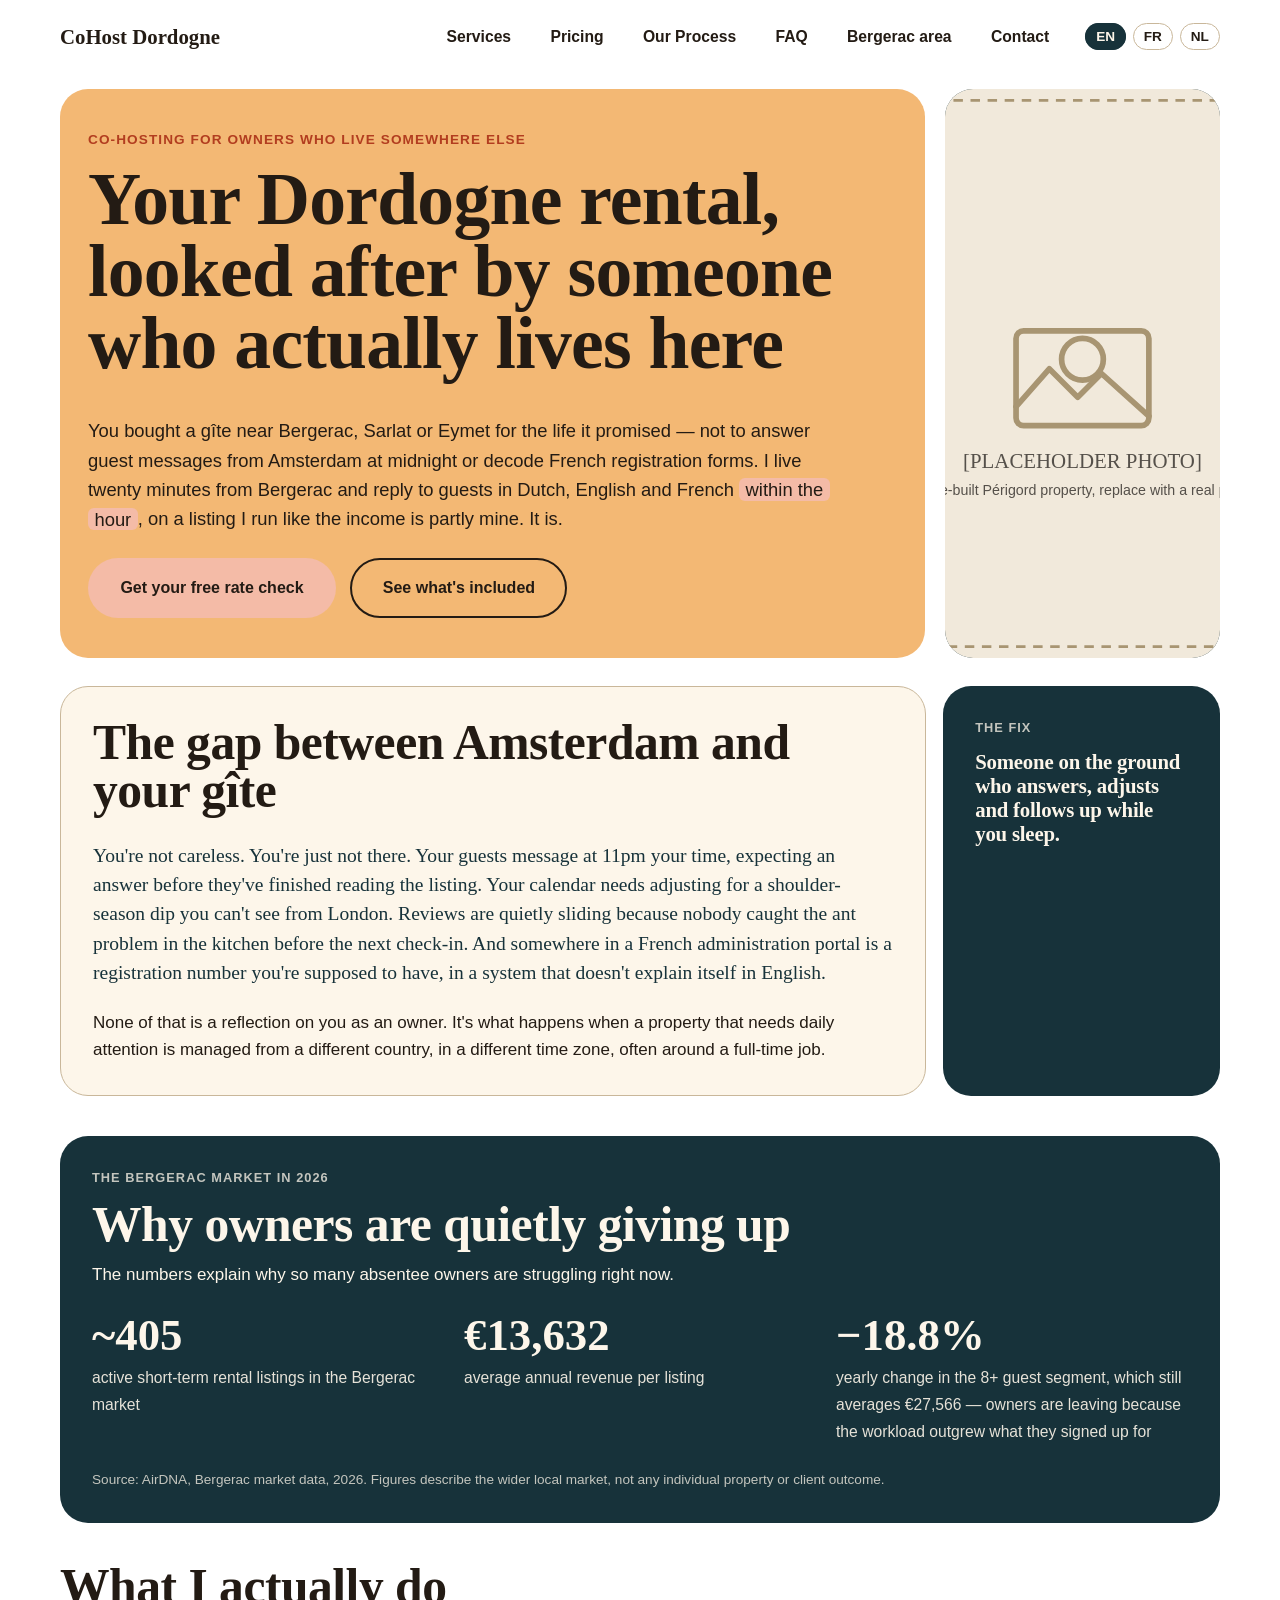
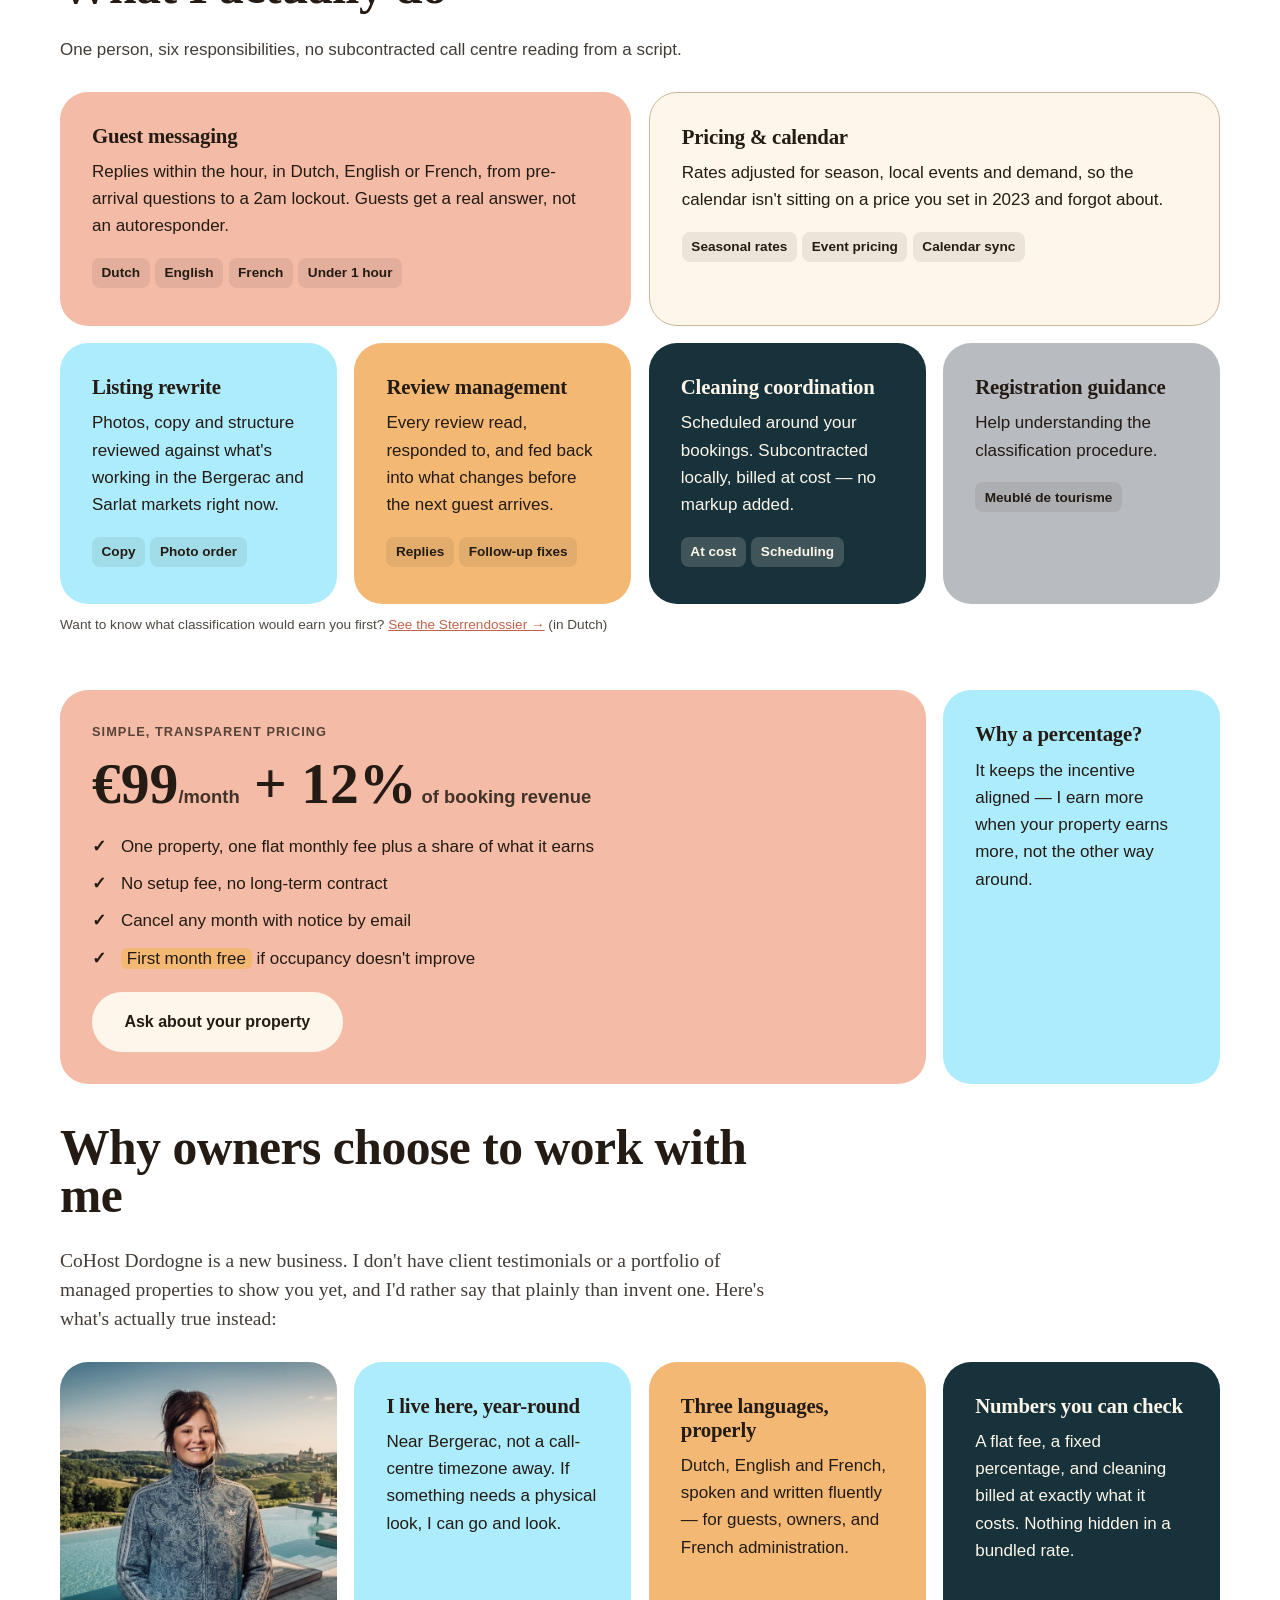
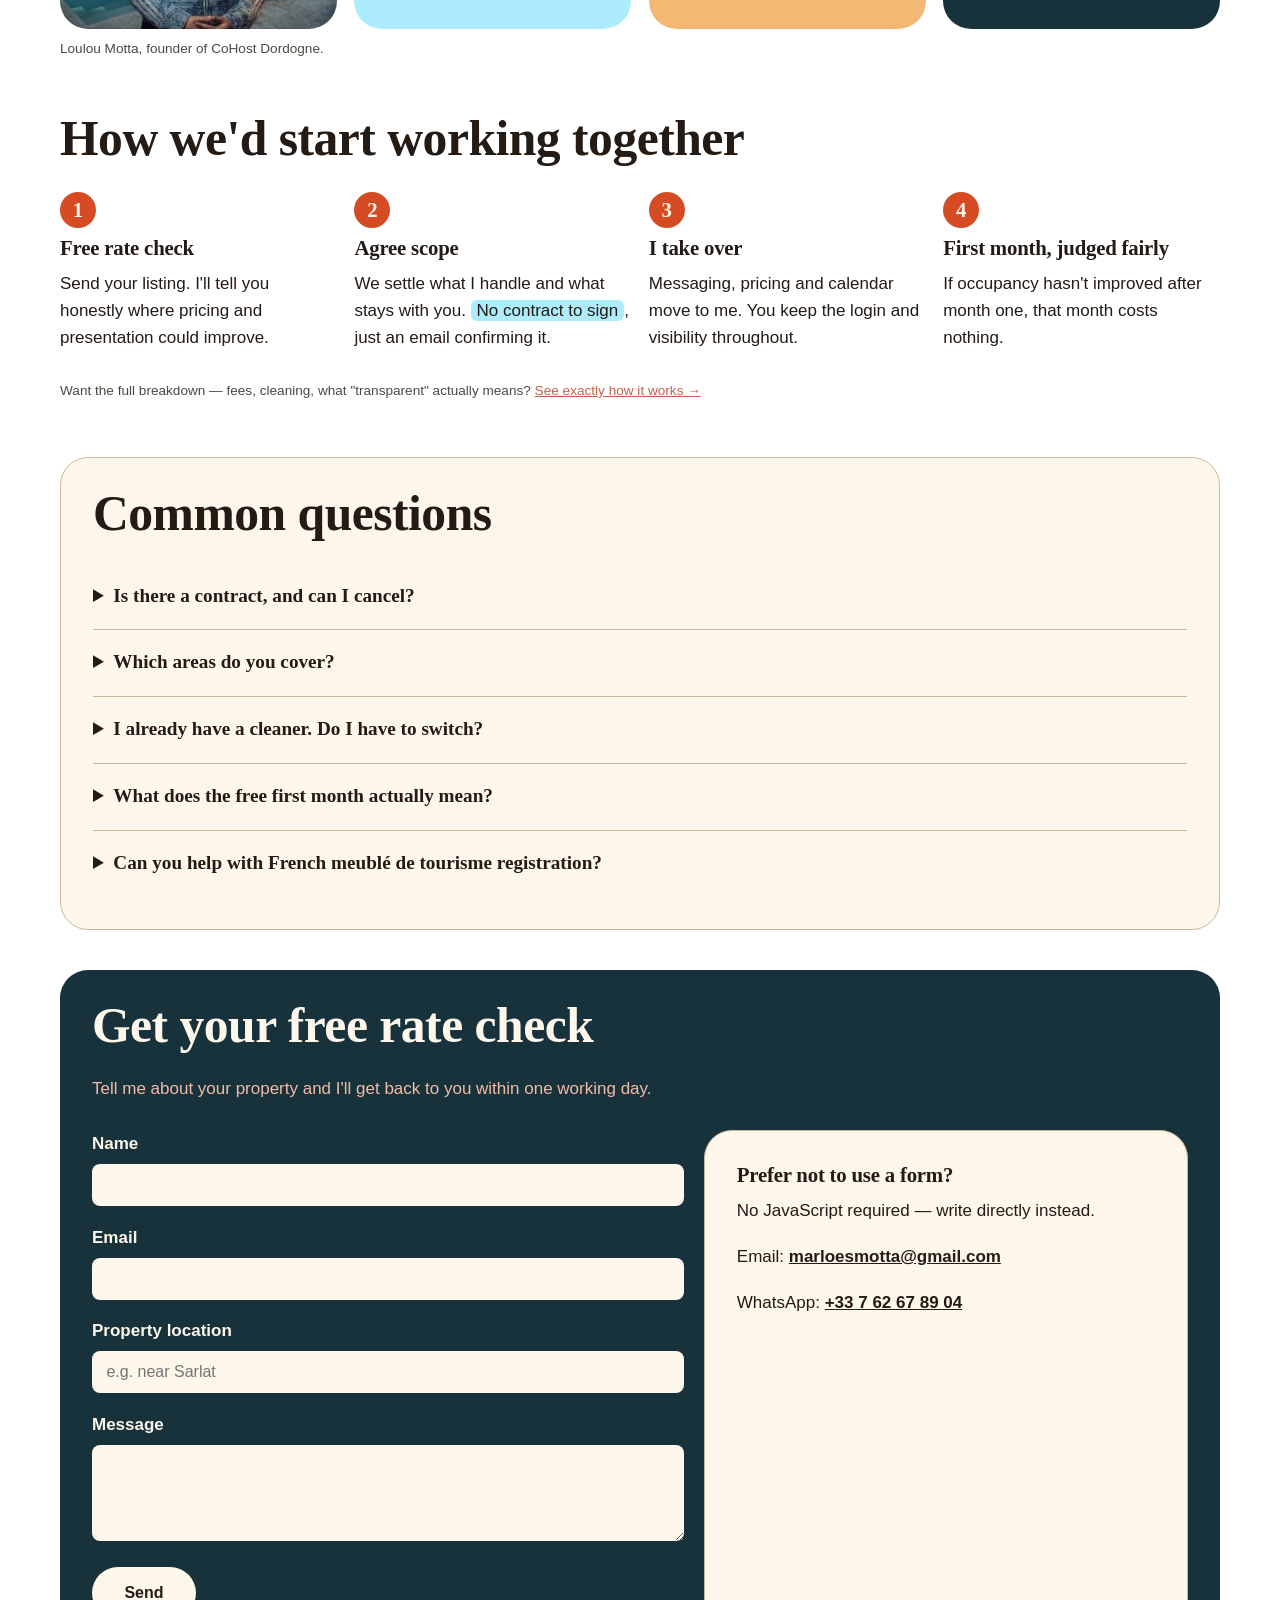
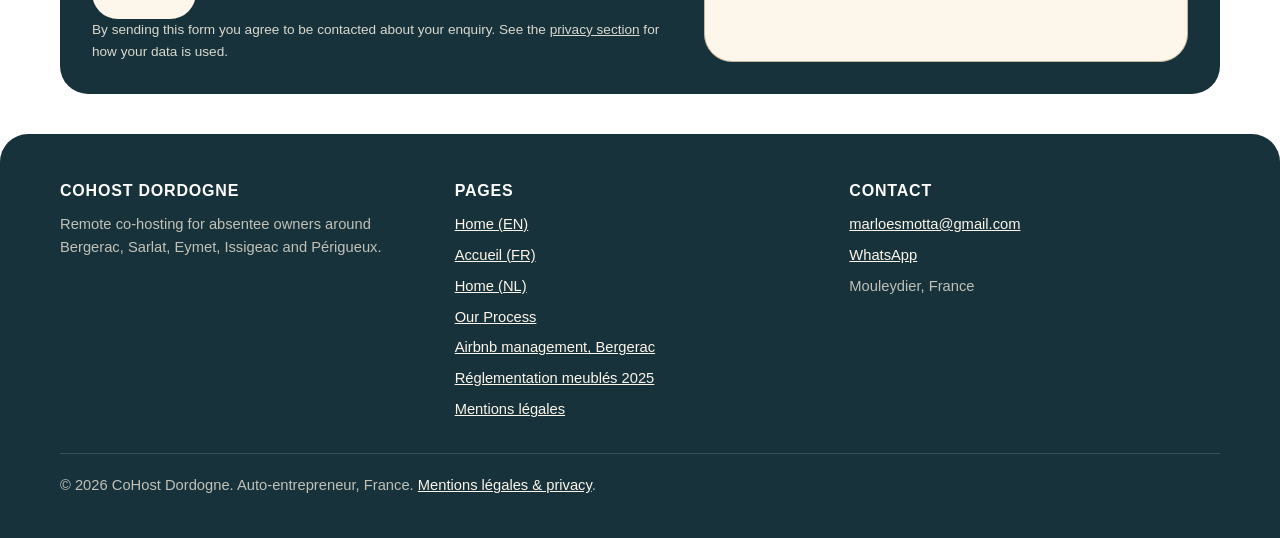
==== index.html @ 7faa87dd "Add /our-process/ page: transparent process and fee breakdown New ~800-word English page walking thr" ====
<!DOCTYPE html>
<html lang="en">
<head>
<meta charset="UTF-8">
<meta name="viewport" content="width=device-width, initial-scale=1">
<title>CoHost Dordogne – Co-Hosting for Absentee Owners</title>
<meta name="description" content="Local, trilingual co-host management for Dordogne holiday homes. Fast guest replies, transparent pricing, no contract. First month free.">
<link rel="canonical" href="https://cohostdordogne.com/">

<link rel="alternate" hreflang="en" href="https://cohostdordogne.com/">
<link rel="alternate" hreflang="fr" href="https://cohostdordogne.com/fr/">
<link rel="alternate" hreflang="nl" href="https://cohostdordogne.com/nl/">
<link rel="alternate" hreflang="x-default" href="https://cohostdordogne.com/">

<meta property="og:type" content="website">
<meta property="og:title" content="CoHost Dordogne – Co-Hosting for Absentee Owners">
<meta property="og:description" content="Local, trilingual co-host management for Dordogne holiday homes. Fast guest replies, transparent pricing, no contract.">
<meta property="og:url" content="https://cohostdordogne.com/">
<meta property="og:locale" content="en_GB">
<meta property="og:locale:alternate" content="fr_FR">
<meta property="og:locale:alternate" content="nl_NL">
<meta property="og:image" content="https://cohostdordogne.com/assets/images/placeholder-hero.svg">

<meta name="twitter:card" content="summary_large_image">
<meta name="twitter:title" content="CoHost Dordogne – Co-Hosting for Absentee Owners">
<meta name="twitter:description" content="Local, trilingual co-host management for Dordogne holiday homes. Fast guest replies, transparent pricing, no contract.">
<meta name="twitter:image" content="https://cohostdordogne.com/assets/images/placeholder-hero.svg">

<link rel="icon" href="/favicon.svg" type="image/svg+xml">
<link rel="stylesheet" href="/css/style.css">

<style>
  /* Critical, above-the-fold CSS */
  body{margin:0;font-family:-apple-system,BlinkMacSystemFont,"Segoe UI",Roboto,Helvetica,Arial,sans-serif;color:#231b14;background:#ffffff}
  .header-inner{display:flex;align-items:center;justify-content:space-between;padding:1.25rem 1.25rem 0.75rem;max-width:1200px;margin:0 auto}
  .logo{font-family:Georgia,serif;font-weight:700;font-size:1.3rem;color:#231b14;text-decoration:none}
  .hero-main{border-radius:28px;background:#f3b874;padding:2.5rem 1.75rem}
  h1{font-family:Georgia,serif;font-weight:700;color:#231b14;line-height:0.98;font-size:clamp(2.4rem,7vw,4.6rem);margin:0 0 0.5em}
</style>

<script type="application/ld+json">
{
  "@context": "https://schema.org",
  "@type": "LocalBusiness",
  "name": "CoHost Dordogne",
  "description": "Remote co-hosting management for absentee owners of holiday homes around Bergerac, Sarlat, Eymet, Issigeac and Périgueux.",
  "image": "https://cohostdordogne.com/assets/images/founder.jpg",
  "url": "https://cohostdordogne.com/",
  "telephone": "+33 7 62 67 89 04",
  "email": "marloesmotta@gmail.com",
  "priceRange": "€€",
  "address": {
    "@type": "PostalAddress",
    "streetAddress": "5 Route du Château d'Eau",
    "addressLocality": "Mouleydier",
    "postalCode": "24520",
    "addressRegion": "Dordogne",
    "addressCountry": "FR"
  },
  "areaServed": ["Bergerac", "Sarlat-la-Canéda", "Eymet", "Issigeac", "Périgueux"],
  "sameAs": []
}
</script>

<script type="application/ld+json">
{
  "@context": "https://schema.org",
  "@type": "FAQPage",
  "mainEntity": [
    {
      "@type": "Question",
      "name": "Is there a contract, and can I cancel?",
      "acceptedAnswer": {
        "@type": "Answer",
        "text": "No contract. It's a month-to-month arrangement — you can cancel with a month's notice by email, no penalty and no small print."
      }
    },
    {
      "@type": "Question",
      "name": "Which areas do you cover?",
      "acceptedAnswer": {
        "@type": "Answer",
        "text": "Properties around Bergerac, Sarlat, Eymet, Issigeac, Périgueux and the villages between them. If you're further out, ask — I may still be able to help."
      }
    },
    {
      "@type": "Question",
      "name": "I already have a cleaner. Do I have to switch?",
      "acceptedAnswer": {
        "@type": "Answer",
        "text": "No. I'm glad to coordinate your existing cleaner's schedule around bookings. If you'd rather I arrange cleaning, it's subcontracted locally and billed to you at cost, with no markup."
      }
    },
    {
      "@type": "Question",
      "name": "What does the free first month actually mean?",
      "acceptedAnswer": {
        "@type": "Answer",
        "text": "If your occupancy hasn't improved after one full month under my management, compared with the same month the year before, that month's €99 fee is waived. No argument, no admin."
      }
    },
    {
      "@type": "Question",
      "name": "Can you help with French meublé de tourisme registration?",
      "acceptedAnswer": {
        "@type": "Answer",
        "text": "I can guide you through what the registration involves and point you to the right local office, in plain English or Dutch. I'm not a lawyer or accountant, so for formal tax or legal advice I'll point you to someone qualified."
      }
    }
  ]
}
</script>
</head>
<body>
<a class="skip-link" href="#main">Skip to content</a>

<header class="site-header">
  <div class="header-inner">
    <a class="logo" href="/">CoHost Dordogne</a>
    <nav class="main-nav" aria-label="Main navigation">
      <ul class="nav-links">
        <li><a href="/#services">Services</a></li>
        <li><a href="/#pricing">Pricing</a></li>
        <li><a href="/our-process/">Our Process</a></li>
        <li><a href="/#faq">FAQ</a></li>
        <li><a href="/airbnb-management-bergerac/">Bergerac area</a></li>
        <li><a href="/#contact">Contact</a></li>
      </ul>
      <ul class="lang-switch" aria-label="Language">
        <li><a href="/" aria-current="true" lang="en" hreflang="en">EN</a></li>
        <li><a href="/fr/" lang="fr" hreflang="fr">FR</a></li>
        <li><a href="/nl/" lang="nl" hreflang="nl">NL</a></li>
      </ul>
      <details class="nav-toggle">
        <summary aria-label="Open menu">
          <span class="icon-closed dots-icon" aria-hidden="true">
            <span></span><span></span><span></span>
            <span></span><span></span><span></span>
            <span></span><span></span><span></span>
          </span>
          <span class="icon-open" aria-hidden="true">✕</span>
        </summary>
        <div class="nav-overlay">
          <ul class="overlay-links">
            <li><a href="/#services">Services</a></li>
            <li><a href="/#pricing">Pricing</a></li>
            <li><a href="/our-process/">Our Process</a></li>
            <li><a href="/#faq">FAQ</a></li>
            <li><a href="/airbnb-management-bergerac/">Bergerac area</a></li>
            <li><a href="/reglementation-meubles-tourisme-2025/">Registration guide</a></li>
            <li><a href="/#contact">Contact</a></li>
          </ul>
          <ul class="lang-switch" aria-label="Language">
            <li><a href="/" aria-current="true" lang="en" hreflang="en">EN</a></li>
            <li><a href="/fr/" lang="fr" hreflang="fr">FR</a></li>
            <li><a href="/nl/" lang="nl" hreflang="nl">NL</a></li>
          </ul>
        </div>
      </details>
    </nav>
  </div>
</header>

<main id="main">

  <section class="hero">
    <div class="container">
      <div class="hero-inner">
        <div class="hero-main">
          <p class="hero-eyebrow">Co-hosting for owners who live somewhere else</p>
          <h1>Your Dordogne rental, looked after by someone who actually lives here</h1>
          <p class="hero-lede">You bought a gîte near Bergerac, Sarlat or Eymet for the life it promised — not to answer guest messages from Amsterdam at midnight or decode French registration forms. I live twenty minutes from Bergerac and reply to guests in Dutch, English and French <span class="hl">within the hour</span>, on a listing I run like the income is partly mine. It is.</p>
          <div class="hero-ctas">
            <a class="btn btn-primary" href="#contact">Get your free rate check</a>
            <a class="btn btn-secondary" href="#services">See what's included</a>
          </div>
        </div>
        <figure class="figure-placeholder hero-figure">
          <img src="/assets/images/placeholder-hero.svg" alt="[PLACEHOLDER PHOTO] Stone-built Périgord property with pool, to be replaced with a real photo of a managed home" loading="lazy" width="800" height="600">
        </figure>
      </div>
    </div>
  </section>

  <section class="section">
    <div class="container">
      <div class="bento">
        <div class="block block-cream span-3">
          <h2>The gap between Amsterdam and your gîte</h2>
          <p class="accent-copy accent-copy--teal">You're not careless. You're just not there. Your guests message at 11pm your time, expecting an answer before they've finished reading the listing. Your calendar needs adjusting for a shoulder-season dip you can't see from London. Reviews are quietly sliding because nobody caught the ant problem in the kitchen before the next check-in. And somewhere in a French administration portal is a registration number you're supposed to have, in a system that doesn't explain itself in English.</p>
          <p>None of that is a reflection on you as an owner. It's what happens when a property that needs daily attention is managed from a different country, in a different time zone, often around a full-time job.</p>
        </div>
        <div class="block block-dark span-1">
          <p class="block-eyebrow">The fix</p>
          <h3>Someone on the ground who answers, adjusts and follows up while you sleep.</h3>
        </div>
      </div>
    </div>
  </section>

  <section class="section">
    <div class="container">
      <div class="bento">
        <div class="block block-dark span-4">
          <p class="block-eyebrow">The Bergerac market in 2026</p>
          <h2 style="margin-bottom:0.75rem;">Why owners are quietly giving up</h2>
          <p style="max-width:42em;">The numbers explain why so many absentee owners are struggling right now.</p>
          <div class="stat-block" style="margin-top:1.5rem;">
            <div>
              <span class="stat-number">~405</span>
              <span class="stat-label">active short-term rental listings in the Bergerac market</span>
            </div>
            <div>
              <span class="stat-number">€13,632</span>
              <span class="stat-label">average annual revenue per listing</span>
            </div>
            <div>
              <span class="stat-number">−18.8%</span>
              <span class="stat-label">yearly change in the 8+ guest segment, which still averages €27,566 — owners are leaving because the workload outgrew what they signed up for</span>
            </div>
          </div>
          <p class="stat-source">Source: AirDNA, Bergerac market data, 2026. Figures describe the wider local market, not any individual property or client outcome.</p>
        </div>
      </div>
    </div>
  </section>

  <section id="services" class="section">
    <div class="container">
      <div class="section-intro">
        <h2>What I actually do</h2>
        <p>One person, six responsibilities, no subcontracted call centre reading from a script.</p>
      </div>
      <div class="bento">
        <div class="block block-coral span-2">
          <h3>Guest messaging</h3>
          <p>Replies within the hour, in Dutch, English or French, from pre-arrival questions to a 2am lockout. Guests get a real answer, not an autoresponder.</p>
          <div class="tag-list">
            <span class="tag-pill">Dutch</span><span class="tag-pill">English</span><span class="tag-pill">French</span><span class="tag-pill">Under 1 hour</span>
          </div>
        </div>
        <div class="block block-cream span-2">
          <h3>Pricing &amp; calendar</h3>
          <p>Rates adjusted for season, local events and demand, so the calendar isn't sitting on a price you set in 2023 and forgot about.</p>
          <div class="tag-list">
            <span class="tag-pill">Seasonal rates</span><span class="tag-pill">Event pricing</span><span class="tag-pill">Calendar sync</span>
          </div>
        </div>
        <div class="block block-sky span-1">
          <h3>Listing rewrite</h3>
          <p>Photos, copy and structure reviewed against what's working in the Bergerac and Sarlat markets right now.</p>
          <div class="tag-list">
            <span class="tag-pill">Copy</span><span class="tag-pill">Photo order</span>
          </div>
        </div>
        <div class="block block-apricot span-1">
          <h3>Review management</h3>
          <p>Every review read, responded to, and fed back into what changes before the next guest arrives.</p>
          <div class="tag-list">
            <span class="tag-pill">Replies</span><span class="tag-pill">Follow-up fixes</span>
          </div>
        </div>
        <div class="block block-dark span-1">
          <h3>Cleaning coordination</h3>
          <p>Scheduled around your bookings. Subcontracted locally, billed at cost — no markup added.</p>
          <div class="tag-list">
            <span class="tag-pill">At cost</span><span class="tag-pill">Scheduling</span>
          </div>
        </div>
        <div class="block block-mist span-1">
          <h3>Registration guidance</h3>
          <p>Help understanding the classification procedure.</p>
          <div class="tag-list">
            <span class="tag-pill">Meublé de tourisme</span>
          </div>
        </div>
      </div>
      <p class="figure-caption">Want to know what classification would earn you first? <a href="/sterrendossier/" lang="nl" hreflang="nl">See the Sterrendossier →</a> (in Dutch)</p>
    </div>
  </section>

  <section id="pricing" class="section">
    <div class="container">
      <div class="bento">
        <div class="block block-coral span-3">
          <p class="block-eyebrow">Simple, transparent pricing</p>
          <p class="price-figure">€99<span>/month</span> + 12%<span> of booking revenue</span></p>
          <ul class="pricing-list">
            <li>One property, one flat monthly fee plus a share of what it earns</li>
            <li>No setup fee, no long-term contract</li>
            <li>Cancel any month with notice by email</li>
            <li><span class="hl hl-apricot">First month free</span> if occupancy doesn't improve</li>
          </ul>
          <a class="btn btn-on-dark" href="#contact">Ask about your property</a>
        </div>
        <div class="block block-sky span-1">
          <h3>Why a percentage?</h3>
          <p>It keeps the incentive aligned — I earn more when your property earns more, not the other way around.</p>
        </div>
      </div>
    </div>
  </section>

  <section class="section">
    <div class="container">
      <div class="section-intro">
        <h2>Why owners choose to work with me</h2>
        <p class="accent-copy accent-copy--coral">CoHost Dordogne is a new business. I don't have client testimonials or a portfolio of managed properties to show you yet, and I'd rather say that plainly than invent one. Here's what's actually true instead:</p>
      </div>
      <div class="bento">
        <figure class="figure-placeholder block block-flush block-mist span-1">
          <img src="/assets/images/founder.jpg" alt="Loulou Motta, founder of CoHost Dordogne, standing by a pool overlooking the Dordogne valley" loading="lazy" width="658" height="635">
        </figure>
        <div class="block block-sky span-1">
          <h3>I live here, year-round</h3>
          <p>Near Bergerac, not a call-centre timezone away. If something needs a physical look, I can go and look.</p>
        </div>
        <div class="block block-apricot span-1">
          <h3>Three languages, properly</h3>
          <p>Dutch, English and French, spoken and written fluently — for guests, owners, and French administration.</p>
        </div>
        <div class="block block-dark span-1">
          <h3>Numbers you can check</h3>
          <p>A flat fee, a fixed percentage, and cleaning billed at exactly what it costs. Nothing hidden in a bundled rate.</p>
        </div>
      </div>
      <p class="figure-caption">Loulou Motta, founder of CoHost Dordogne.</p>
    </div>
  </section>

  <section class="section">
    <div class="container">
      <div class="section-intro">
        <h2>How we'd start working together</h2>
      </div>
      <ol class="steps">
        <li><h3>Free rate check</h3><p>Send your listing. I'll tell you honestly where pricing and presentation could improve.</p></li>
        <li><h3>Agree scope</h3><p>We settle what I handle and what stays with you. <span class="hl hl-sky">No contract to sign</span>, just an email confirming it.</p></li>
        <li><h3>I take over</h3><p>Messaging, pricing and calendar move to me. You keep the login and visibility throughout.</p></li>
        <li><h3>First month, judged fairly</h3><p>If occupancy hasn't improved after month one, that month costs nothing.</p></li>
      </ol>
      <p class="figure-caption">Want the full breakdown — fees, cleaning, what "transparent" actually means? <a href="/our-process/">See exactly how it works →</a></p>
    </div>
  </section>

  <section id="faq" class="section">
    <div class="container">
      <div class="block block-cream">
        <div class="section-intro" style="margin-bottom:1rem;">
          <h2>Common questions</h2>
        </div>
        <div>
          <details class="faq-item">
            <summary>Is there a contract, and can I cancel?</summary>
            <p>No contract. It's month-to-month — cancel with a month's notice by email, no penalty and no small print.</p>
          </details>
          <details class="faq-item">
            <summary>Which areas do you cover?</summary>
            <p>Properties around Bergerac, Sarlat, Eymet, Issigeac, Périgueux and the villages between them. Further out? Ask anyway.</p>
          </details>
          <details class="faq-item">
            <summary>I already have a cleaner. Do I have to switch?</summary>
            <p>No. I'll happily coordinate your existing cleaner's schedule around bookings. If you'd rather I arrange it, cleaning is subcontracted locally and billed to you at cost, with no markup.</p>
          </details>
          <details class="faq-item">
            <summary>What does the free first month actually mean?</summary>
            <p>If occupancy hasn't improved after one full month under my management, compared with the same month the year before, that month's €99 fee is <span class="hl">waived</span>. No argument, no admin.</p>
          </details>
          <details class="faq-item">
            <summary>Can you help with French meublé de tourisme registration?</summary>
            <p>I can guide you through what the registration involves and point you to the right local office, in plain English or Dutch. I'm not a lawyer or accountant — for formal tax or legal advice I'll point you to someone qualified. See the <a href="/reglementation-meubles-tourisme-2025/">registration guide</a> for the details.</p>
          </details>
        </div>
      </div>
    </div>
  </section>

  <section id="contact" class="section">
    <div class="container">
      <div class="bento">
        <div class="block block-dark span-4">
          <div class="section-intro">
            <h2>Get your free rate check</h2>
            <p>Tell me about your property and I'll get back to you within one working day.</p>
          </div>
          <div class="contact-grid">
            <!--
              FORM ENDPOINT: change the single "action" value below to point this
              form at any form backend (Formspree, Basin, Getform, your own
              script, etc). Documented in README.md under "Swapping the contact
              form endpoint".
            -->
            <form class="contact-form" action="[PLACEHOLDER: FORM ENDPOINT URL]" method="POST">
              <div class="form-field">
                <label for="name">Name</label>
                <input type="text" id="name" name="name" required autocomplete="name">
              </div>
              <div class="form-field">
                <label for="email">Email</label>
                <input type="email" id="email" name="email" required autocomplete="email">
              </div>
              <div class="form-field">
                <label for="location">Property location</label>
                <input type="text" id="location" name="location" placeholder="e.g. near Sarlat">
              </div>
              <div class="form-field">
                <label for="message">Message</label>
                <textarea id="message" name="message" rows="4" required></textarea>
              </div>
              <button class="btn btn-on-dark" type="submit">Send</button>
              <p class="form-note">By sending this form you agree to be contacted about your enquiry. See the <a href="/mentions-legales/">privacy section</a> for how your data is used.</p>
            </form>
            <div class="block block-cream fallback-contact">
              <h3>Prefer not to use a form?</h3>
              <p>No JavaScript required — write directly instead.</p>
              <p>Email: <a href="mailto:marloesmotta@gmail.com">marloesmotta@gmail.com</a></p>
              <p>WhatsApp: <a href="https://wa.me/33762678904">+33 7 62 67 89 04</a></p>
            </div>
          </div>
        </div>
      </div>
    </div>
  </section>

</main>

<footer class="site-footer">
  <div class="container">
    <div class="footer-grid">
      <div>
        <h3>CoHost Dordogne</h3>
        <p>Remote co-hosting for absentee owners around Bergerac, Sarlat, Eymet, Issigeac and Périgueux.</p>
      </div>
      <div>
        <h3>Pages</h3>
        <ul>
          <li><a href="/">Home (EN)</a></li>
          <li><a href="/fr/">Accueil (FR)</a></li>
          <li><a href="/nl/">Home (NL)</a></li>
          <li><a href="/our-process/">Our Process</a></li>
          <li><a href="/airbnb-management-bergerac/">Airbnb management, Bergerac</a></li>
          <li><a href="/reglementation-meubles-tourisme-2025/">Réglementation meublés 2025</a></li>
          <li><a href="/mentions-legales/">Mentions légales</a></li>
        </ul>
      </div>
      <div>
        <h3>Contact</h3>
        <ul>
          <li><a href="mailto:marloesmotta@gmail.com">marloesmotta@gmail.com</a></li>
          <li><a href="https://wa.me/33762678904">WhatsApp</a></li>
          <li>Mouleydier, France</li>
        </ul>
      </div>
    </div>
    <div class="footer-bottom">
      <p>© 2026 CoHost Dordogne. Auto-entrepreneur, France. <a href="/mentions-legales/">Mentions légales &amp; privacy</a>.</p>
    </div>
  </div>
</footer>

</body>
</html>
---- css/style.css ----
/* CoHost Dordogne — shared stylesheet. No build step: plain CSS, mobile-first.
   Palette: soft cream, dusty coral/salmon, warm apricot, pastel sky-blue,
   cool grey neutral, one dark teal anchor. Light group always pairs with
   ink text; the single dark group always pairs with cream text. */

:root {
  --color-cream: #fdf6ea;
  --color-mist: #b8bbc0;
  --color-stone-line: #c9b79a;
  --color-coral: #f4bba7;
  --color-coral-text: #b23d1f;
  --color-coral-solid: #d54b23;
  --color-apricot: #f3b874;
  --color-sky: #acecfc;
  --color-teal-dark: #17323a;
  --color-teal-mid: #1f4048;
  --color-ink: #231b14;
  --color-white: #ffffff;
  --color-focus: #1d5fd6;
  --font-serif: Georgia, "Iowan Old Style", "Palatino Linotype", "Book Antiqua", serif;
  --font-sans: -apple-system, BlinkMacSystemFont, "Segoe UI", Roboto, Helvetica, Arial, sans-serif;
  --max-width: 1200px;
  --radius-lg: 28px;
  --radius: 14px;
  --radius-sm: 8px;
}

* {
  box-sizing: border-box;
}

html {
  -webkit-text-size-adjust: 100%;
}

body {
  margin: 0;
  font-family: var(--font-sans);
  color: var(--color-ink);
  background: var(--color-white);
  line-height: 1.6;
  font-size: 1.0625rem;
}

img {
  max-width: 100%;
  height: auto;
  display: block;
}

h1, h2, h3 {
  font-family: var(--font-serif);
  font-weight: 700;
  color: var(--color-ink);
  line-height: 0.98;
  letter-spacing: -0.01em;
  margin: 0 0 0.5em;
}

h1 {
  font-size: clamp(2.4rem, 7vw, 4.6rem);
}

h2 {
  font-size: clamp(1.9rem, 4.6vw, 3.1rem);
  margin-top: 0;
}

h3 {
  font-size: 1.3rem;
  line-height: 1.15;
}

p {
  margin: 0 0 1.1em;
}

a {
  color: var(--color-coral-text);
}

a:hover {
  color: var(--color-coral);
}

a:focus-visible,
button:focus-visible,
input:focus-visible,
textarea:focus-visible,
summary:focus-visible {
  outline: 3px solid var(--color-focus);
  outline-offset: 2px;
}

.skip-link {
  position: absolute;
  left: -999px;
  top: 0;
  background: var(--color-white);
  color: var(--color-ink);
  padding: 0.75em 1.2em;
  z-index: 100;
  border-radius: 0 0 var(--radius-sm) 0;
}

.skip-link:focus {
  left: 0;
}

.container {
  max-width: var(--max-width);
  margin: 0 auto;
  padding: 0 1.25rem;
}

/* Header */

.site-header {
  background: var(--color-white);
}

.header-inner {
  display: flex;
  align-items: center;
  justify-content: space-between;
  padding: 1.25rem 1.25rem 0.75rem;
  max-width: var(--max-width);
  margin: 0 auto;
  gap: 0.75rem;
  flex-wrap: wrap;
}

.logo {
  font-family: var(--font-serif);
  font-weight: 700;
  font-size: 1.3rem;
  color: var(--color-ink);
  text-decoration: none;
  white-space: nowrap;
}

@media (min-width: 30rem) {
  .logo {
    font-size: 1.5rem;
  }
}

.main-nav {
  display: flex;
  align-items: center;
  gap: 1.25rem;
}

.nav-links {
  display: none;
  list-style: none;
  margin: 0;
  padding: 0;
  gap: 0.5rem;
}

.nav-links a {
  text-decoration: none;
  color: var(--color-ink);
  font-weight: 600;
  font-size: 0.98rem;
  padding: 0.5em 1em;
  border-radius: 999px;
}

.nav-links a:hover,
.nav-links a[aria-current="page"] {
  background: var(--color-mist);
  color: var(--color-ink);
}

.lang-switch {
  display: flex;
  gap: 0.4rem;
  list-style: none;
  margin: 0;
  padding: 0;
  font-size: 0.85rem;
}

.lang-switch a {
  text-decoration: none;
  padding: 0.35em 0.75em;
  border-radius: 999px;
  border: 1px solid var(--color-stone-line);
  color: var(--color-ink);
  font-weight: 700;
}

.lang-switch a[aria-current="true"] {
  background: var(--color-teal-dark);
  color: var(--color-cream);
  border-color: var(--color-teal-dark);
}

/* Nav toggle: round icon button + full overlay panel, no JS */

.nav-toggle {
  display: block;
  position: relative;
}

.nav-toggle summary {
  cursor: pointer;
  list-style: none;
  width: 3rem;
  height: 3rem;
  border-radius: 50%;
  background: var(--color-teal-dark);
  display: flex;
  align-items: center;
  justify-content: center;
  position: relative;
  z-index: 60;
}

.nav-toggle summary::-webkit-details-marker {
  display: none;
}

.dots-icon {
  width: 16px;
  height: 16px;
  display: grid;
  grid-template-columns: repeat(3, 1fr);
  gap: 2px;
}

.dots-icon span {
  background: var(--color-cream);
  border-radius: 50%;
  width: 100%;
  height: 100%;
}

.icon-open {
  display: none;
  color: var(--color-cream);
  font-size: 1.3rem;
  line-height: 1;
}

.nav-toggle[open] .icon-closed {
  display: none;
}

.nav-toggle[open] .icon-open {
  display: block;
}

.nav-overlay {
  position: fixed;
  inset: 4vh 4vw;
  z-index: 50;
  background: var(--color-teal-dark);
  border-radius: var(--radius-lg);
  padding: 5rem 2rem 2rem;
  display: flex;
  flex-direction: column;
  gap: 1rem;
  overflow-y: auto;
  box-shadow: 0 20px 60px rgba(0, 0, 0, 0.35);
}

.nav-overlay .overlay-links {
  list-style: none;
  margin: 0 0 2rem;
  padding: 0;
  display: flex;
  flex-direction: column;
  gap: 0.5rem;
}

.nav-overlay .overlay-links a {
  font-family: var(--font-sans);
  font-weight: 700;
  font-size: clamp(1.7rem, 8vw, 2.4rem);
  color: var(--color-cream);
  text-decoration: none;
  display: inline-block;
}

.nav-overlay .overlay-links a:hover {
  color: var(--color-apricot);
}

.nav-overlay .lang-switch a {
  border-color: rgba(250, 243, 231, 0.4);
  color: var(--color-cream);
}

.nav-overlay .lang-switch a[aria-current="true"] {
  background: var(--color-apricot);
  border-color: var(--color-apricot);
  color: var(--color-ink);
}

@media (min-width: 60rem) {
  .nav-toggle {
    display: none;
  }
  .nav-links {
    display: flex;
  }
}

/* Buttons */

.btn {
  display: inline-block;
  font-family: var(--font-sans);
  font-weight: 700;
  font-size: 1rem;
  padding: 0.95em 1.9em;
  border-radius: 999px;
  text-decoration: none;
  border: 2px solid transparent;
  cursor: pointer;
}

.btn-primary {
  background: var(--color-coral);
  color: var(--color-ink);
}

.btn-primary:hover {
  background: var(--color-coral-text);
  color: var(--color-cream);
}

.btn-dark {
  background: var(--color-teal-dark);
  color: var(--color-cream);
}

.btn-dark:hover {
  background: var(--color-teal-mid);
  color: var(--color-cream);
}

.btn-secondary {
  background: transparent;
  border-color: var(--color-ink);
  color: var(--color-ink);
}

.btn-secondary:hover {
  background: rgba(35, 27, 20, 0.06);
}

.btn-on-dark {
  background: var(--color-cream);
  color: var(--color-ink);
}

.btn-on-dark:hover {
  background: var(--color-apricot);
}

/* Sections */

.section {
  padding: 1.25rem 0;
}

.section-intro {
  max-width: 42em;
  margin-bottom: 1.75rem;
}

.section-intro p {
  color: var(--color-ink);
  opacity: 0.85;
}

.block-dark .section-intro p {
  color: var(--color-coral);
  opacity: 1;
}

/* Bento blocks */

.bento {
  display: grid;
  gap: 1.1rem;
  grid-template-columns: 1fr;
}

@media (min-width: 40rem) {
  .bento {
    grid-template-columns: repeat(4, 1fr);
  }
  .span-2 {
    grid-column: span 2;
  }
  .span-3 {
    grid-column: span 3;
  }
  .span-4 {
    grid-column: span 4;
  }
}

.block {
  border-radius: var(--radius-lg);
  padding: 2rem;
}

.block-flush {
  padding: 0;
  overflow: hidden;
}

/* Light group: always paired with ink text (all pass 4.5:1+ AA). */
.block-cream {
  background: var(--color-cream);
  color: var(--color-ink);
  border: 1px solid var(--color-stone-line);
}

.block-mist {
  background: var(--color-mist);
  color: var(--color-ink);
}

.block-apricot {
  background: var(--color-apricot);
  color: var(--color-ink);
}

.block-sky {
  background: var(--color-sky);
  color: var(--color-ink);
}

.block-coral {
  background: var(--color-coral);
  color: var(--color-ink);
}

/* Dark group: single dark teal anchor, always paired with cream text. */
.block-dark {
  background: var(--color-teal-dark);
  color: var(--color-cream);
}

.block-dark a:not(.btn) {
  color: inherit;
  text-decoration-underline-offset: 3px;
}

.block h2,
.block h3 {
  color: inherit;
}

.block p:last-child {
  margin-bottom: 0;
}

.block-eyebrow {
  text-transform: uppercase;
  letter-spacing: 0.08em;
  font-size: 0.8rem;
  font-weight: 700;
  opacity: 0.75;
  margin-bottom: 0.75rem;
}

/* Accent copy: serif body text in an accent color, used sparingly to break
   up the sans/ink default — a handful of passages, not every paragraph. */

.accent-copy {
  font-family: var(--font-serif);
  font-size: 1.15em;
  line-height: 1.5;
}

.accent-copy--teal {
  color: var(--color-teal-dark);
}

.accent-copy--coral {
  color: var(--color-coral-text);
}

/* Pill tags — the "highlighter" chip look, also used inline as .hl */

.tag-pill {
  display: inline-block;
  border-radius: 8px;
  padding: 0.3em 0.7em;
  font-size: 0.85rem;
  font-weight: 700;
  background: rgba(35, 27, 20, 0.08);
  color: inherit;
  margin: 0 0.4em 0.4em 0;
}

.block-dark .tag-pill {
  background: rgba(250, 243, 231, 0.18);
}

.tag-list {
  margin-top: 1rem;
}

/* Inline highlight marks — a soft "highlighter pen" over a key phrase.
   Used sparingly (a handful of times), not on every paragraph. */

.hl {
  background: var(--color-coral);
  color: var(--color-ink);
  padding: 0.05em 0.35em;
  border-radius: 6px;
  box-decoration-break: clone;
  -webkit-box-decoration-break: clone;
}

.hl-apricot {
  background: var(--color-apricot);
}

.hl-sky {
  background: var(--color-sky);
}

/* Hero */

.hero {
  padding: 1.5rem 0 0.5rem;
}

.hero-inner {
  display: grid;
  gap: 1.25rem;
  grid-template-columns: 1fr;
}

@media (min-width: 40rem) {
  .hero-inner {
    grid-template-columns: repeat(4, 1fr);
  }
}

.hero-main {
  border-radius: var(--radius-lg);
  background: var(--color-apricot);
  padding: 2.5rem 1.75rem;
}

@media (min-width: 40rem) {
  .hero-main {
    grid-column: span 3;
    padding: 3.5rem;
  }
  .hero-figure {
    grid-column: span 1;
  }
}

.hero-eyebrow {
  text-transform: uppercase;
  letter-spacing: 0.08em;
  font-size: 0.85rem;
  color: var(--color-coral-text);
  font-weight: 700;
  margin-bottom: 0.75rem;
}

.hero-lede {
  font-size: 1.15rem;
  max-width: 40em;
}

.hero-ctas {
  display: flex;
  flex-wrap: wrap;
  gap: 0.9rem;
  margin-top: 1.5rem;
}

.hero-figure {
  border-radius: var(--radius-lg);
  overflow: hidden;
  background: var(--color-teal-dark);
  display: flex;
  align-items: stretch;
}

.hero-figure img {
  width: 100%;
  height: 100%;
  object-fit: cover;
}

/* Stat block */

.stat-block {
  display: grid;
  gap: 1.25rem;
}

@media (min-width: 40rem) {
  .stat-block {
    grid-template-columns: repeat(3, 1fr);
  }
}

.stat-number {
  font-family: var(--font-serif);
  font-weight: 700;
  font-size: clamp(2.2rem, 5vw, 2.8rem);
  display: block;
  line-height: 1;
  margin-bottom: 0.4rem;
}

.stat-label {
  opacity: 0.9;
  font-size: 0.98rem;
}

.stat-source {
  font-size: 0.85rem;
  opacity: 0.75;
  margin-top: 1.5rem;
  margin-bottom: 0;
}

/* Pricing */

.price-figure {
  font-family: var(--font-serif);
  font-weight: 700;
  font-size: clamp(2.6rem, 7vw, 3.6rem);
  line-height: 1;
  margin-bottom: 1rem;
}

.price-figure span {
  font-size: 1.15rem;
  font-family: var(--font-sans);
  font-weight: 600;
  opacity: 0.85;
}

.pricing-list {
  list-style: none;
  margin: 1.25rem 0;
  padding: 0;
}

.pricing-list li {
  padding-left: 1.7em;
  position: relative;
  margin-bottom: 0.6em;
}

.pricing-list li::before {
  content: "✓";
  position: absolute;
  left: 0;
  font-weight: bold;
}

/* Figure placeholders */

.figure-placeholder {
  margin: 0;
  height: 100%;
}

.figure-placeholder img {
  width: 100%;
  height: 100%;
  min-height: 220px;
  object-fit: cover;
}

.figure-caption {
  font-size: 0.85rem;
  opacity: 0.8;
  margin-top: 0.6rem;
}

/* Steps */

.steps {
  list-style: none;
  margin: 0;
  padding: 0;
  counter-reset: step;
  display: grid;
  gap: 1.1rem;
}

@media (min-width: 40rem) {
  .steps {
    grid-template-columns: repeat(4, 1fr);
  }
}

.steps li {
  counter-increment: step;
  padding-top: 2.75rem;
  position: relative;
}

.steps li::before {
  content: counter(step);
  position: absolute;
  top: 0;
  left: 0;
  font-family: var(--font-serif);
  font-weight: 700;
  font-size: 1.3rem;
  color: var(--color-cream);
  background: var(--color-coral-solid);
  width: 2.25rem;
  height: 2.25rem;
  border-radius: 50%;
  display: flex;
  align-items: center;
  justify-content: center;
}

/* FAQ */

.faq-item {
  border-bottom: 1px solid var(--color-stone-line);
  padding: 1.1rem 0;
}

.faq-item:last-child {
  border-bottom: none;
}

.faq-item summary {
  cursor: pointer;
  font-family: var(--font-serif);
  font-weight: 700;
  font-size: 1.2rem;
  color: var(--color-ink);
}

.faq-item[open] summary {
  margin-bottom: 0.6rem;
}

/* Contact */

.contact-grid {
  display: grid;
  gap: 1.25rem;
}

@media (min-width: 50rem) {
  .contact-grid {
    grid-template-columns: 1.1fr 0.9fr;
  }
}

.form-field {
  margin-bottom: 1.1rem;
}

.form-field label {
  display: block;
  font-weight: 700;
  margin-bottom: 0.4em;
}

.form-field input,
.form-field textarea,
.form-field select {
  width: 100%;
  padding: 0.75em 0.9em;
  border: none;
  border-radius: var(--radius-sm);
  font-family: inherit;
  font-size: 1rem;
  background: var(--color-cream);
  color: var(--color-ink);
}

.form-note {
  font-size: 0.85rem;
  opacity: 0.85;
}

.fallback-contact a {
  font-weight: 700;
}

/* Footer */

.site-footer {
  background: var(--color-teal-dark);
  color: rgba(251, 242, 227, 0.75);
  padding: 3rem 0 1.5rem;
  font-size: 0.92rem;
  margin-top: 1.25rem;
  border-radius: var(--radius-lg) var(--radius-lg) 0 0;
}

.site-footer a {
  color: var(--color-cream);
}

.footer-grid {
  display: grid;
  gap: 1.5rem;
  margin-bottom: 1.5rem;
}

@media (min-width: 40rem) {
  .footer-grid {
    grid-template-columns: repeat(3, 1fr);
  }
}

.footer-grid h3 {
  color: var(--color-white);
  font-size: 1rem;
  font-family: var(--font-sans);
  text-transform: uppercase;
  letter-spacing: 0.05em;
  margin-bottom: 0.75rem;
}

.footer-grid ul {
  list-style: none;
  margin: 0;
  padding: 0;
}

.footer-grid li {
  margin-bottom: 0.5em;
}

.footer-bottom {
  border-top: 1px solid rgba(255, 255, 255, 0.15);
  padding-top: 1.25rem;
}

.visually-hidden {
  position: absolute;
  width: 1px;
  height: 1px;
  overflow: hidden;
  clip: rect(0, 0, 0, 0);
  white-space: nowrap;
}
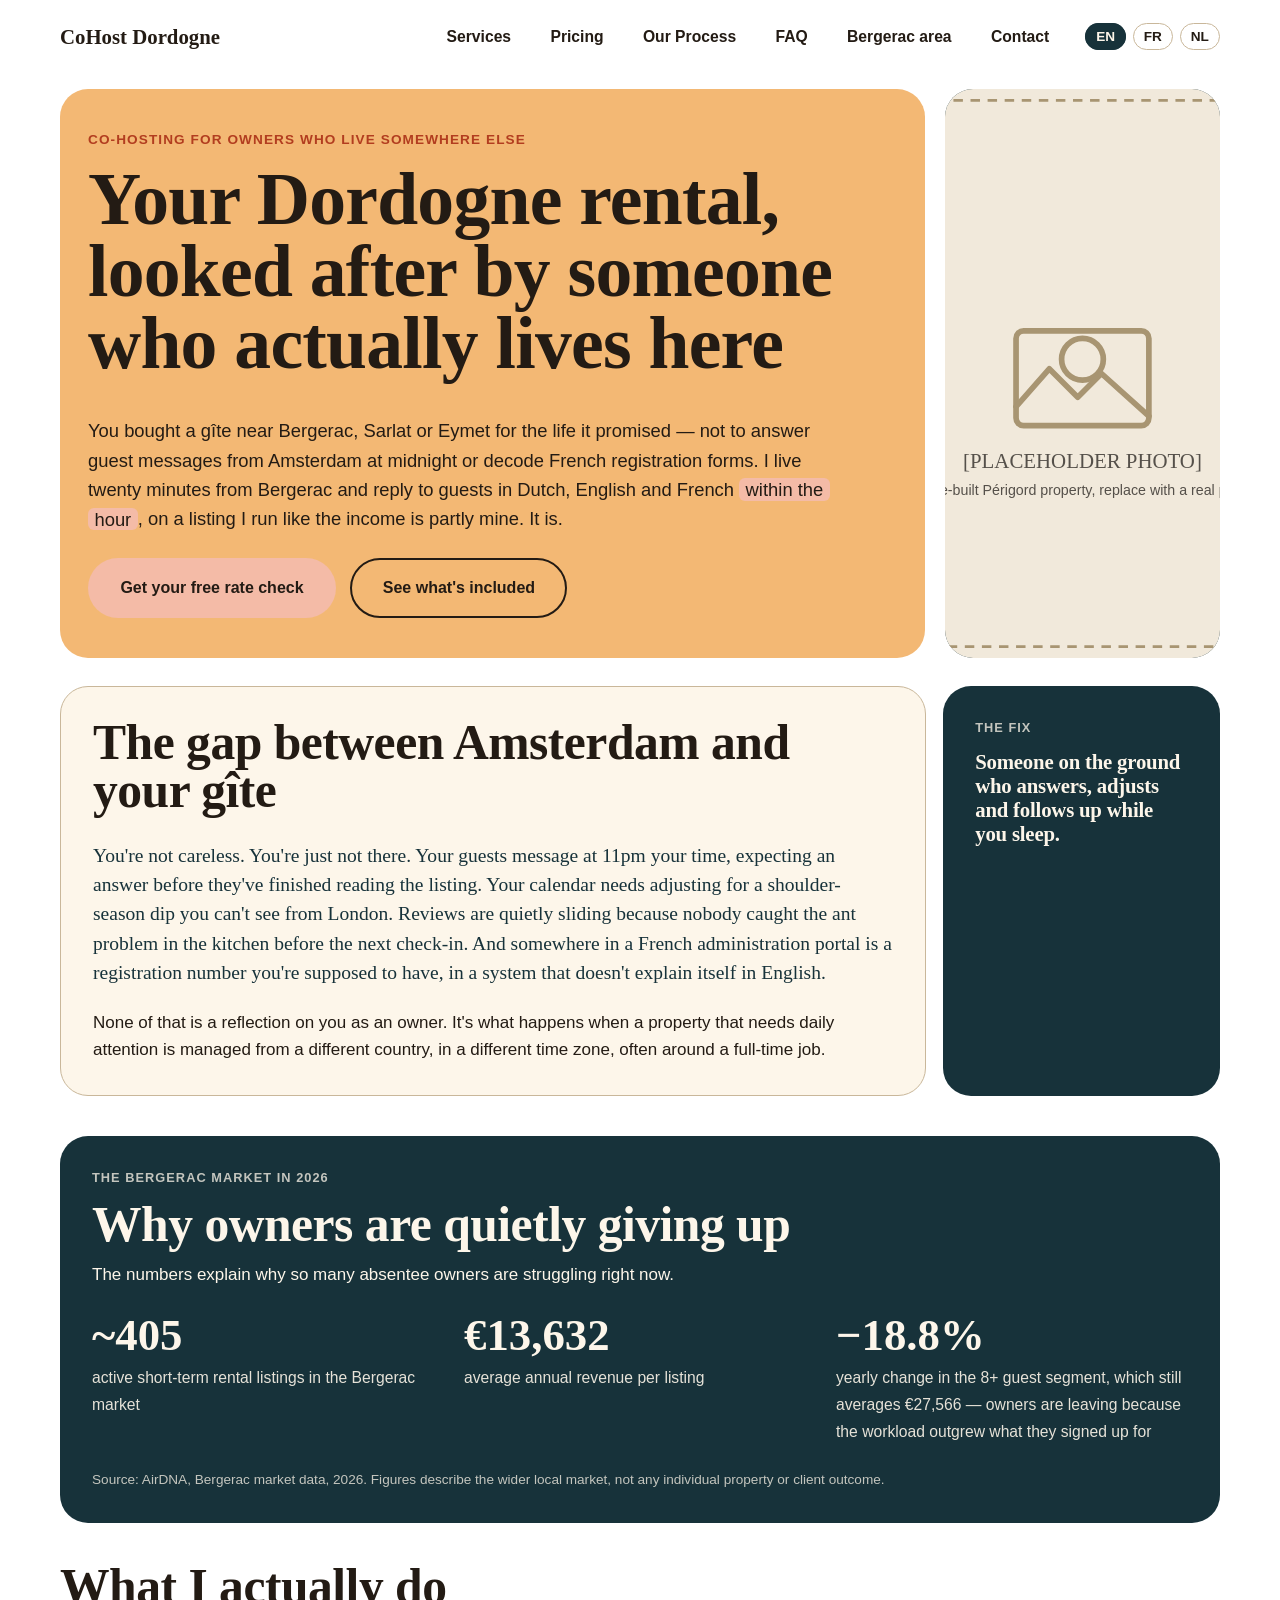
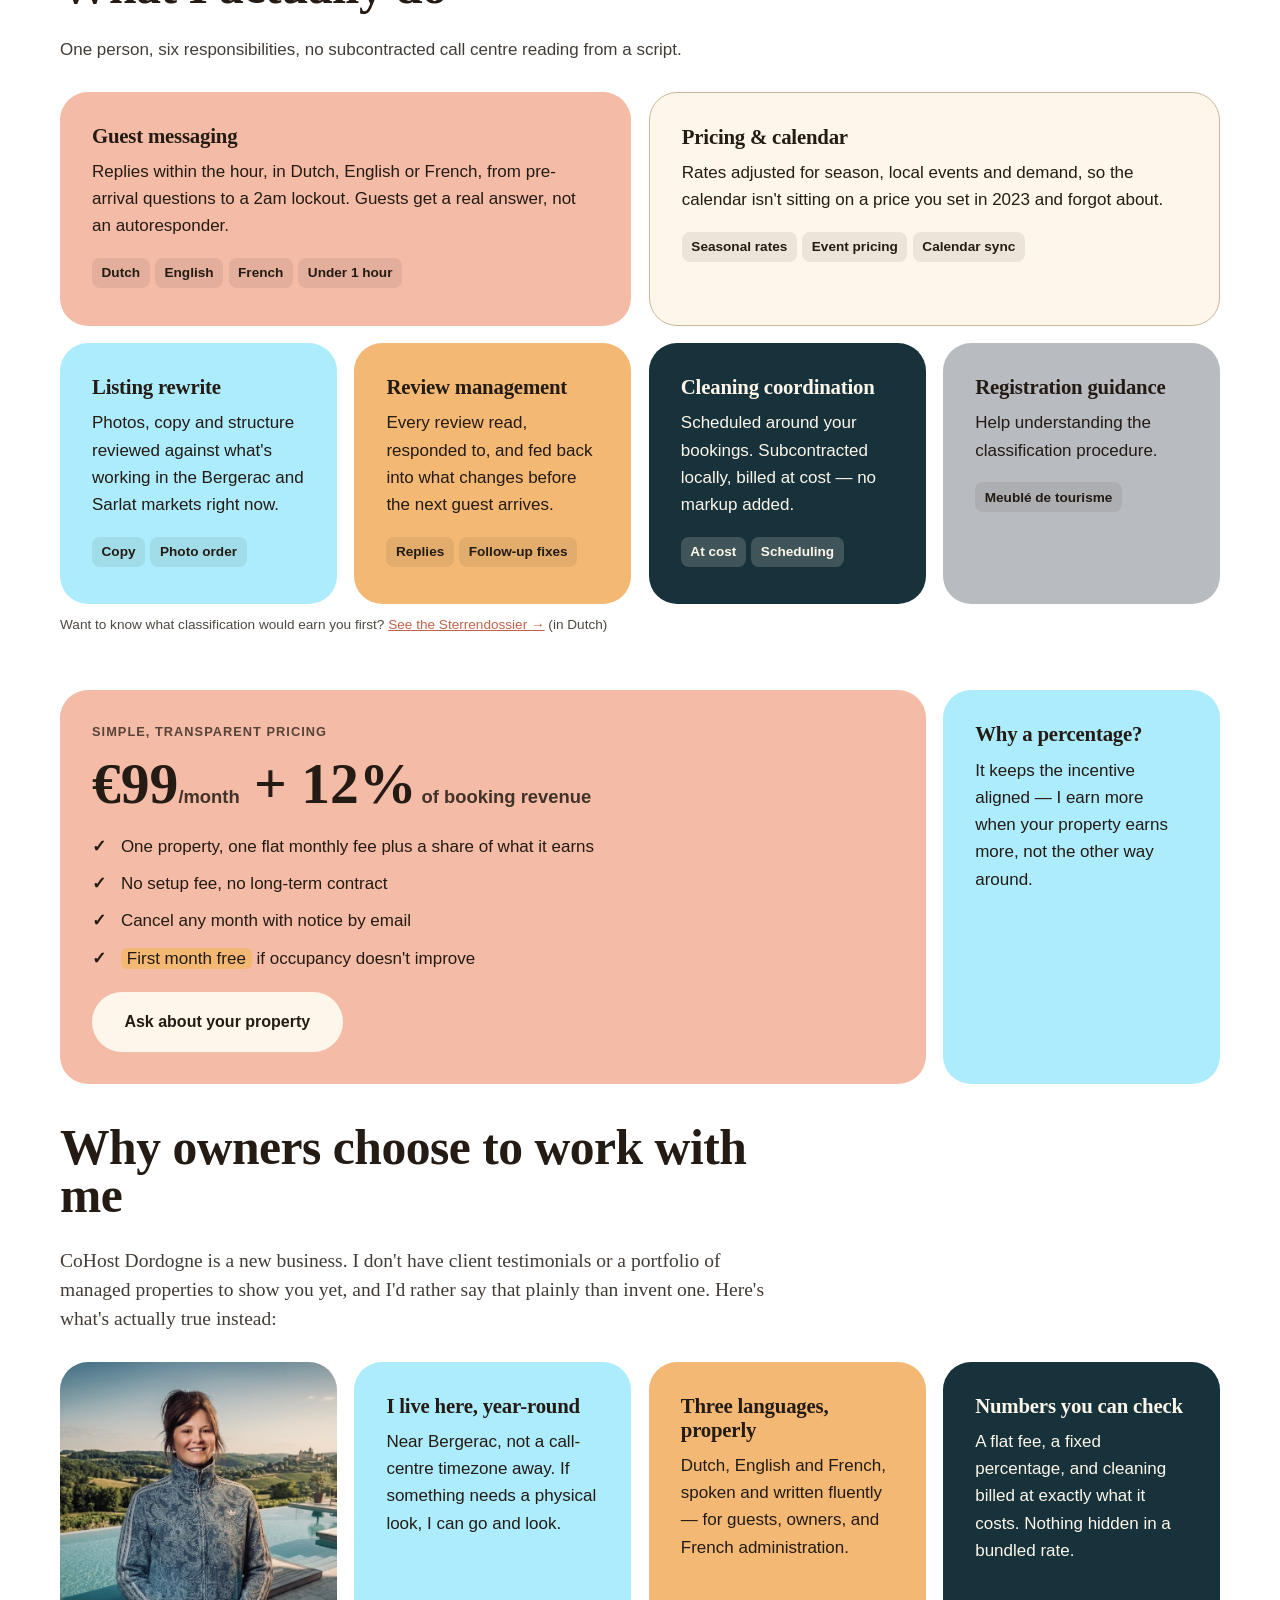
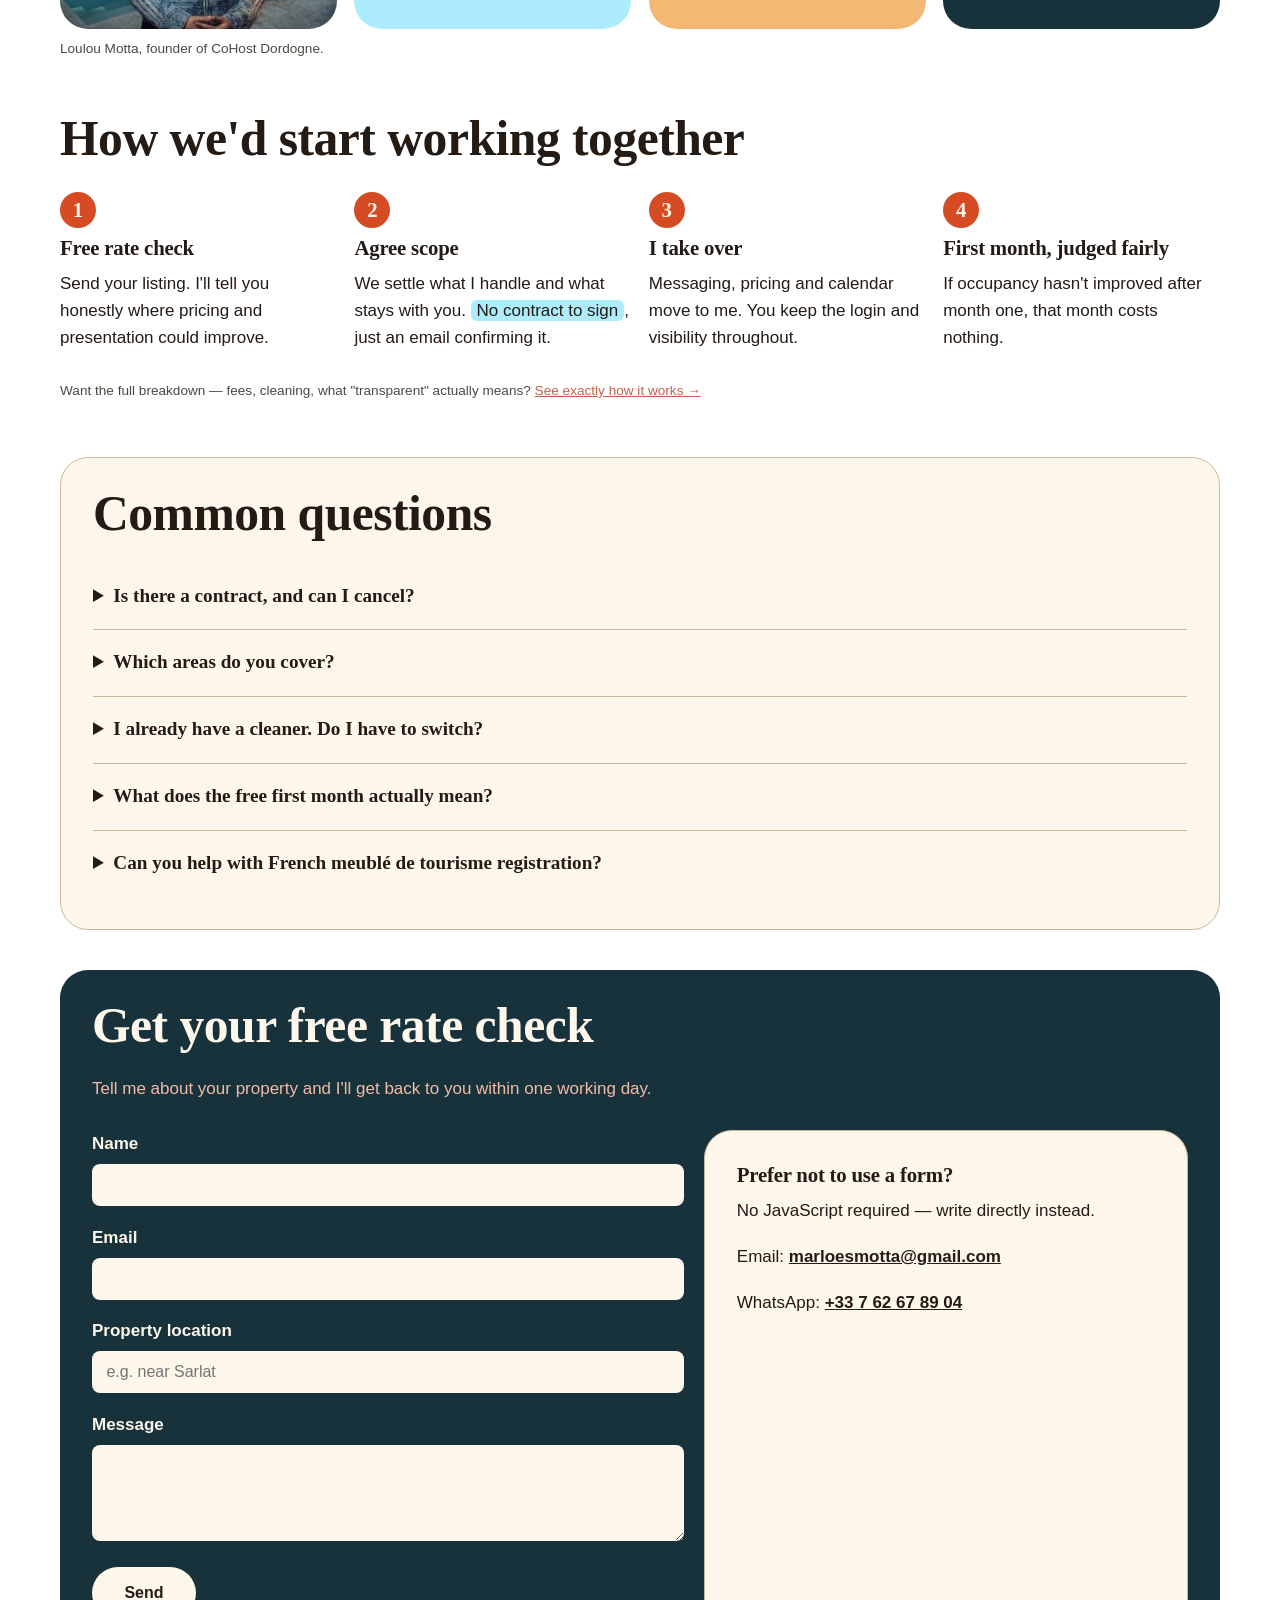
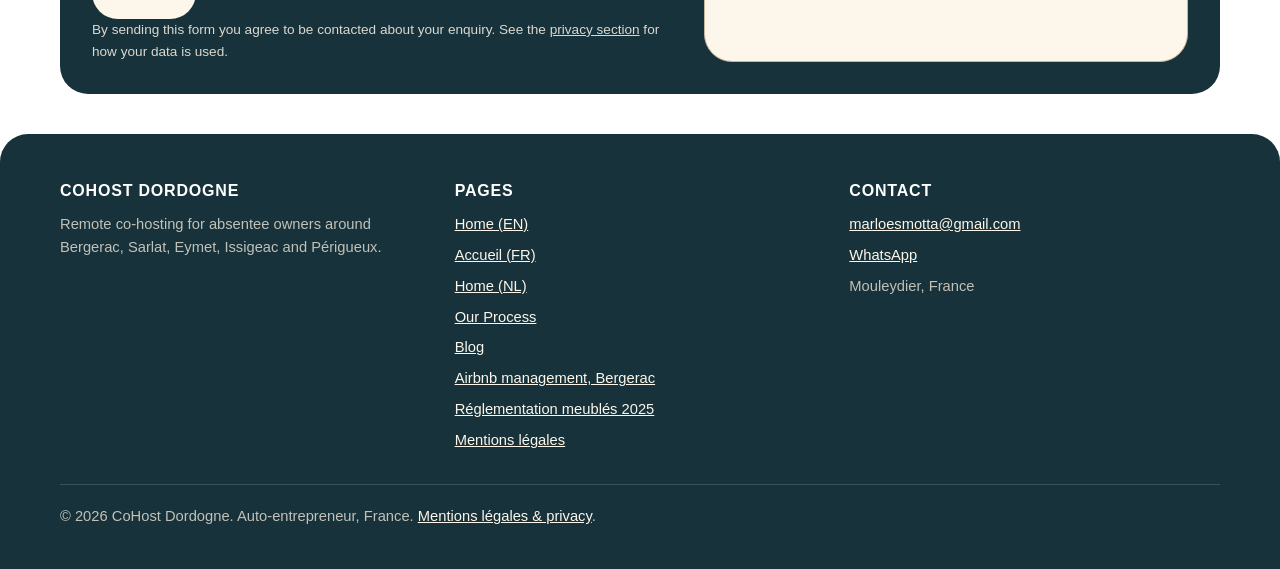
==== commit df828c62: "Add /blog/ section, launching with an Airbnb regulations & tax guide New English-language blog post " ====
--- a/index.html
+++ b/index.html
@@ -145,6 +145,7 @@
             <li><a href="/#services">Services</a></li>
             <li><a href="/#pricing">Pricing</a></li>
             <li><a href="/our-process/">Our Process</a></li>
+            <li><a href="/blog/">Blog</a></li>
             <li><a href="/#faq">FAQ</a></li>
             <li><a href="/airbnb-management-bergerac/">Bergerac area</a></li>
             <li><a href="/reglementation-meubles-tourisme-2025/">Registration guide</a></li>
@@ -438,6 +439,7 @@
           <li><a href="/fr/">Accueil (FR)</a></li>
           <li><a href="/nl/">Home (NL)</a></li>
           <li><a href="/our-process/">Our Process</a></li>
+          <li><a href="/blog/">Blog</a></li>
           <li><a href="/airbnb-management-bergerac/">Airbnb management, Bergerac</a></li>
           <li><a href="/reglementation-meubles-tourisme-2025/">Réglementation meublés 2025</a></li>
           <li><a href="/mentions-legales/">Mentions légales</a></li>
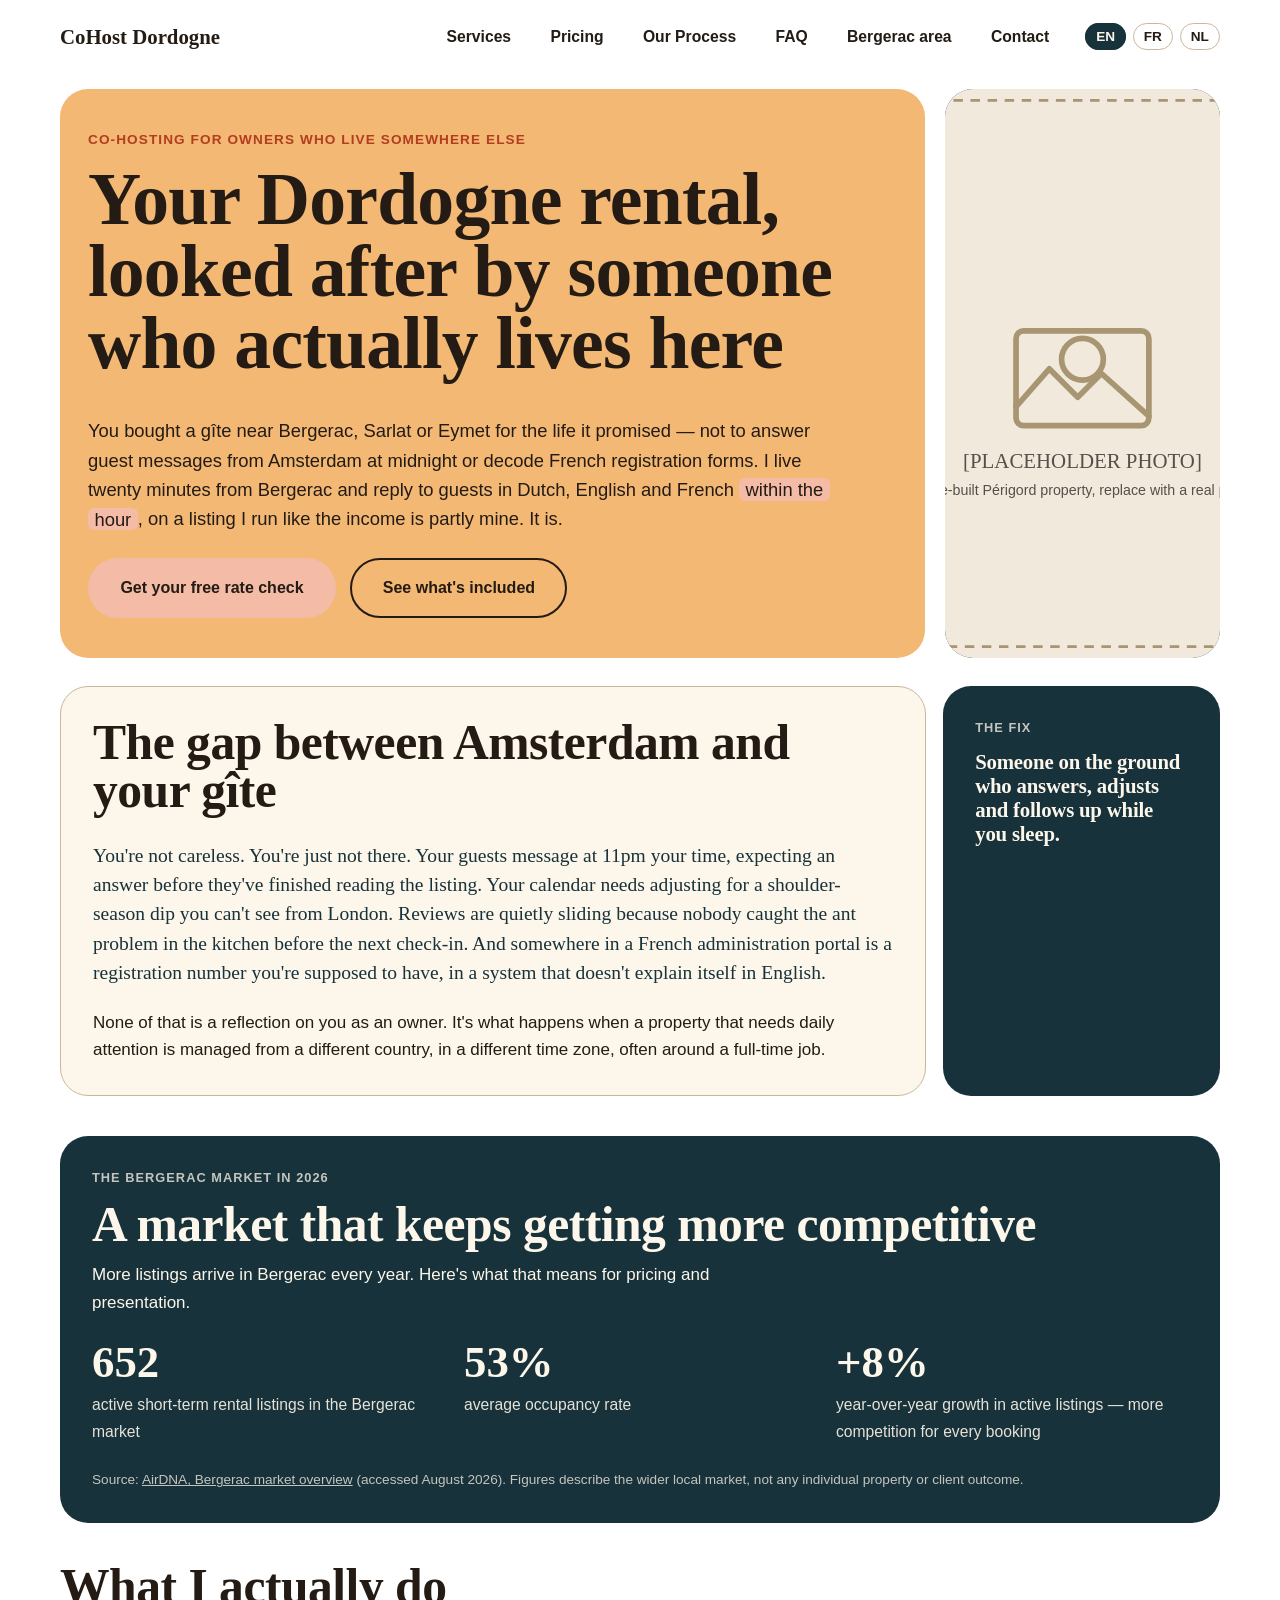
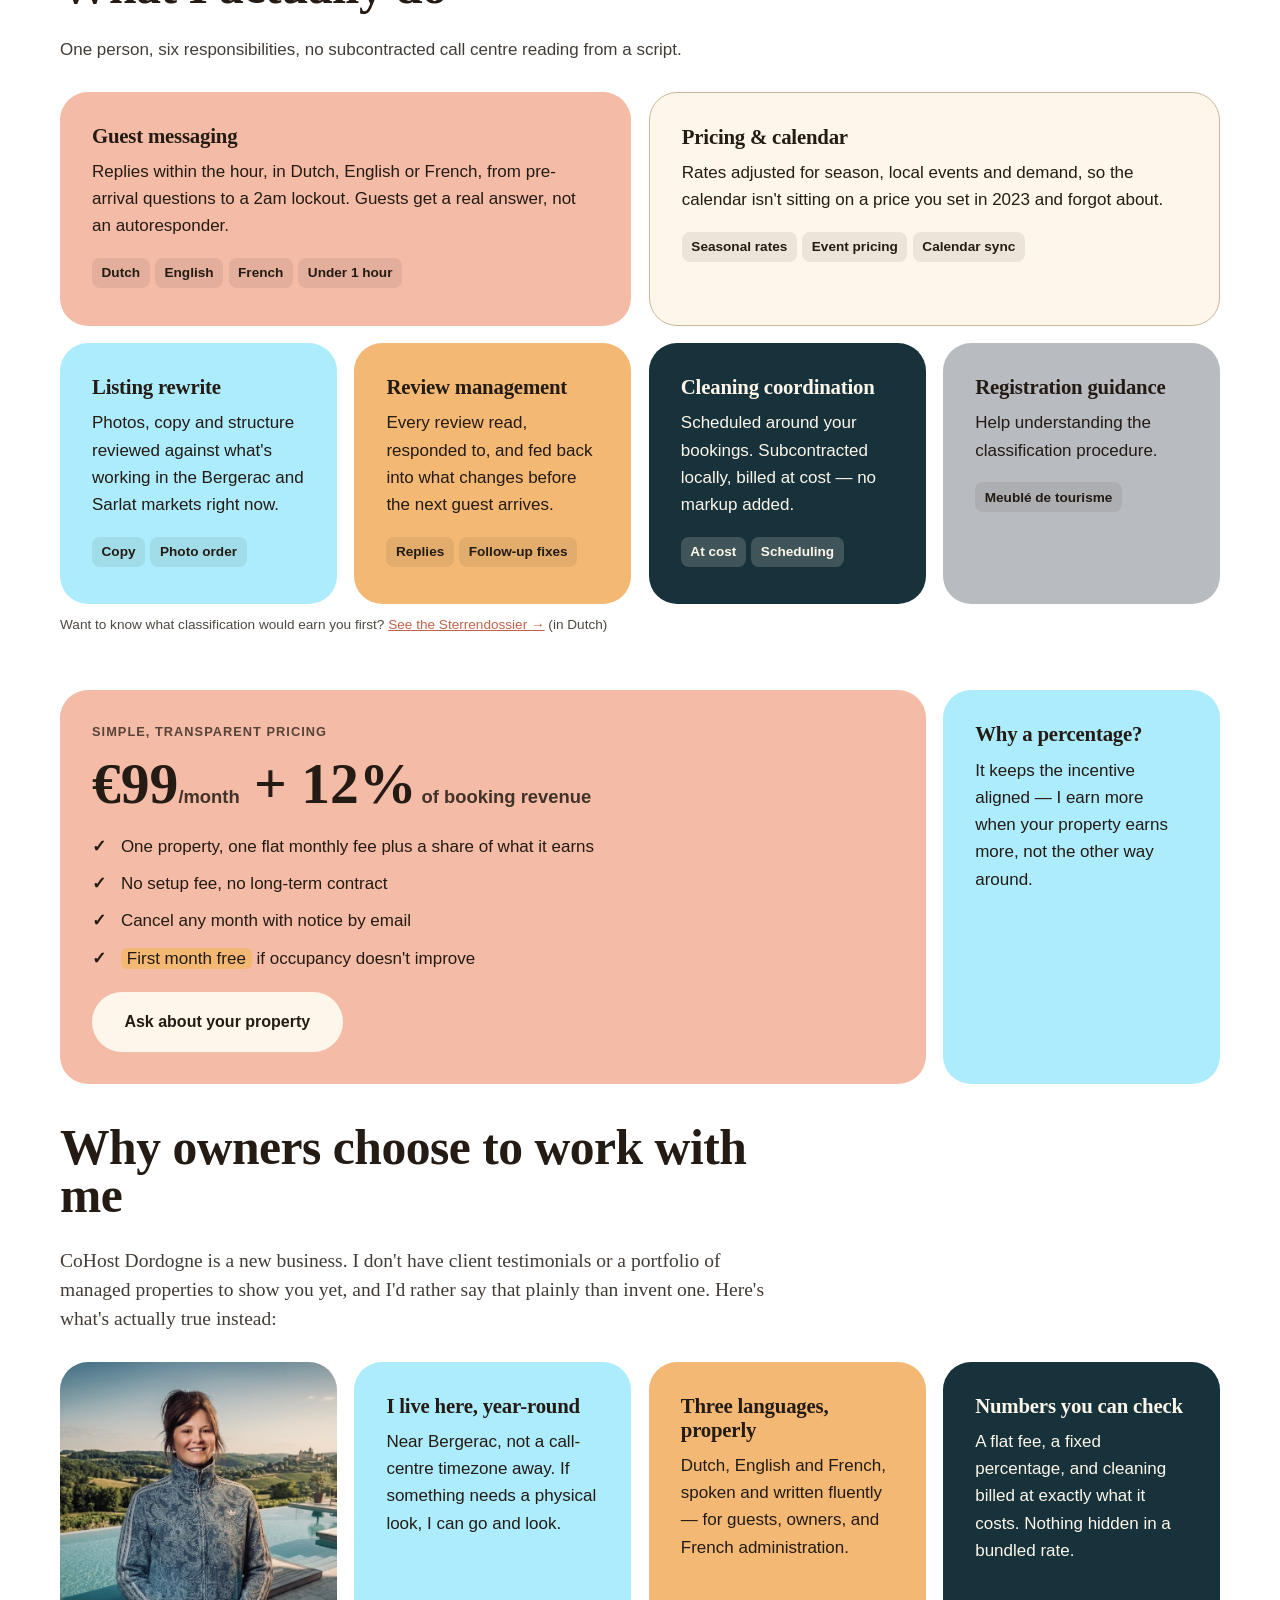
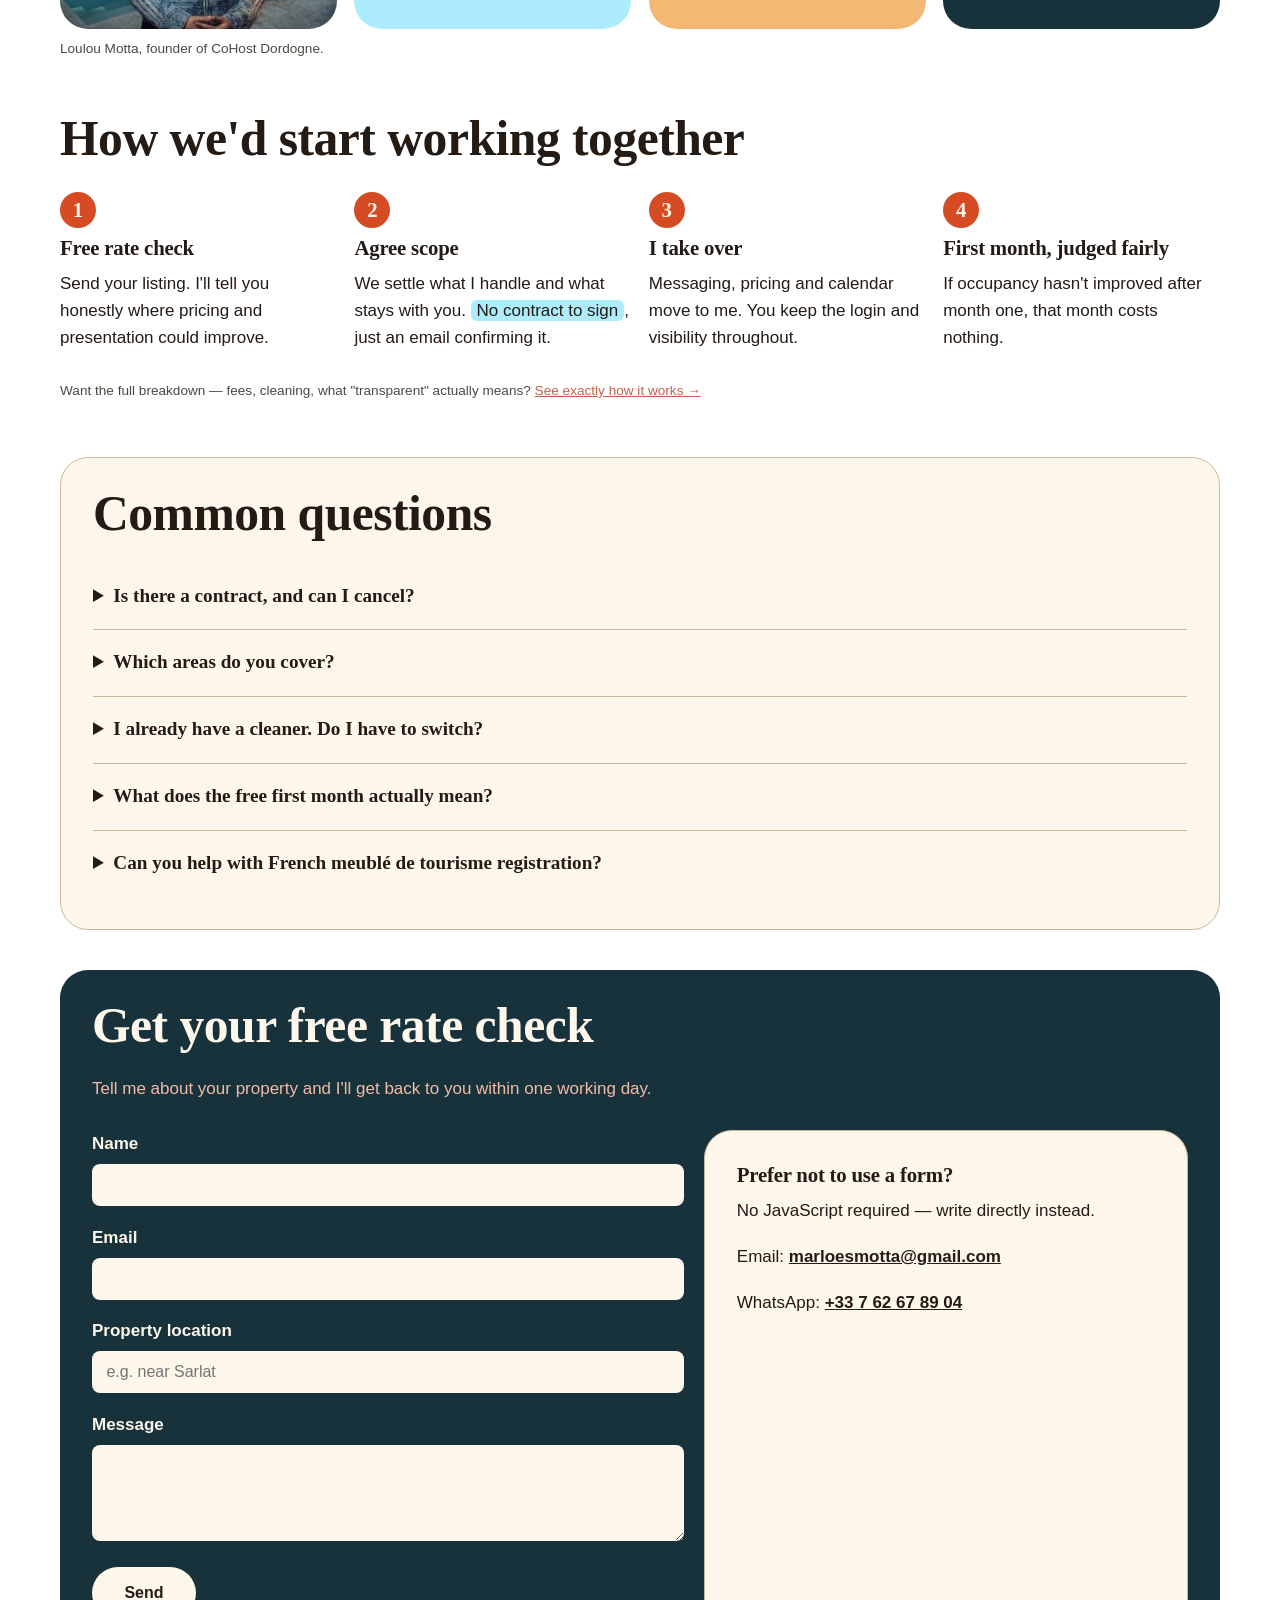
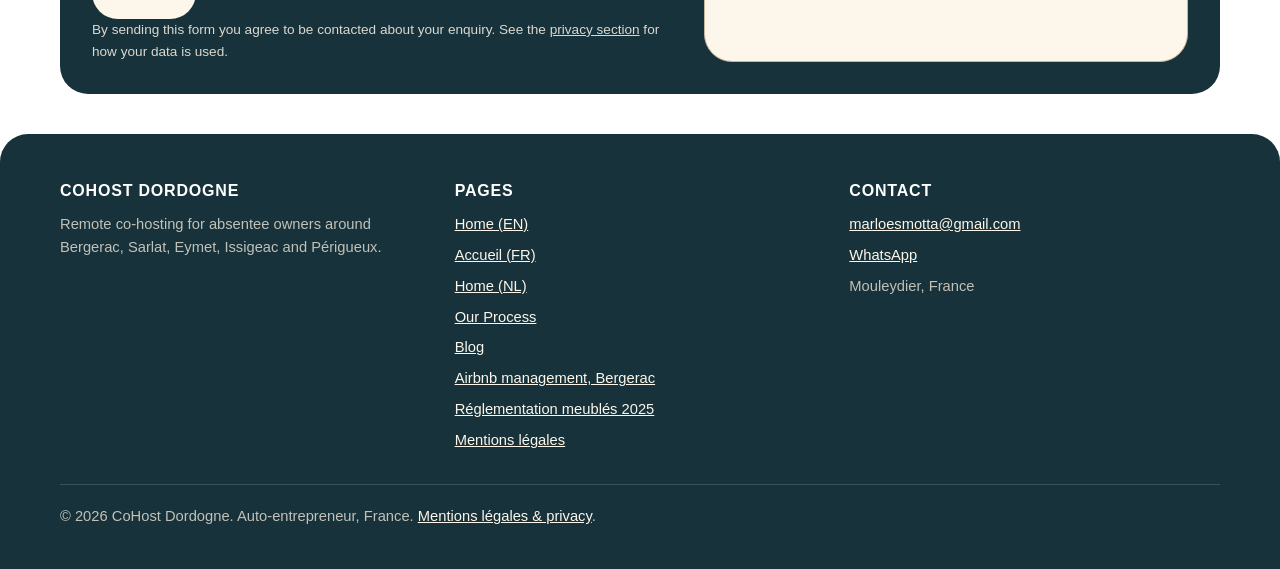
==== commit 18d0bd57: "Fix unverifiable market stats and stale tax threshold The homepage/Bergerac-page AirDNA stat block (" ====
--- a/index.html
+++ b/index.html
@@ -204,23 +204,23 @@
       <div class="bento">
         <div class="block block-dark span-4">
           <p class="block-eyebrow">The Bergerac market in 2026</p>
-          <h2 style="margin-bottom:0.75rem;">Why owners are quietly giving up</h2>
-          <p style="max-width:42em;">The numbers explain why so many absentee owners are struggling right now.</p>
+          <h2 style="margin-bottom:0.75rem;">A market that keeps getting more competitive</h2>
+          <p style="max-width:42em;">More listings arrive in Bergerac every year. Here's what that means for pricing and presentation.</p>
           <div class="stat-block" style="margin-top:1.5rem;">
             <div>
-              <span class="stat-number">~405</span>
+              <span class="stat-number">652</span>
               <span class="stat-label">active short-term rental listings in the Bergerac market</span>
             </div>
             <div>
-              <span class="stat-number">€13,632</span>
-              <span class="stat-label">average annual revenue per listing</span>
+              <span class="stat-number">53%</span>
+              <span class="stat-label">average occupancy rate</span>
             </div>
             <div>
-              <span class="stat-number">−18.8%</span>
-              <span class="stat-label">yearly change in the 8+ guest segment, which still averages €27,566 — owners are leaving because the workload outgrew what they signed up for</span>
+              <span class="stat-number">+8%</span>
+              <span class="stat-label">year-over-year growth in active listings — more competition for every booking</span>
             </div>
           </div>
-          <p class="stat-source">Source: AirDNA, Bergerac market data, 2026. Figures describe the wider local market, not any individual property or client outcome.</p>
+          <p class="stat-source">Source: <a href="https://www.airdna.co/vacation-rental-data/app/fr/new-aquitaine/bergerac/overview">AirDNA, Bergerac market overview</a> (accessed August 2026). Figures describe the wider local market, not any individual property or client outcome.</p>
         </div>
       </div>
     </div>
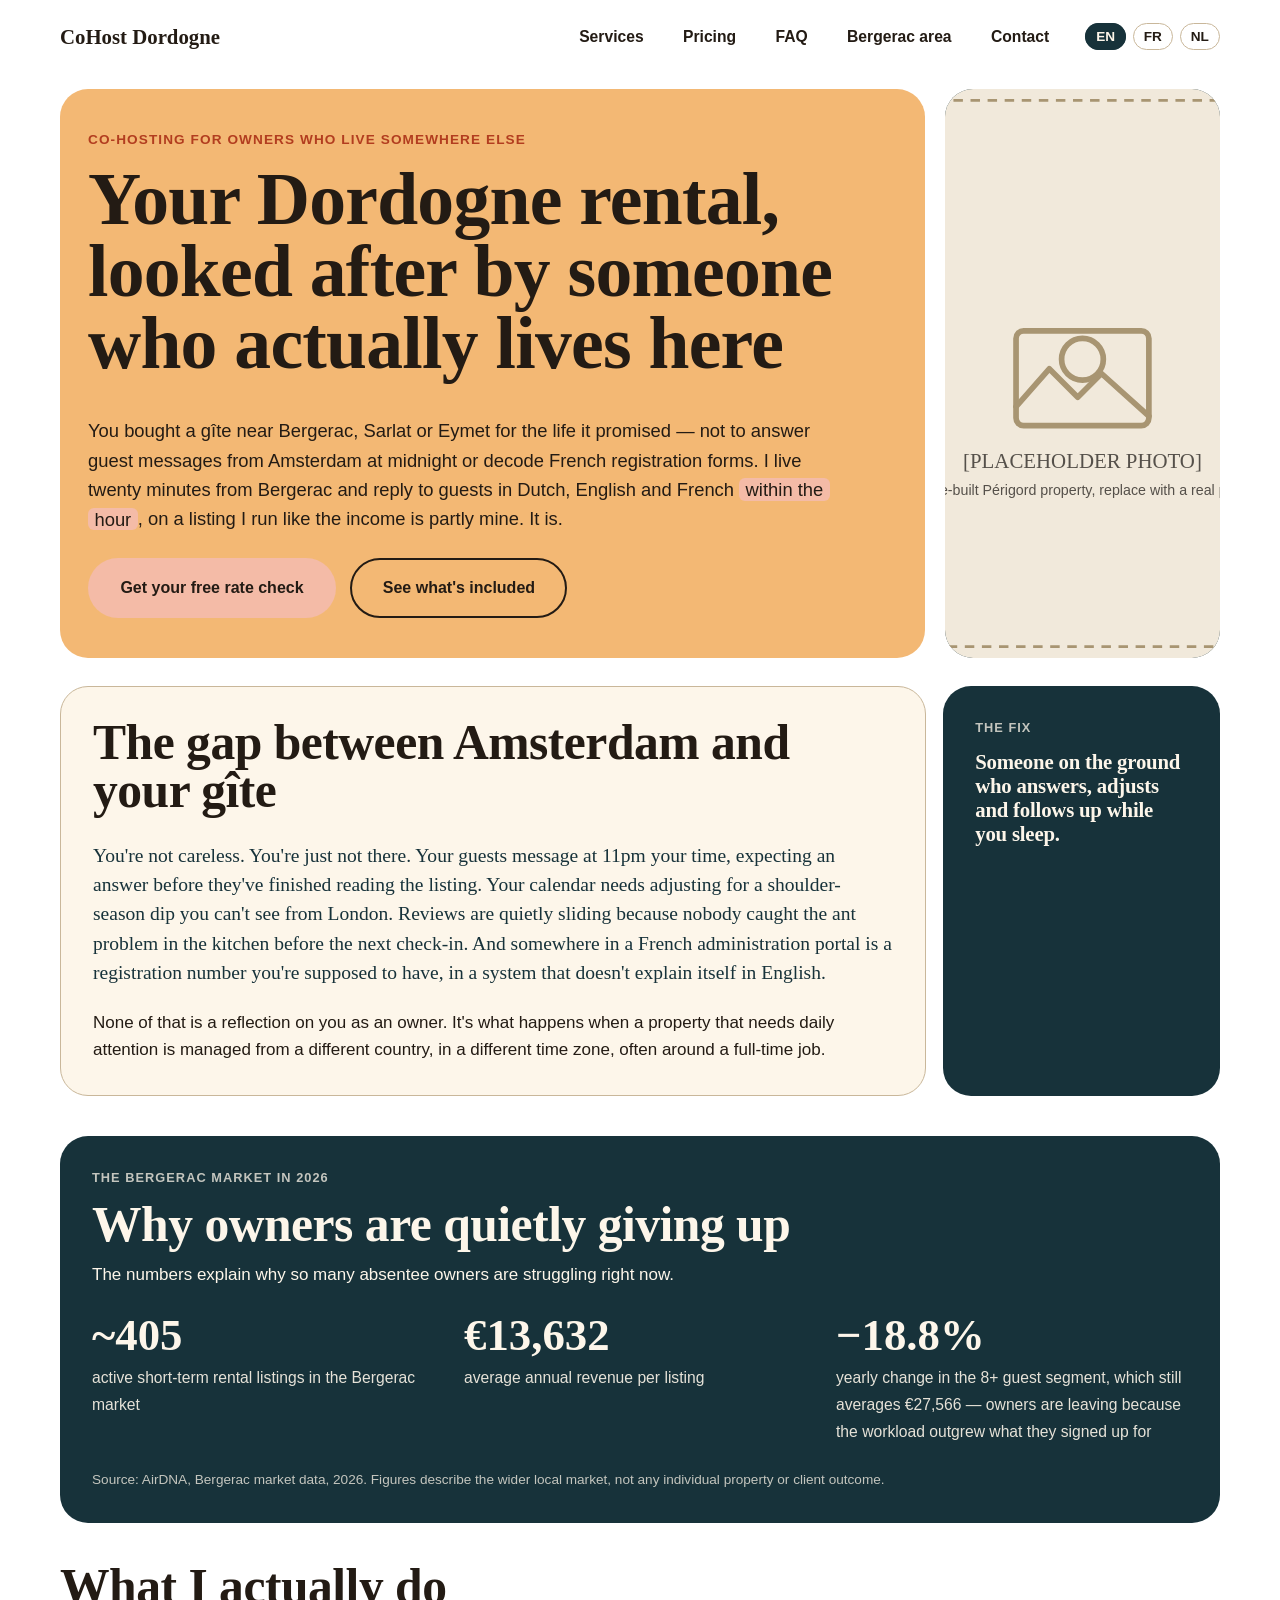
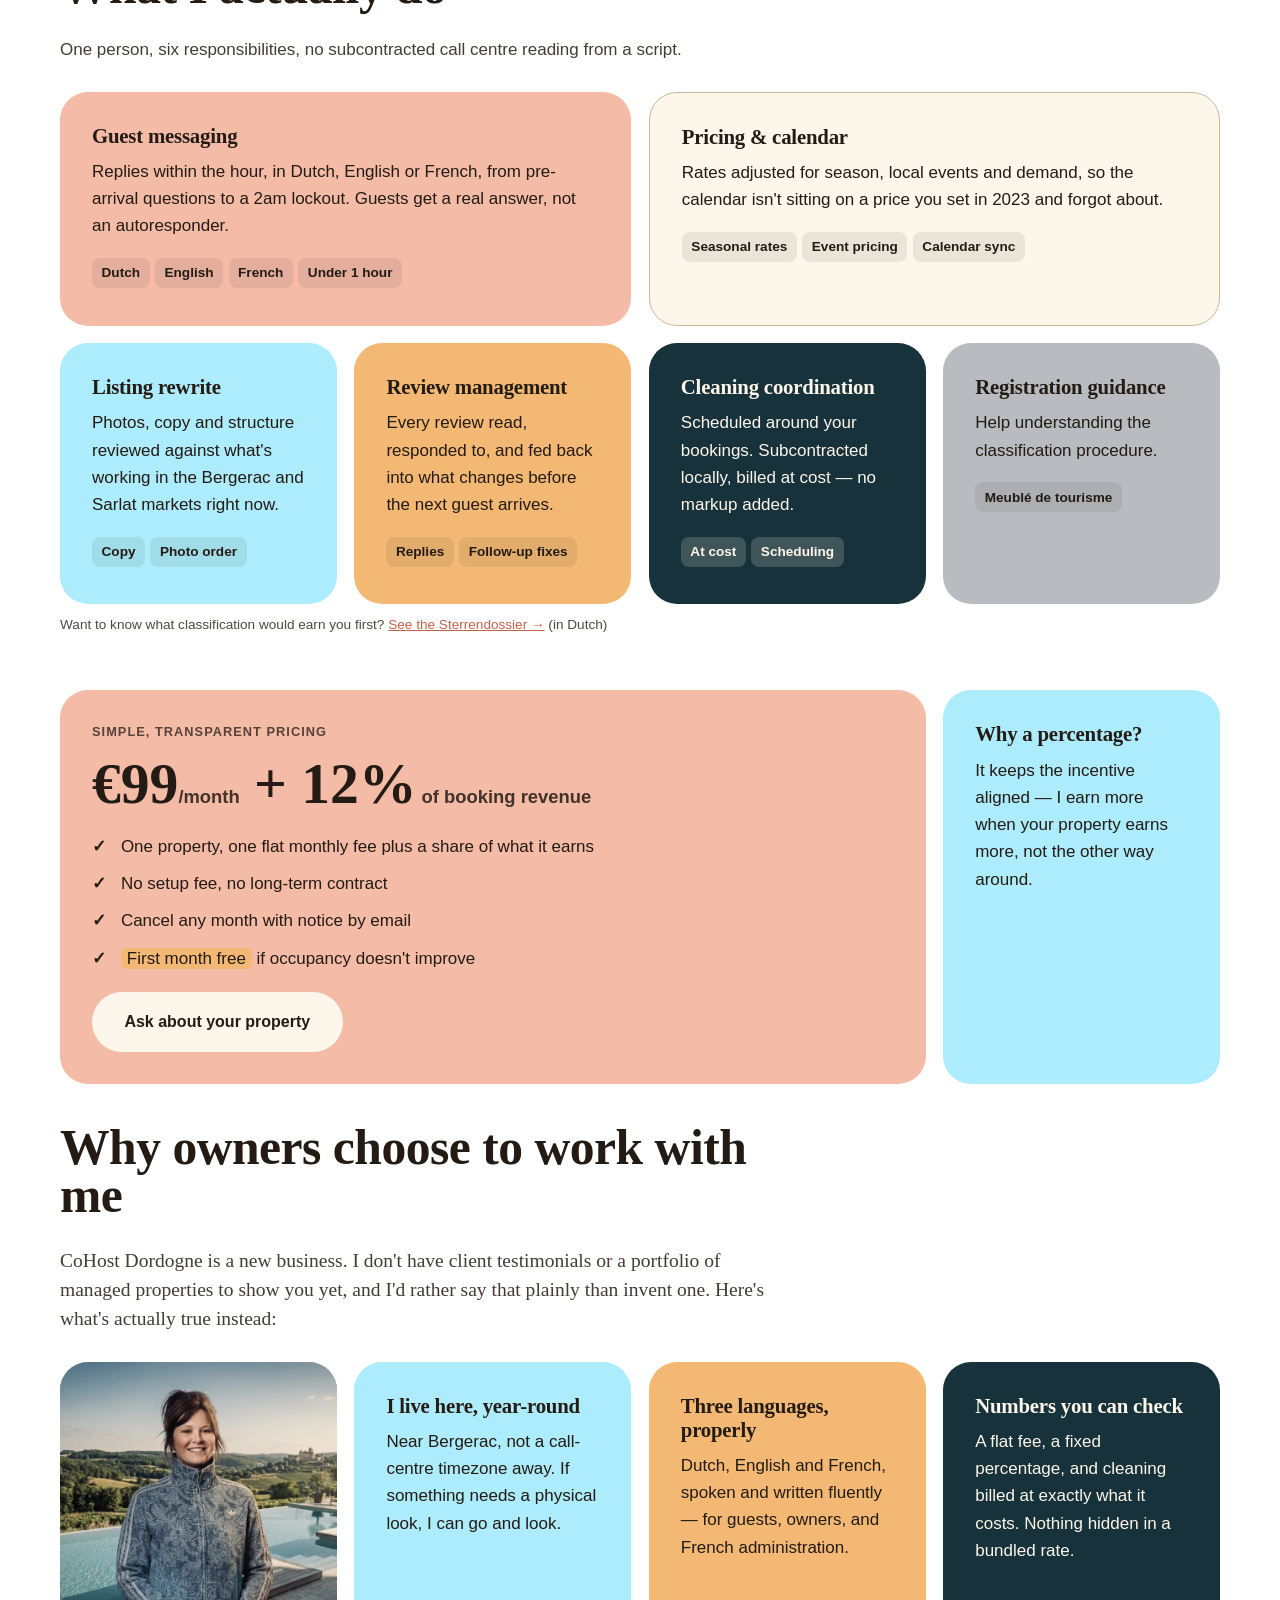
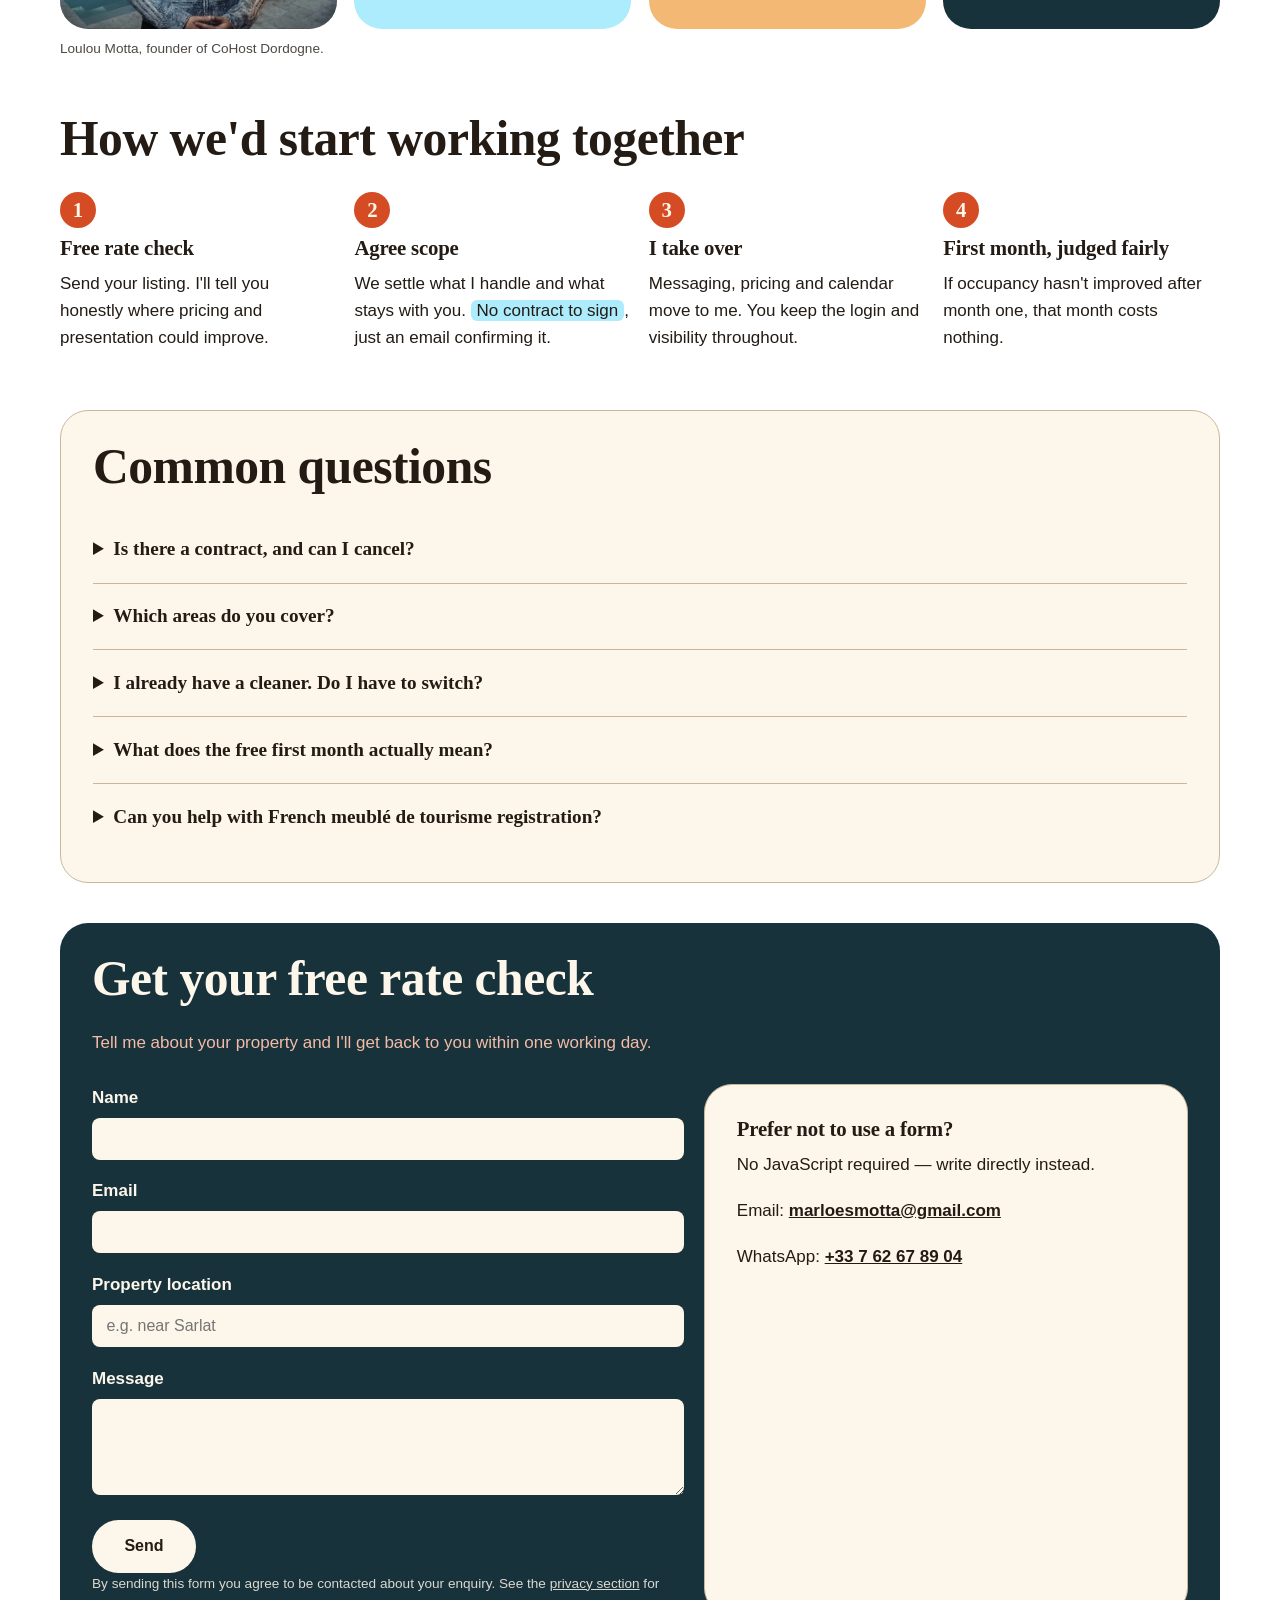
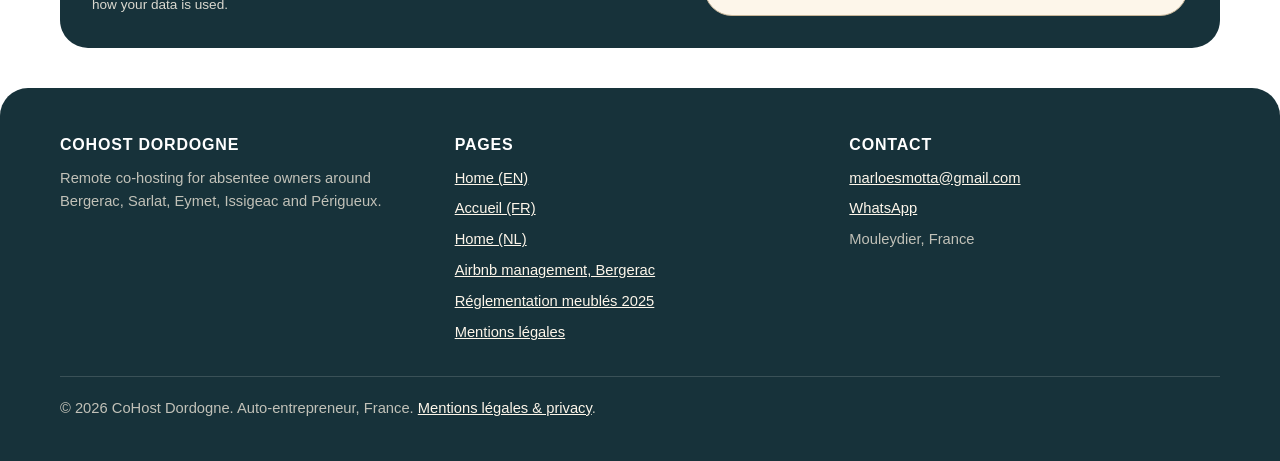
==== commit f10ff9a2: "Convert founder photo to WebP, fix lazy-loading, minify CSS, add caching - Serve founder.jpg as WebP" ====
--- a/index.html
+++ b/index.html
@@ -27,7 +27,7 @@
 <meta name="twitter:image" content="https://cohostdordogne.com/assets/images/placeholder-hero.svg">
 
 <link rel="icon" href="/favicon.svg" type="image/svg+xml">
-<link rel="stylesheet" href="/css/style.css">
+<link rel="stylesheet" href="/css/style.min.css?v=1">
 
 <style>
   /* Critical, above-the-fold CSS */
@@ -121,7 +121,6 @@
       <ul class="nav-links">
         <li><a href="/#services">Services</a></li>
         <li><a href="/#pricing">Pricing</a></li>
-        <li><a href="/our-process/">Our Process</a></li>
         <li><a href="/#faq">FAQ</a></li>
         <li><a href="/airbnb-management-bergerac/">Bergerac area</a></li>
         <li><a href="/#contact">Contact</a></li>
@@ -144,8 +143,6 @@
           <ul class="overlay-links">
             <li><a href="/#services">Services</a></li>
             <li><a href="/#pricing">Pricing</a></li>
-            <li><a href="/our-process/">Our Process</a></li>
-            <li><a href="/blog/">Blog</a></li>
             <li><a href="/#faq">FAQ</a></li>
             <li><a href="/airbnb-management-bergerac/">Bergerac area</a></li>
             <li><a href="/reglementation-meubles-tourisme-2025/">Registration guide</a></li>
@@ -177,7 +174,7 @@
           </div>
         </div>
         <figure class="figure-placeholder hero-figure">
-          <img src="/assets/images/placeholder-hero.svg" alt="[PLACEHOLDER PHOTO] Stone-built Périgord property with pool, to be replaced with a real photo of a managed home" loading="lazy" width="800" height="600">
+          <img src="/assets/images/placeholder-hero.svg?v=1" alt="[PLACEHOLDER PHOTO] Stone-built Périgord property with pool, to be replaced with a real photo of a managed home" loading="eager" fetchpriority="high" width="800" height="600">
         </figure>
       </div>
     </div>
@@ -204,23 +201,23 @@
       <div class="bento">
         <div class="block block-dark span-4">
           <p class="block-eyebrow">The Bergerac market in 2026</p>
-          <h2 style="margin-bottom:0.75rem;">A market that keeps getting more competitive</h2>
-          <p style="max-width:42em;">More listings arrive in Bergerac every year. Here's what that means for pricing and presentation.</p>
+          <h2 style="margin-bottom:0.75rem;">Why owners are quietly giving up</h2>
+          <p style="max-width:42em;">The numbers explain why so many absentee owners are struggling right now.</p>
           <div class="stat-block" style="margin-top:1.5rem;">
             <div>
-              <span class="stat-number">652</span>
+              <span class="stat-number">~405</span>
               <span class="stat-label">active short-term rental listings in the Bergerac market</span>
             </div>
             <div>
-              <span class="stat-number">53%</span>
-              <span class="stat-label">average occupancy rate</span>
+              <span class="stat-number">€13,632</span>
+              <span class="stat-label">average annual revenue per listing</span>
             </div>
             <div>
-              <span class="stat-number">+8%</span>
-              <span class="stat-label">year-over-year growth in active listings — more competition for every booking</span>
+              <span class="stat-number">−18.8%</span>
+              <span class="stat-label">yearly change in the 8+ guest segment, which still averages €27,566 — owners are leaving because the workload outgrew what they signed up for</span>
             </div>
           </div>
-          <p class="stat-source">Source: <a href="https://www.airdna.co/vacation-rental-data/app/fr/new-aquitaine/bergerac/overview">AirDNA, Bergerac market overview</a> (accessed August 2026). Figures describe the wider local market, not any individual property or client outcome.</p>
+          <p class="stat-source">Source: AirDNA, Bergerac market data, 2026. Figures describe the wider local market, not any individual property or client outcome.</p>
         </div>
       </div>
     </div>
@@ -310,7 +307,10 @@
       </div>
       <div class="bento">
         <figure class="figure-placeholder block block-flush block-mist span-1">
-          <img src="/assets/images/founder.jpg" alt="Loulou Motta, founder of CoHost Dordogne, standing by a pool overlooking the Dordogne valley" loading="lazy" width="658" height="635">
+          <picture>
+            <source srcset="/assets/images/founder.webp?v=1" type="image/webp">
+            <img src="/assets/images/founder.jpg?v=1" alt="Loulou Motta, founder of CoHost Dordogne, standing by a pool overlooking the Dordogne valley" loading="lazy" width="658" height="635">
+          </picture>
         </figure>
         <div class="block block-sky span-1">
           <h3>I live here, year-round</h3>
@@ -340,7 +340,6 @@
         <li><h3>I take over</h3><p>Messaging, pricing and calendar move to me. You keep the login and visibility throughout.</p></li>
         <li><h3>First month, judged fairly</h3><p>If occupancy hasn't improved after month one, that month costs nothing.</p></li>
       </ol>
-      <p class="figure-caption">Want the full breakdown — fees, cleaning, what "transparent" actually means? <a href="/our-process/">See exactly how it works →</a></p>
     </div>
   </section>
 
@@ -438,8 +437,6 @@
           <li><a href="/">Home (EN)</a></li>
           <li><a href="/fr/">Accueil (FR)</a></li>
           <li><a href="/nl/">Home (NL)</a></li>
-          <li><a href="/our-process/">Our Process</a></li>
-          <li><a href="/blog/">Blog</a></li>
           <li><a href="/airbnb-management-bergerac/">Airbnb management, Bergerac</a></li>
           <li><a href="/reglementation-meubles-tourisme-2025/">Réglementation meublés 2025</a></li>
           <li><a href="/mentions-legales/">Mentions légales</a></li>
--- a/css/style.min.css
+++ b/css/style.min.css
@@ -0,0 +1 @@
+:root{--color-cream:#fdf6ea;--color-mist:#b8bbc0;--color-stone-line:#c9b79a;--color-coral:#f4bba7;--color-coral-text:#b23d1f;--color-coral-solid:#d54b23;--color-apricot:#f3b874;--color-sky:#acecfc;--color-teal-dark:#17323a;--color-teal-mid:#1f4048;--color-ink:#231b14;--color-white:#ffffff;--color-focus:#1d5fd6;--font-serif:Georgia,"Iowan Old Style","Palatino Linotype","Book Antiqua",serif;--font-sans:-apple-system,BlinkMacSystemFont,"Segoe UI",Roboto,Helvetica,Arial,sans-serif;--max-width:1200px;--radius-lg:28px;--radius:14px;--radius-sm:8px}*{box-sizing:border-box}html{-webkit-text-size-adjust:100%}body{margin:0;font-family:var(--font-sans);color:var(--color-ink);background:var(--color-white);line-height:1.6;font-size:1.0625rem}img{max-width:100%;height:auto;display:block}h1,h2,h3{font-family:var(--font-serif);font-weight:700;color:var(--color-ink);line-height:.98;letter-spacing:-.01em;margin:0 0 .5em}h1{font-size:clamp(2.4rem, 7vw, 4.6rem)}h2{font-size:clamp(1.9rem, 4.6vw, 3.1rem);margin-top:0}h3{font-size:1.3rem;line-height:1.15}p{margin:0 0 1.1em}a{color:var(--color-coral-text)}a:hover{color:var(--color-coral)}a:focus-visible,button:focus-visible,input:focus-visible,summary:focus-visible,textarea:focus-visible{outline:3px solid var(--color-focus);outline-offset:2px}.skip-link{position:absolute;left:-999px;top:0;background:var(--color-white);color:var(--color-ink);padding:.75em 1.2em;z-index:100;border-radius:0 0 var(--radius-sm) 0}.skip-link:focus{left:0}.container{max-width:var(--max-width);margin:0 auto;padding:0 1.25rem}.site-header{background:var(--color-white)}.header-inner{display:flex;align-items:center;justify-content:space-between;padding:1.25rem 1.25rem .75rem;max-width:var(--max-width);margin:0 auto;gap:.75rem;flex-wrap:wrap}.logo{font-family:var(--font-serif);font-weight:700;font-size:1.3rem;color:var(--color-ink);text-decoration:none;white-space:nowrap}@media (min-width:30rem){.logo{font-size:1.5rem}}.main-nav{display:flex;align-items:center;gap:1.25rem}.nav-links{display:none;list-style:none;margin:0;padding:0;gap:.5rem}.nav-links a{text-decoration:none;color:var(--color-ink);font-weight:600;font-size:.98rem;padding:.5em 1em;border-radius:999px}.nav-links a:hover,.nav-links a[aria-current=page]{background:var(--color-mist);color:var(--color-ink)}.lang-switch{display:flex;gap:.4rem;list-style:none;margin:0;padding:0;font-size:.85rem}.lang-switch a{text-decoration:none;padding:.35em .75em;border-radius:999px;border:1px solid var(--color-stone-line);color:var(--color-ink);font-weight:700}.lang-switch a[aria-current=true]{background:var(--color-teal-dark);color:var(--color-cream);border-color:var(--color-teal-dark)}.nav-toggle{display:block;position:relative}.nav-toggle summary{cursor:pointer;list-style:none;width:3rem;height:3rem;border-radius:50%;background:var(--color-teal-dark);display:flex;align-items:center;justify-content:center;position:relative;z-index:60}.nav-toggle summary::-webkit-details-marker{display:none}.dots-icon{width:16px;height:16px;display:grid;grid-template-columns:repeat(3,1fr);gap:2px}.dots-icon span{background:var(--color-cream);border-radius:50%;width:100%;height:100%}.icon-open{display:none;color:var(--color-cream);font-size:1.3rem;line-height:1}.nav-toggle[open] .icon-closed{display:none}.nav-toggle[open] .icon-open{display:block}.nav-overlay{position:fixed;inset:4vh 4vw;z-index:50;background:var(--color-teal-dark);border-radius:var(--radius-lg);padding:5rem 2rem 2rem;display:flex;flex-direction:column;gap:1rem;overflow-y:auto;box-shadow:0 20px 60px rgba(0,0,0,.35)}.nav-overlay .overlay-links{list-style:none;margin:0 0 2rem;padding:0;display:flex;flex-direction:column;gap:.5rem}.nav-overlay .overlay-links a{font-family:var(--font-sans);font-weight:700;font-size:clamp(1.7rem, 8vw, 2.4rem);color:var(--color-cream);text-decoration:none;display:inline-block}.nav-overlay .overlay-links a:hover{color:var(--color-apricot)}.nav-overlay .lang-switch a{border-color:rgba(250,243,231,.4);color:var(--color-cream)}.nav-overlay .lang-switch a[aria-current=true]{background:var(--color-apricot);border-color:var(--color-apricot);color:var(--color-ink)}@media (min-width:60rem){.nav-toggle{display:none}.nav-links{display:flex}}.btn{display:inline-block;font-family:var(--font-sans);font-weight:700;font-size:1rem;padding:.95em 1.9em;border-radius:999px;text-decoration:none;border:2px solid transparent;cursor:pointer}.btn-primary{background:var(--color-coral);color:var(--color-ink)}.btn-primary:hover{background:var(--color-coral-text);color:var(--color-cream)}.btn-dark{background:var(--color-teal-dark);color:var(--color-cream)}.btn-dark:hover{background:var(--color-teal-mid);color:var(--color-cream)}.btn-secondary{background:0 0;border-color:var(--color-ink);color:var(--color-ink)}.btn-secondary:hover{background:rgba(35,27,20,.06)}.btn-on-dark{background:var(--color-cream);color:var(--color-ink)}.btn-on-dark:hover{background:var(--color-apricot)}.section{padding:1.25rem 0}.section-intro{max-width:42em;margin-bottom:1.75rem}.section-intro p{color:var(--color-ink);opacity:.85}.block-dark .section-intro p{color:var(--color-coral);opacity:1}.bento{display:grid;gap:1.1rem;grid-template-columns:1fr}@media (min-width:40rem){.bento{grid-template-columns:repeat(4,1fr)}.span-2{grid-column:span 2}.span-3{grid-column:span 3}.span-4{grid-column:span 4}}.block{border-radius:var(--radius-lg);padding:2rem}.block-flush{padding:0;overflow:hidden}.block-cream{background:var(--color-cream);color:var(--color-ink);border:1px solid var(--color-stone-line)}.block-mist{background:var(--color-mist);color:var(--color-ink)}.block-apricot{background:var(--color-apricot);color:var(--color-ink)}.block-sky{background:var(--color-sky);color:var(--color-ink)}.block-coral{background:var(--color-coral);color:var(--color-ink)}.block-dark{background:var(--color-teal-dark);color:var(--color-cream)}.block-dark a:not(.btn){color:inherit;text-decoration-underline-offset:3px}.block h2,.block h3{color:inherit}.block p:last-child{margin-bottom:0}.block-eyebrow{text-transform:uppercase;letter-spacing:.08em;font-size:.8rem;font-weight:700;opacity:.75;margin-bottom:.75rem}.accent-copy{font-family:var(--font-serif);font-size:1.15em;line-height:1.5}.accent-copy--teal{color:var(--color-teal-dark)}.accent-copy--coral{color:var(--color-coral-text)}.tag-pill{display:inline-block;border-radius:8px;padding:.3em .7em;font-size:.85rem;font-weight:700;background:rgba(35,27,20,.08);color:inherit;margin:0 .4em .4em 0}.block-dark .tag-pill{background:rgba(250,243,231,.18)}.tag-list{margin-top:1rem}.hl{background:var(--color-coral);color:var(--color-ink);padding:.05em .35em;border-radius:6px;box-decoration-break:clone;-webkit-box-decoration-break:clone}.hl-apricot{background:var(--color-apricot)}.hl-sky{background:var(--color-sky)}.hero{padding:1.5rem 0 .5rem}.hero-inner{display:grid;gap:1.25rem;grid-template-columns:1fr}@media (min-width:40rem){.hero-inner{grid-template-columns:repeat(4,1fr)}}.hero-main{border-radius:var(--radius-lg);background:var(--color-apricot);padding:2.5rem 1.75rem}@media (min-width:40rem){.hero-main{grid-column:span 3;padding:3.5rem}.hero-figure{grid-column:span 1}}.hero-eyebrow{text-transform:uppercase;letter-spacing:.08em;font-size:.85rem;color:var(--color-coral-text);font-weight:700;margin-bottom:.75rem}.hero-lede{font-size:1.15rem;max-width:40em}.hero-ctas{display:flex;flex-wrap:wrap;gap:.9rem;margin-top:1.5rem}.hero-figure{border-radius:var(--radius-lg);overflow:hidden;background:var(--color-teal-dark);display:flex;align-items:stretch}.hero-figure img{width:100%;height:100%;object-fit:cover}.stat-block{display:grid;gap:1.25rem}@media (min-width:40rem){.stat-block{grid-template-columns:repeat(3,1fr)}}.stat-number{font-family:var(--font-serif);font-weight:700;font-size:clamp(2.2rem, 5vw, 2.8rem);display:block;line-height:1;margin-bottom:.4rem}.stat-label{opacity:.9;font-size:.98rem}.stat-source{font-size:.85rem;opacity:.75;margin-top:1.5rem;margin-bottom:0}.price-figure{font-family:var(--font-serif);font-weight:700;font-size:clamp(2.6rem, 7vw, 3.6rem);line-height:1;margin-bottom:1rem}.price-figure span{font-size:1.15rem;font-family:var(--font-sans);font-weight:600;opacity:.85}.pricing-list{list-style:none;margin:1.25rem 0;padding:0}.pricing-list li{padding-left:1.7em;position:relative;margin-bottom:.6em}.pricing-list li::before{content:"✓";position:absolute;left:0;font-weight:700}.figure-placeholder{margin:0;height:100%}.figure-placeholder img{width:100%;height:100%;min-height:220px;object-fit:cover}.figure-caption{font-size:.85rem;opacity:.8;margin-top:.6rem}.steps{list-style:none;margin:0;padding:0;counter-reset:step;display:grid;gap:1.1rem}@media (min-width:40rem){.steps{grid-template-columns:repeat(4,1fr)}}.steps li{counter-increment:step;padding-top:2.75rem;position:relative}.steps li::before{content:counter(step);position:absolute;top:0;left:0;font-family:var(--font-serif);font-weight:700;font-size:1.3rem;color:var(--color-cream);background:var(--color-coral-solid);width:2.25rem;height:2.25rem;border-radius:50%;display:flex;align-items:center;justify-content:center}.faq-item{border-bottom:1px solid var(--color-stone-line);padding:1.1rem 0}.faq-item:last-child{border-bottom:none}.faq-item summary{cursor:pointer;font-family:var(--font-serif);font-weight:700;font-size:1.2rem;color:var(--color-ink)}.faq-item[open] summary{margin-bottom:.6rem}.contact-grid{display:grid;gap:1.25rem}@media (min-width:50rem){.contact-grid{grid-template-columns:1.1fr 0.9fr}}.form-field{margin-bottom:1.1rem}.form-field label{display:block;font-weight:700;margin-bottom:.4em}.form-field input,.form-field select,.form-field textarea{width:100%;padding:.75em .9em;border:none;border-radius:var(--radius-sm);font-family:inherit;font-size:1rem;background:var(--color-cream);color:var(--color-ink)}.form-note{font-size:.85rem;opacity:.85}.fallback-contact a{font-weight:700}.site-footer{background:var(--color-teal-dark);color:rgba(251,242,227,.75);padding:3rem 0 1.5rem;font-size:.92rem;margin-top:1.25rem;border-radius:var(--radius-lg) var(--radius-lg) 0 0}.site-footer a{color:var(--color-cream)}.footer-grid{display:grid;gap:1.5rem;margin-bottom:1.5rem}@media (min-width:40rem){.footer-grid{grid-template-columns:repeat(3,1fr)}}.footer-grid h3{color:var(--color-white);font-size:1rem;font-family:var(--font-sans);text-transform:uppercase;letter-spacing:.05em;margin-bottom:.75rem}.footer-grid ul{list-style:none;margin:0;padding:0}.footer-grid li{margin-bottom:.5em}.footer-bottom{border-top:1px solid rgba(255,255,255,.15);padding-top:1.25rem}.visually-hidden{position:absolute;width:1px;height:1px;overflow:hidden;clip:rect(0,0,0,0);white-space:nowrap}
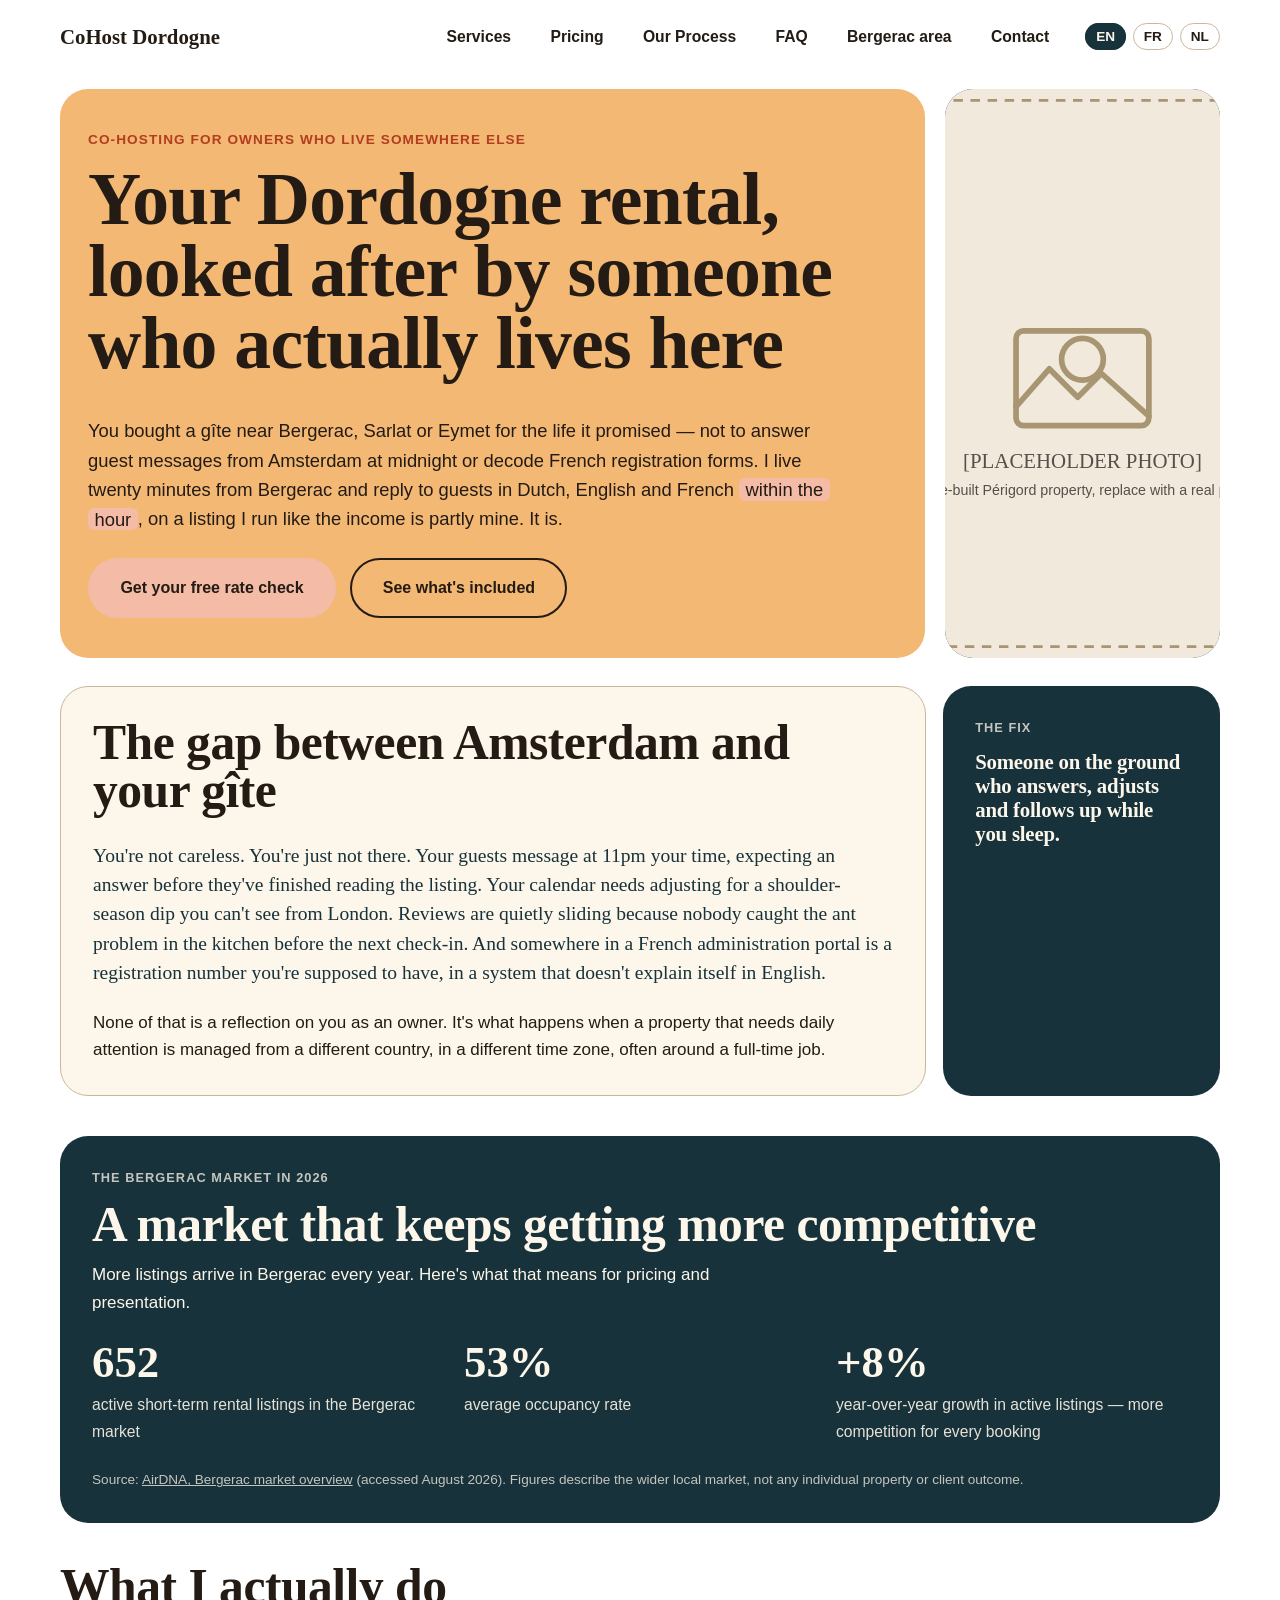
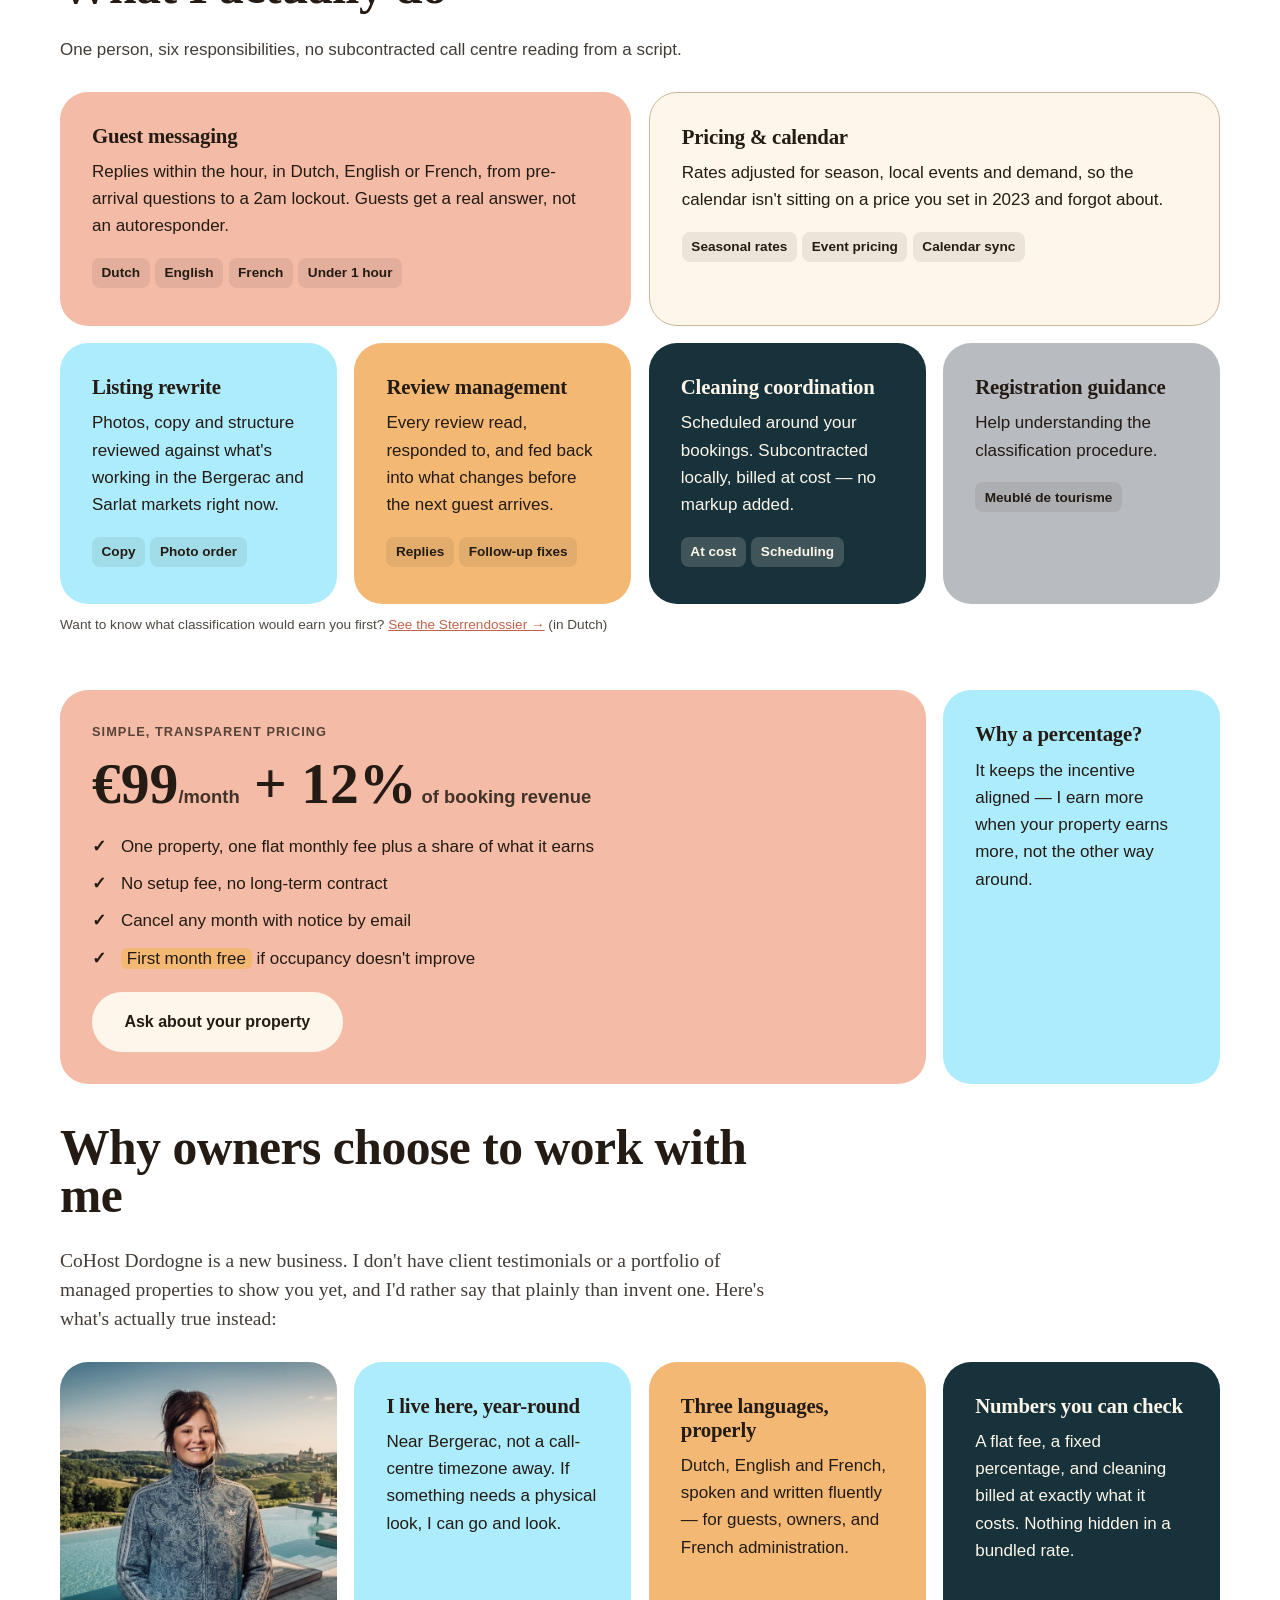
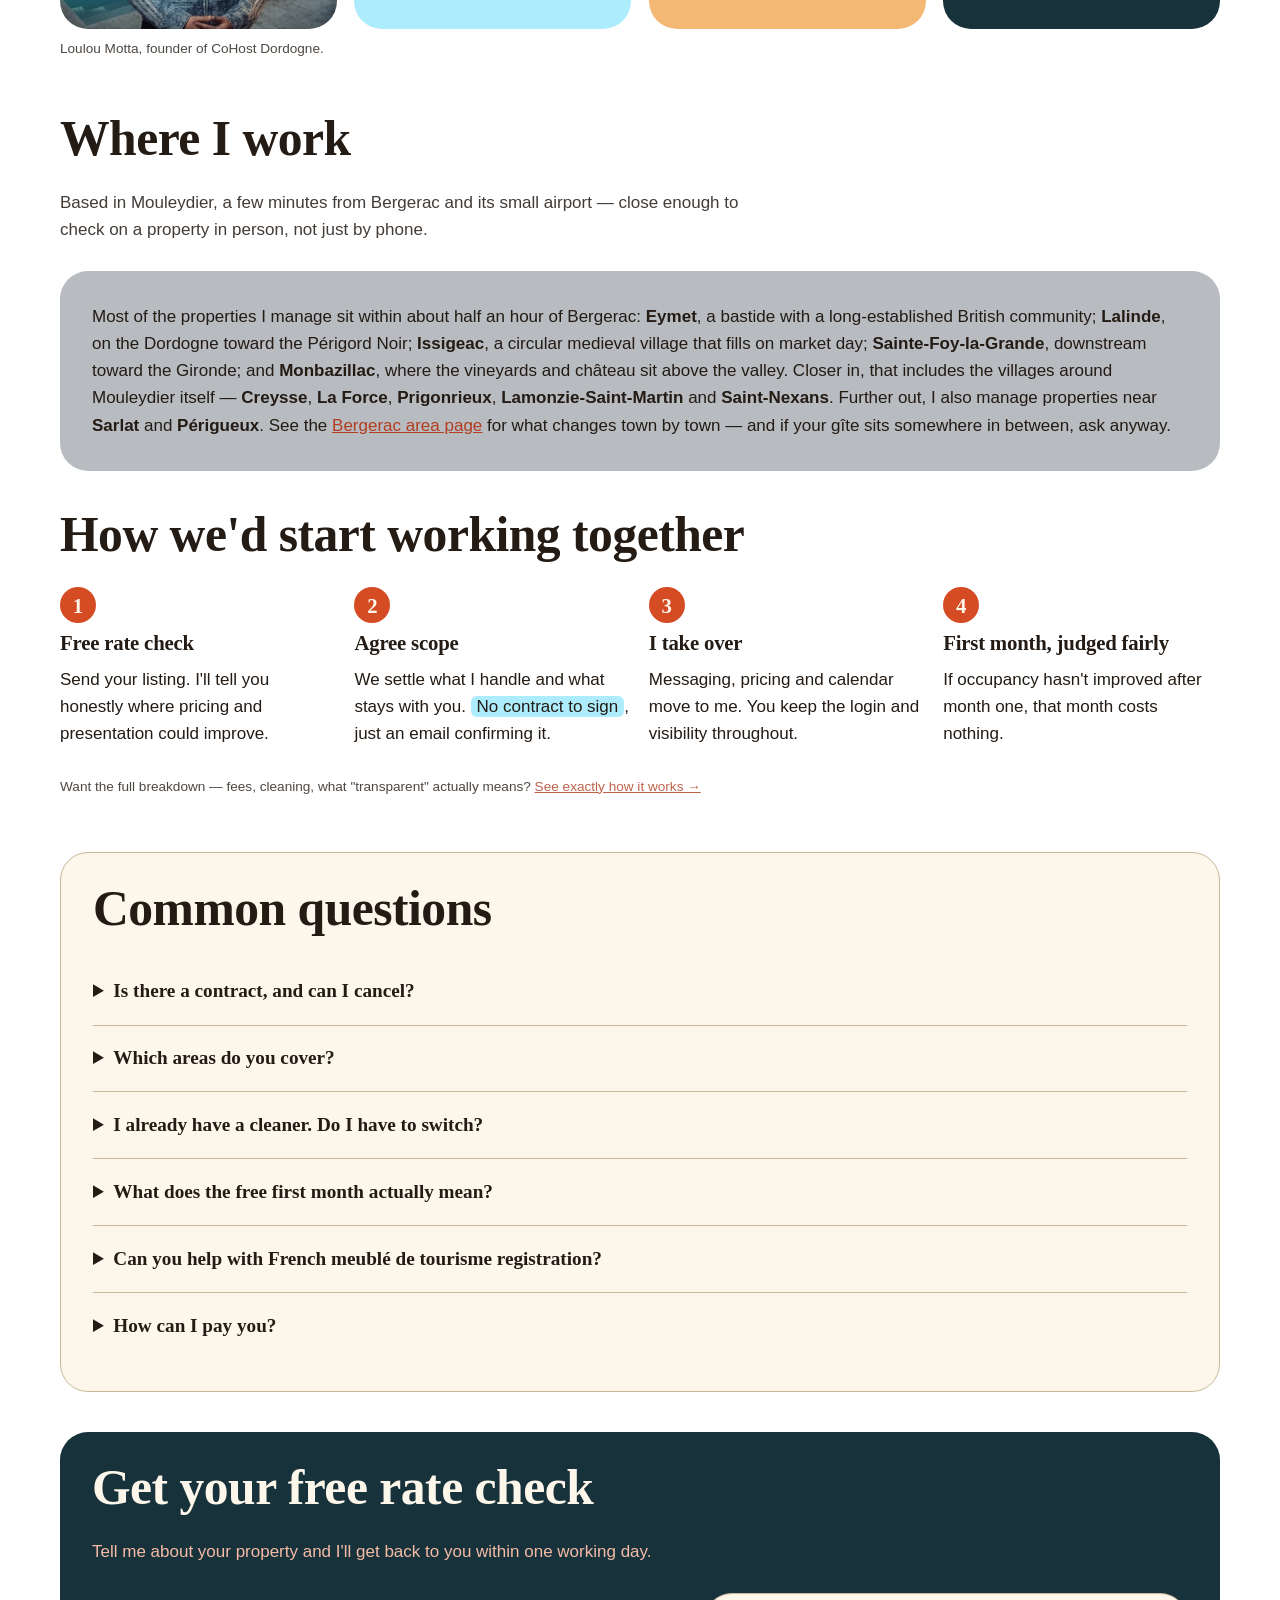
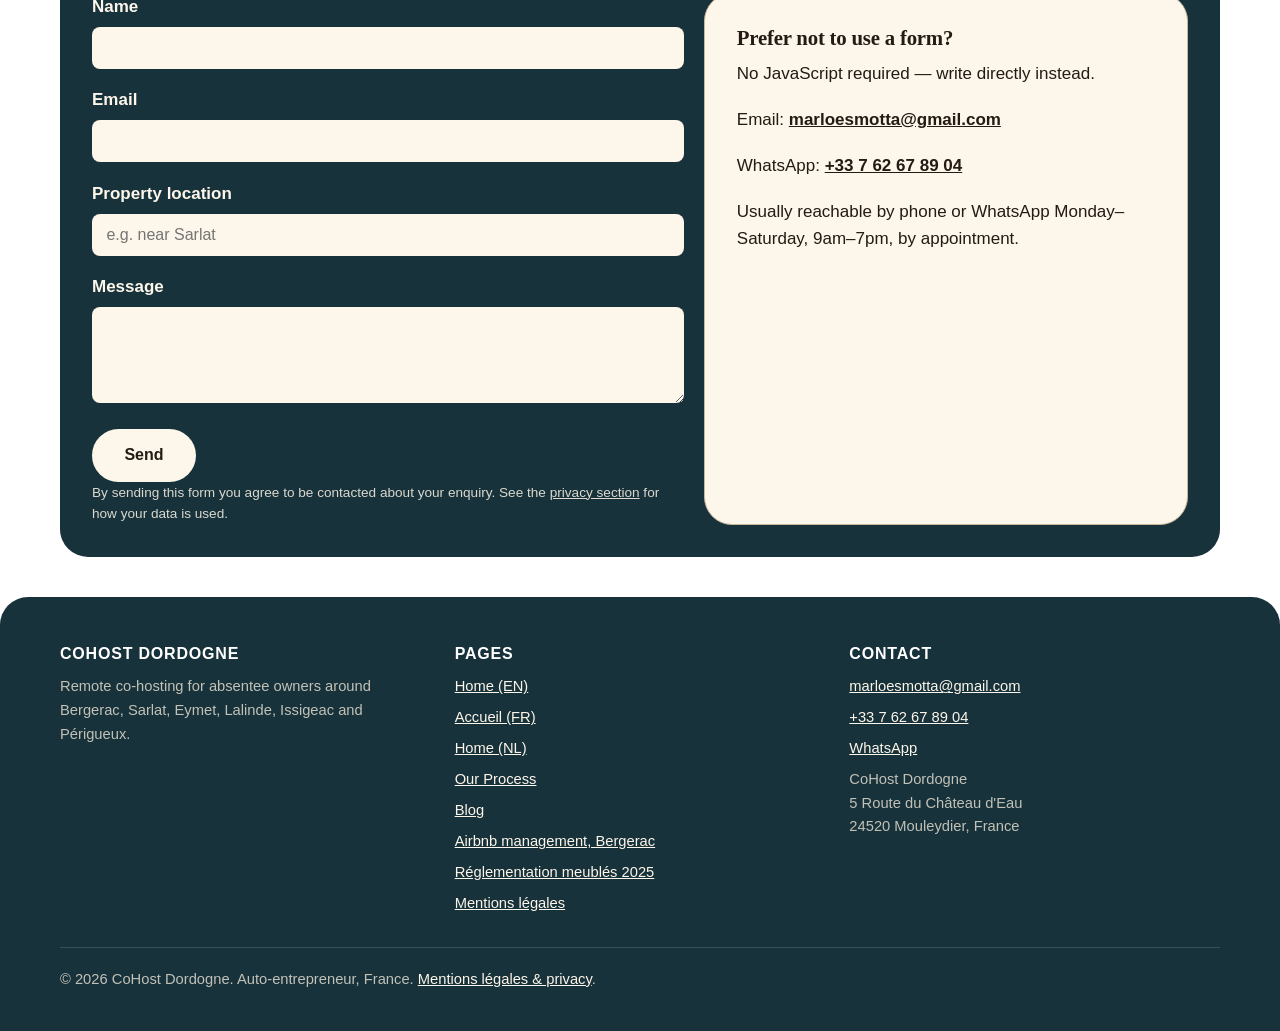
==== commit 977bd369: "Local SEO: consistent NAP, expanded LocalBusiness schema, service-area content - Add full street add" ====
--- a/index.html
+++ b/index.html
@@ -27,7 +27,7 @@
 <meta name="twitter:image" content="https://cohostdordogne.com/assets/images/placeholder-hero.svg">
 
 <link rel="icon" href="/favicon.svg" type="image/svg+xml">
-<link rel="stylesheet" href="/css/style.min.css?v=1">
+<link rel="stylesheet" href="/css/style.css">
 
 <style>
   /* Critical, above-the-fold CSS */
@@ -42,13 +42,16 @@
 {
   "@context": "https://schema.org",
   "@type": "LocalBusiness",
+  "@id": "https://cohostdordogne.com/#business",
   "name": "CoHost Dordogne",
-  "description": "Remote co-hosting management for absentee owners of holiday homes around Bergerac, Sarlat, Eymet, Issigeac and Périgueux.",
+  "description": "Remote co-hosting management for absentee owners of holiday homes around Bergerac, Sarlat, Eymet, Lalinde, Issigeac and Périgueux.",
   "image": "https://cohostdordogne.com/assets/images/founder.jpg",
   "url": "https://cohostdordogne.com/",
   "telephone": "+33 7 62 67 89 04",
   "email": "marloesmotta@gmail.com",
   "priceRange": "€€",
+  "currenciesAccepted": "EUR",
+  "paymentAccepted": "Bank transfer, Cheque, Invoice, Credit card (Stripe)",
   "address": {
     "@type": "PostalAddress",
     "streetAddress": "5 Route du Château d'Eau",
@@ -57,7 +60,35 @@
     "addressRegion": "Dordogne",
     "addressCountry": "FR"
   },
-  "areaServed": ["Bergerac", "Sarlat-la-Canéda", "Eymet", "Issigeac", "Périgueux"],
+  "geo": {
+    "@type": "GeoCoordinates",
+    "latitude": 44.855,
+    "longitude": 0.597
+  },
+  "openingHoursSpecification": [
+    {
+      "@type": "OpeningHoursSpecification",
+      "dayOfWeek": ["Monday", "Tuesday", "Wednesday", "Thursday", "Friday", "Saturday"],
+      "opens": "09:00",
+      "closes": "19:00",
+      "description": "By appointment — phone or WhatsApp"
+    }
+  ],
+  "areaServed": [
+    { "@type": "City", "name": "Bergerac" },
+    { "@type": "City", "name": "Eymet" },
+    { "@type": "City", "name": "Lalinde" },
+    { "@type": "City", "name": "Issigeac" },
+    { "@type": "City", "name": "Sainte-Foy-la-Grande" },
+    { "@type": "City", "name": "Monbazillac" },
+    { "@type": "City", "name": "Sarlat-la-Canéda" },
+    { "@type": "City", "name": "Périgueux" },
+    {
+      "@type": "GeoCircle",
+      "geoMidpoint": { "@type": "GeoCoordinates", "latitude": 44.85, "longitude": 0.48 },
+      "geoRadius": "30000"
+    }
+  ],
   "sameAs": []
 }
 </script>
@@ -80,7 +111,7 @@
       "name": "Which areas do you cover?",
       "acceptedAnswer": {
         "@type": "Answer",
-        "text": "Properties around Bergerac, Sarlat, Eymet, Issigeac, Périgueux and the villages between them. If you're further out, ask — I may still be able to help."
+        "text": "Properties around Bergerac, Sarlat, Eymet, Lalinde, Issigeac, Périgueux and the villages between them. If you're further out, ask — I may still be able to help."
       }
     },
     {
@@ -105,6 +136,14 @@
       "acceptedAnswer": {
         "@type": "Answer",
         "text": "I can guide you through what the registration involves and point you to the right local office, in plain English or Dutch. I'm not a lawyer or accountant, so for formal tax or legal advice I'll point you to someone qualified."
+      }
+    },
+    {
+      "@type": "Question",
+      "name": "How can I pay you?",
+      "acceptedAnswer": {
+        "@type": "Answer",
+        "text": "Bank transfer, cheque or invoice — whichever is easiest for you. If you'd rather pay by card, I can send a Stripe payment link instead."
       }
     }
   ]
@@ -121,6 +160,7 @@
       <ul class="nav-links">
         <li><a href="/#services">Services</a></li>
         <li><a href="/#pricing">Pricing</a></li>
+        <li><a href="/our-process/">Our Process</a></li>
         <li><a href="/#faq">FAQ</a></li>
         <li><a href="/airbnb-management-bergerac/">Bergerac area</a></li>
         <li><a href="/#contact">Contact</a></li>
@@ -143,6 +183,8 @@
           <ul class="overlay-links">
             <li><a href="/#services">Services</a></li>
             <li><a href="/#pricing">Pricing</a></li>
+            <li><a href="/our-process/">Our Process</a></li>
+            <li><a href="/blog/">Blog</a></li>
             <li><a href="/#faq">FAQ</a></li>
             <li><a href="/airbnb-management-bergerac/">Bergerac area</a></li>
             <li><a href="/reglementation-meubles-tourisme-2025/">Registration guide</a></li>
@@ -174,7 +216,7 @@
           </div>
         </div>
         <figure class="figure-placeholder hero-figure">
-          <img src="/assets/images/placeholder-hero.svg?v=1" alt="[PLACEHOLDER PHOTO] Stone-built Périgord property with pool, to be replaced with a real photo of a managed home" loading="eager" fetchpriority="high" width="800" height="600">
+          <img src="/assets/images/placeholder-hero.svg" alt="[PLACEHOLDER PHOTO] Stone-built Périgord property with pool, to be replaced with a real photo of a managed home" loading="lazy" width="800" height="600">
         </figure>
       </div>
     </div>
@@ -201,23 +243,23 @@
       <div class="bento">
         <div class="block block-dark span-4">
           <p class="block-eyebrow">The Bergerac market in 2026</p>
-          <h2 style="margin-bottom:0.75rem;">Why owners are quietly giving up</h2>
-          <p style="max-width:42em;">The numbers explain why so many absentee owners are struggling right now.</p>
+          <h2 style="margin-bottom:0.75rem;">A market that keeps getting more competitive</h2>
+          <p style="max-width:42em;">More listings arrive in Bergerac every year. Here's what that means for pricing and presentation.</p>
           <div class="stat-block" style="margin-top:1.5rem;">
             <div>
-              <span class="stat-number">~405</span>
+              <span class="stat-number">652</span>
               <span class="stat-label">active short-term rental listings in the Bergerac market</span>
             </div>
             <div>
-              <span class="stat-number">€13,632</span>
-              <span class="stat-label">average annual revenue per listing</span>
+              <span class="stat-number">53%</span>
+              <span class="stat-label">average occupancy rate</span>
             </div>
             <div>
-              <span class="stat-number">−18.8%</span>
-              <span class="stat-label">yearly change in the 8+ guest segment, which still averages €27,566 — owners are leaving because the workload outgrew what they signed up for</span>
+              <span class="stat-number">+8%</span>
+              <span class="stat-label">year-over-year growth in active listings — more competition for every booking</span>
             </div>
           </div>
-          <p class="stat-source">Source: AirDNA, Bergerac market data, 2026. Figures describe the wider local market, not any individual property or client outcome.</p>
+          <p class="stat-source">Source: <a href="https://www.airdna.co/vacation-rental-data/app/fr/new-aquitaine/bergerac/overview">AirDNA, Bergerac market overview</a> (accessed August 2026). Figures describe the wider local market, not any individual property or client outcome.</p>
         </div>
       </div>
     </div>
@@ -307,10 +349,7 @@
       </div>
       <div class="bento">
         <figure class="figure-placeholder block block-flush block-mist span-1">
-          <picture>
-            <source srcset="/assets/images/founder.webp?v=1" type="image/webp">
-            <img src="/assets/images/founder.jpg?v=1" alt="Loulou Motta, founder of CoHost Dordogne, standing by a pool overlooking the Dordogne valley" loading="lazy" width="658" height="635">
-          </picture>
+          <img src="/assets/images/founder.jpg" alt="Loulou Motta, founder of CoHost Dordogne, standing by a pool overlooking the Dordogne valley" loading="lazy" width="658" height="635">
         </figure>
         <div class="block block-sky span-1">
           <h3>I live here, year-round</h3>
@@ -326,6 +365,20 @@
         </div>
       </div>
       <p class="figure-caption">Loulou Motta, founder of CoHost Dordogne.</p>
+    </div>
+  </section>
+
+  <section id="service-area" class="section">
+    <div class="container">
+      <div class="section-intro">
+        <h2>Where I work</h2>
+        <p>Based in Mouleydier, a few minutes from Bergerac and its small airport — close enough to check on a property in person, not just by phone.</p>
+      </div>
+      <div class="bento">
+        <div class="block block-mist span-4">
+          <p>Most of the properties I manage sit within about half an hour of Bergerac: <strong>Eymet</strong>, a bastide with a long-established British community; <strong>Lalinde</strong>, on the Dordogne toward the Périgord Noir; <strong>Issigeac</strong>, a circular medieval village that fills on market day; <strong>Sainte-Foy-la-Grande</strong>, downstream toward the Gironde; and <strong>Monbazillac</strong>, where the vineyards and château sit above the valley. Closer in, that includes the villages around Mouleydier itself — <strong>Creysse</strong>, <strong>La Force</strong>, <strong>Prigonrieux</strong>, <strong>Lamonzie-Saint-Martin</strong> and <strong>Saint-Nexans</strong>. Further out, I also manage properties near <strong>Sarlat</strong> and <strong>Périgueux</strong>. See the <a href="/airbnb-management-bergerac/">Bergerac area page</a> for what changes town by town — and if your gîte sits somewhere in between, ask anyway.</p>
+        </div>
+      </div>
     </div>
   </section>
 
@@ -340,6 +393,7 @@
         <li><h3>I take over</h3><p>Messaging, pricing and calendar move to me. You keep the login and visibility throughout.</p></li>
         <li><h3>First month, judged fairly</h3><p>If occupancy hasn't improved after month one, that month costs nothing.</p></li>
       </ol>
+      <p class="figure-caption">Want the full breakdown — fees, cleaning, what "transparent" actually means? <a href="/our-process/">See exactly how it works →</a></p>
     </div>
   </section>
 
@@ -356,7 +410,7 @@
           </details>
           <details class="faq-item">
             <summary>Which areas do you cover?</summary>
-            <p>Properties around Bergerac, Sarlat, Eymet, Issigeac, Périgueux and the villages between them. Further out? Ask anyway.</p>
+            <p>Properties around Bergerac, Sarlat, Eymet, Lalinde, Issigeac, Périgueux and the villages between them. Further out? Ask anyway.</p>
           </details>
           <details class="faq-item">
             <summary>I already have a cleaner. Do I have to switch?</summary>
@@ -369,6 +423,10 @@
           <details class="faq-item">
             <summary>Can you help with French meublé de tourisme registration?</summary>
             <p>I can guide you through what the registration involves and point you to the right local office, in plain English or Dutch. I'm not a lawyer or accountant — for formal tax or legal advice I'll point you to someone qualified. See the <a href="/reglementation-meubles-tourisme-2025/">registration guide</a> for the details.</p>
+          </details>
+          <details class="faq-item">
+            <summary>How can I pay you?</summary>
+            <p>Bank transfer, cheque or invoice — whichever is easiest for you. If you'd rather pay by card, I can send a Stripe payment link instead.</p>
           </details>
         </div>
       </div>
@@ -415,6 +473,7 @@
               <p>No JavaScript required — write directly instead.</p>
               <p>Email: <a href="mailto:marloesmotta@gmail.com">marloesmotta@gmail.com</a></p>
               <p>WhatsApp: <a href="https://wa.me/33762678904">+33 7 62 67 89 04</a></p>
+              <p>Usually reachable by phone or WhatsApp Monday–Saturday, 9am–7pm, by appointment.</p>
             </div>
           </div>
         </div>
@@ -429,7 +488,7 @@
     <div class="footer-grid">
       <div>
         <h3>CoHost Dordogne</h3>
-        <p>Remote co-hosting for absentee owners around Bergerac, Sarlat, Eymet, Issigeac and Périgueux.</p>
+        <p>Remote co-hosting for absentee owners around Bergerac, Sarlat, Eymet, Lalinde, Issigeac and Périgueux.</p>
       </div>
       <div>
         <h3>Pages</h3>
@@ -437,6 +496,8 @@
           <li><a href="/">Home (EN)</a></li>
           <li><a href="/fr/">Accueil (FR)</a></li>
           <li><a href="/nl/">Home (NL)</a></li>
+          <li><a href="/our-process/">Our Process</a></li>
+          <li><a href="/blog/">Blog</a></li>
           <li><a href="/airbnb-management-bergerac/">Airbnb management, Bergerac</a></li>
           <li><a href="/reglementation-meubles-tourisme-2025/">Réglementation meublés 2025</a></li>
           <li><a href="/mentions-legales/">Mentions légales</a></li>
@@ -446,9 +507,10 @@
         <h3>Contact</h3>
         <ul>
           <li><a href="mailto:marloesmotta@gmail.com">marloesmotta@gmail.com</a></li>
+          <li><a href="tel:+33762678904">+33 7 62 67 89 04</a></li>
           <li><a href="https://wa.me/33762678904">WhatsApp</a></li>
-          <li>Mouleydier, France</li>
         </ul>
+        <address>CoHost Dordogne<br>5 Route du Château d'Eau<br>24520 Mouleydier, France</address>
       </div>
     </div>
     <div class="footer-bottom">
--- a/css/style.css
+++ b/css/style.css
@@ -0,0 +1,863 @@
+/* CoHost Dordogne — shared stylesheet. No build step: plain CSS, mobile-first.
+   Palette: soft cream, dusty coral/salmon, warm apricot, pastel sky-blue,
+   cool grey neutral, one dark teal anchor. Light group always pairs with
+   ink text; the single dark group always pairs with cream text. */
+
+:root {
+  --color-cream: #fdf6ea;
+  --color-mist: #b8bbc0;
+  --color-stone-line: #c9b79a;
+  --color-coral: #f4bba7;
+  --color-coral-text: #b23d1f;
+  --color-coral-solid: #d54b23;
+  --color-apricot: #f3b874;
+  --color-sky: #acecfc;
+  --color-teal-dark: #17323a;
+  --color-teal-mid: #1f4048;
+  --color-ink: #231b14;
+  --color-white: #ffffff;
+  --color-focus: #1d5fd6;
+  --font-serif: Georgia, "Iowan Old Style", "Palatino Linotype", "Book Antiqua", serif;
+  --font-sans: -apple-system, BlinkMacSystemFont, "Segoe UI", Roboto, Helvetica, Arial, sans-serif;
+  --max-width: 1200px;
+  --radius-lg: 28px;
+  --radius: 14px;
+  --radius-sm: 8px;
+}
+
+* {
+  box-sizing: border-box;
+}
+
+html {
+  -webkit-text-size-adjust: 100%;
+}
+
+body {
+  margin: 0;
+  font-family: var(--font-sans);
+  color: var(--color-ink);
+  background: var(--color-white);
+  line-height: 1.6;
+  font-size: 1.0625rem;
+}
+
+img {
+  max-width: 100%;
+  height: auto;
+  display: block;
+}
+
+h1, h2, h3 {
+  font-family: var(--font-serif);
+  font-weight: 700;
+  color: var(--color-ink);
+  line-height: 0.98;
+  letter-spacing: -0.01em;
+  margin: 0 0 0.5em;
+}
+
+h1 {
+  font-size: clamp(2.4rem, 7vw, 4.6rem);
+}
+
+h2 {
+  font-size: clamp(1.9rem, 4.6vw, 3.1rem);
+  margin-top: 0;
+}
+
+h3 {
+  font-size: 1.3rem;
+  line-height: 1.15;
+}
+
+p {
+  margin: 0 0 1.1em;
+}
+
+a {
+  color: var(--color-coral-text);
+}
+
+a:hover {
+  color: var(--color-coral);
+}
+
+a:focus-visible,
+button:focus-visible,
+input:focus-visible,
+textarea:focus-visible,
+summary:focus-visible {
+  outline: 3px solid var(--color-focus);
+  outline-offset: 2px;
+}
+
+.skip-link {
+  position: absolute;
+  left: -999px;
+  top: 0;
+  background: var(--color-white);
+  color: var(--color-ink);
+  padding: 0.75em 1.2em;
+  z-index: 100;
+  border-radius: 0 0 var(--radius-sm) 0;
+}
+
+.skip-link:focus {
+  left: 0;
+}
+
+.container {
+  max-width: var(--max-width);
+  margin: 0 auto;
+  padding: 0 1.25rem;
+}
+
+/* Header */
+
+.site-header {
+  background: var(--color-white);
+}
+
+.header-inner {
+  display: flex;
+  align-items: center;
+  justify-content: space-between;
+  padding: 1.25rem 1.25rem 0.75rem;
+  max-width: var(--max-width);
+  margin: 0 auto;
+  gap: 0.75rem;
+  flex-wrap: wrap;
+}
+
+.logo {
+  font-family: var(--font-serif);
+  font-weight: 700;
+  font-size: 1.3rem;
+  color: var(--color-ink);
+  text-decoration: none;
+  white-space: nowrap;
+}
+
+@media (min-width: 30rem) {
+  .logo {
+    font-size: 1.5rem;
+  }
+}
+
+.main-nav {
+  display: flex;
+  align-items: center;
+  gap: 1.25rem;
+}
+
+.nav-links {
+  display: none;
+  list-style: none;
+  margin: 0;
+  padding: 0;
+  gap: 0.5rem;
+}
+
+.nav-links a {
+  text-decoration: none;
+  color: var(--color-ink);
+  font-weight: 600;
+  font-size: 0.98rem;
+  padding: 0.5em 1em;
+  border-radius: 999px;
+}
+
+.nav-links a:hover,
+.nav-links a[aria-current="page"] {
+  background: var(--color-mist);
+  color: var(--color-ink);
+}
+
+.lang-switch {
+  display: flex;
+  gap: 0.4rem;
+  list-style: none;
+  margin: 0;
+  padding: 0;
+  font-size: 0.85rem;
+}
+
+.lang-switch a {
+  text-decoration: none;
+  padding: 0.35em 0.75em;
+  border-radius: 999px;
+  border: 1px solid var(--color-stone-line);
+  color: var(--color-ink);
+  font-weight: 700;
+}
+
+.lang-switch a[aria-current="true"] {
+  background: var(--color-teal-dark);
+  color: var(--color-cream);
+  border-color: var(--color-teal-dark);
+}
+
+/* Nav toggle: round icon button + full overlay panel, no JS */
+
+.nav-toggle {
+  display: block;
+  position: relative;
+}
+
+.nav-toggle summary {
+  cursor: pointer;
+  list-style: none;
+  width: 3rem;
+  height: 3rem;
+  border-radius: 50%;
+  background: var(--color-teal-dark);
+  display: flex;
+  align-items: center;
+  justify-content: center;
+  position: relative;
+  z-index: 60;
+}
+
+.nav-toggle summary::-webkit-details-marker {
+  display: none;
+}
+
+.dots-icon {
+  width: 16px;
+  height: 16px;
+  display: grid;
+  grid-template-columns: repeat(3, 1fr);
+  gap: 2px;
+}
+
+.dots-icon span {
+  background: var(--color-cream);
+  border-radius: 50%;
+  width: 100%;
+  height: 100%;
+}
+
+.icon-open {
+  display: none;
+  color: var(--color-cream);
+  font-size: 1.3rem;
+  line-height: 1;
+}
+
+.nav-toggle[open] .icon-closed {
+  display: none;
+}
+
+.nav-toggle[open] .icon-open {
+  display: block;
+}
+
+.nav-overlay {
+  position: fixed;
+  inset: 4vh 4vw;
+  z-index: 50;
+  background: var(--color-teal-dark);
+  border-radius: var(--radius-lg);
+  padding: 5rem 2rem 2rem;
+  display: flex;
+  flex-direction: column;
+  gap: 1rem;
+  overflow-y: auto;
+  box-shadow: 0 20px 60px rgba(0, 0, 0, 0.35);
+}
+
+.nav-overlay .overlay-links {
+  list-style: none;
+  margin: 0 0 2rem;
+  padding: 0;
+  display: flex;
+  flex-direction: column;
+  gap: 0.5rem;
+}
+
+.nav-overlay .overlay-links a {
+  font-family: var(--font-sans);
+  font-weight: 700;
+  font-size: clamp(1.7rem, 8vw, 2.4rem);
+  color: var(--color-cream);
+  text-decoration: none;
+  display: inline-block;
+}
+
+.nav-overlay .overlay-links a:hover {
+  color: var(--color-apricot);
+}
+
+.nav-overlay .lang-switch a {
+  border-color: rgba(250, 243, 231, 0.4);
+  color: var(--color-cream);
+}
+
+.nav-overlay .lang-switch a[aria-current="true"] {
+  background: var(--color-apricot);
+  border-color: var(--color-apricot);
+  color: var(--color-ink);
+}
+
+@media (min-width: 60rem) {
+  .nav-toggle {
+    display: none;
+  }
+  .nav-links {
+    display: flex;
+  }
+}
+
+/* Buttons */
+
+.btn {
+  display: inline-block;
+  font-family: var(--font-sans);
+  font-weight: 700;
+  font-size: 1rem;
+  padding: 0.95em 1.9em;
+  border-radius: 999px;
+  text-decoration: none;
+  border: 2px solid transparent;
+  cursor: pointer;
+}
+
+.btn-primary {
+  background: var(--color-coral);
+  color: var(--color-ink);
+}
+
+.btn-primary:hover {
+  background: var(--color-coral-text);
+  color: var(--color-cream);
+}
+
+.btn-dark {
+  background: var(--color-teal-dark);
+  color: var(--color-cream);
+}
+
+.btn-dark:hover {
+  background: var(--color-teal-mid);
+  color: var(--color-cream);
+}
+
+.btn-secondary {
+  background: transparent;
+  border-color: var(--color-ink);
+  color: var(--color-ink);
+}
+
+.btn-secondary:hover {
+  background: rgba(35, 27, 20, 0.06);
+}
+
+.btn-on-dark {
+  background: var(--color-cream);
+  color: var(--color-ink);
+}
+
+.btn-on-dark:hover {
+  background: var(--color-apricot);
+}
+
+/* Sections */
+
+.section {
+  padding: 1.25rem 0;
+}
+
+.section-intro {
+  max-width: 42em;
+  margin-bottom: 1.75rem;
+}
+
+.section-intro p {
+  color: var(--color-ink);
+  opacity: 0.85;
+}
+
+.block-dark .section-intro p {
+  color: var(--color-coral);
+  opacity: 1;
+}
+
+/* Bento blocks */
+
+.bento {
+  display: grid;
+  gap: 1.1rem;
+  grid-template-columns: 1fr;
+}
+
+@media (min-width: 40rem) {
+  .bento {
+    grid-template-columns: repeat(4, 1fr);
+  }
+  .span-2 {
+    grid-column: span 2;
+  }
+  .span-3 {
+    grid-column: span 3;
+  }
+  .span-4 {
+    grid-column: span 4;
+  }
+}
+
+.block {
+  border-radius: var(--radius-lg);
+  padding: 2rem;
+}
+
+.block-flush {
+  padding: 0;
+  overflow: hidden;
+}
+
+/* Light group: always paired with ink text (all pass 4.5:1+ AA). */
+.block-cream {
+  background: var(--color-cream);
+  color: var(--color-ink);
+  border: 1px solid var(--color-stone-line);
+}
+
+.block-mist {
+  background: var(--color-mist);
+  color: var(--color-ink);
+}
+
+.block-apricot {
+  background: var(--color-apricot);
+  color: var(--color-ink);
+}
+
+.block-sky {
+  background: var(--color-sky);
+  color: var(--color-ink);
+}
+
+.block-coral {
+  background: var(--color-coral);
+  color: var(--color-ink);
+}
+
+/* Dark group: single dark teal anchor, always paired with cream text. */
+.block-dark {
+  background: var(--color-teal-dark);
+  color: var(--color-cream);
+}
+
+.block-dark a:not(.btn) {
+  color: inherit;
+  text-decoration-underline-offset: 3px;
+}
+
+.block h2,
+.block h3 {
+  color: inherit;
+}
+
+.block p:last-child {
+  margin-bottom: 0;
+}
+
+.block-eyebrow {
+  text-transform: uppercase;
+  letter-spacing: 0.08em;
+  font-size: 0.8rem;
+  font-weight: 700;
+  opacity: 0.75;
+  margin-bottom: 0.75rem;
+}
+
+/* Accent copy: serif body text in an accent color, used sparingly to break
+   up the sans/ink default — a handful of passages, not every paragraph. */
+
+.accent-copy {
+  font-family: var(--font-serif);
+  font-size: 1.15em;
+  line-height: 1.5;
+}
+
+.accent-copy--teal {
+  color: var(--color-teal-dark);
+}
+
+.accent-copy--coral {
+  color: var(--color-coral-text);
+}
+
+/* Pill tags — the "highlighter" chip look, also used inline as .hl */
+
+.tag-pill {
+  display: inline-block;
+  border-radius: 8px;
+  padding: 0.3em 0.7em;
+  font-size: 0.85rem;
+  font-weight: 700;
+  background: rgba(35, 27, 20, 0.08);
+  color: inherit;
+  margin: 0 0.4em 0.4em 0;
+}
+
+.block-dark .tag-pill {
+  background: rgba(250, 243, 231, 0.18);
+}
+
+.tag-list {
+  margin-top: 1rem;
+}
+
+/* Inline highlight marks — a soft "highlighter pen" over a key phrase.
+   Used sparingly (a handful of times), not on every paragraph. */
+
+.hl {
+  background: var(--color-coral);
+  color: var(--color-ink);
+  padding: 0.05em 0.35em;
+  border-radius: 6px;
+  box-decoration-break: clone;
+  -webkit-box-decoration-break: clone;
+}
+
+.hl-apricot {
+  background: var(--color-apricot);
+}
+
+.hl-sky {
+  background: var(--color-sky);
+}
+
+/* Hero */
+
+.hero {
+  padding: 1.5rem 0 0.5rem;
+}
+
+.hero-inner {
+  display: grid;
+  gap: 1.25rem;
+  grid-template-columns: 1fr;
+}
+
+@media (min-width: 40rem) {
+  .hero-inner {
+    grid-template-columns: repeat(4, 1fr);
+  }
+}
+
+.hero-main {
+  border-radius: var(--radius-lg);
+  background: var(--color-apricot);
+  padding: 2.5rem 1.75rem;
+}
+
+@media (min-width: 40rem) {
+  .hero-main {
+    grid-column: span 3;
+    padding: 3.5rem;
+  }
+  .hero-figure {
+    grid-column: span 1;
+  }
+}
+
+.hero-eyebrow {
+  text-transform: uppercase;
+  letter-spacing: 0.08em;
+  font-size: 0.85rem;
+  color: var(--color-coral-text);
+  font-weight: 700;
+  margin-bottom: 0.75rem;
+}
+
+.hero-lede {
+  font-size: 1.15rem;
+  max-width: 40em;
+}
+
+.hero-ctas {
+  display: flex;
+  flex-wrap: wrap;
+  gap: 0.9rem;
+  margin-top: 1.5rem;
+}
+
+.hero-figure {
+  border-radius: var(--radius-lg);
+  overflow: hidden;
+  background: var(--color-teal-dark);
+  display: flex;
+  align-items: stretch;
+}
+
+.hero-figure img {
+  width: 100%;
+  height: 100%;
+  object-fit: cover;
+}
+
+/* Stat block */
+
+.stat-block {
+  display: grid;
+  gap: 1.25rem;
+}
+
+@media (min-width: 40rem) {
+  .stat-block {
+    grid-template-columns: repeat(3, 1fr);
+  }
+}
+
+.stat-number {
+  font-family: var(--font-serif);
+  font-weight: 700;
+  font-size: clamp(2.2rem, 5vw, 2.8rem);
+  display: block;
+  line-height: 1;
+  margin-bottom: 0.4rem;
+}
+
+.stat-label {
+  opacity: 0.9;
+  font-size: 0.98rem;
+}
+
+.stat-source {
+  font-size: 0.85rem;
+  opacity: 0.75;
+  margin-top: 1.5rem;
+  margin-bottom: 0;
+}
+
+/* Pricing */
+
+.price-figure {
+  font-family: var(--font-serif);
+  font-weight: 700;
+  font-size: clamp(2.6rem, 7vw, 3.6rem);
+  line-height: 1;
+  margin-bottom: 1rem;
+}
+
+.price-figure span {
+  font-size: 1.15rem;
+  font-family: var(--font-sans);
+  font-weight: 600;
+  opacity: 0.85;
+}
+
+.pricing-list {
+  list-style: none;
+  margin: 1.25rem 0;
+  padding: 0;
+}
+
+.pricing-list li {
+  padding-left: 1.7em;
+  position: relative;
+  margin-bottom: 0.6em;
+}
+
+.pricing-list li::before {
+  content: "✓";
+  position: absolute;
+  left: 0;
+  font-weight: bold;
+}
+
+/* Figure placeholders */
+
+.figure-placeholder {
+  margin: 0;
+  height: 100%;
+}
+
+.figure-placeholder img {
+  width: 100%;
+  height: 100%;
+  min-height: 220px;
+  object-fit: cover;
+}
+
+.figure-caption {
+  font-size: 0.85rem;
+  opacity: 0.8;
+  margin-top: 0.6rem;
+}
+
+/* Steps */
+
+.steps {
+  list-style: none;
+  margin: 0;
+  padding: 0;
+  counter-reset: step;
+  display: grid;
+  gap: 1.1rem;
+}
+
+@media (min-width: 40rem) {
+  .steps {
+    grid-template-columns: repeat(4, 1fr);
+  }
+}
+
+.steps li {
+  counter-increment: step;
+  padding-top: 2.75rem;
+  position: relative;
+}
+
+.steps li::before {
+  content: counter(step);
+  position: absolute;
+  top: 0;
+  left: 0;
+  font-family: var(--font-serif);
+  font-weight: 700;
+  font-size: 1.3rem;
+  color: var(--color-cream);
+  background: var(--color-coral-solid);
+  width: 2.25rem;
+  height: 2.25rem;
+  border-radius: 50%;
+  display: flex;
+  align-items: center;
+  justify-content: center;
+}
+
+/* FAQ */
+
+.faq-item {
+  border-bottom: 1px solid var(--color-stone-line);
+  padding: 1.1rem 0;
+}
+
+.faq-item:last-child {
+  border-bottom: none;
+}
+
+.faq-item summary {
+  cursor: pointer;
+  font-family: var(--font-serif);
+  font-weight: 700;
+  font-size: 1.2rem;
+  color: var(--color-ink);
+}
+
+.faq-item[open] summary {
+  margin-bottom: 0.6rem;
+}
+
+/* Contact */
+
+.contact-grid {
+  display: grid;
+  gap: 1.25rem;
+}
+
+@media (min-width: 50rem) {
+  .contact-grid {
+    grid-template-columns: 1.1fr 0.9fr;
+  }
+}
+
+.form-field {
+  margin-bottom: 1.1rem;
+}
+
+.form-field label {
+  display: block;
+  font-weight: 700;
+  margin-bottom: 0.4em;
+}
+
+.form-field input,
+.form-field textarea,
+.form-field select {
+  width: 100%;
+  padding: 0.75em 0.9em;
+  border: none;
+  border-radius: var(--radius-sm);
+  font-family: inherit;
+  font-size: 1rem;
+  background: var(--color-cream);
+  color: var(--color-ink);
+}
+
+.form-note {
+  font-size: 0.85rem;
+  opacity: 0.85;
+}
+
+.fallback-contact a {
+  font-weight: 700;
+}
+
+/* Footer */
+
+.site-footer {
+  background: var(--color-teal-dark);
+  color: rgba(251, 242, 227, 0.75);
+  padding: 3rem 0 1.5rem;
+  font-size: 0.92rem;
+  margin-top: 1.25rem;
+  border-radius: var(--radius-lg) var(--radius-lg) 0 0;
+}
+
+.site-footer a {
+  color: var(--color-cream);
+}
+
+.footer-grid {
+  display: grid;
+  gap: 1.5rem;
+  margin-bottom: 1.5rem;
+}
+
+@media (min-width: 40rem) {
+  .footer-grid {
+    grid-template-columns: repeat(3, 1fr);
+  }
+}
+
+.footer-grid h3 {
+  color: var(--color-white);
+  font-size: 1rem;
+  font-family: var(--font-sans);
+  text-transform: uppercase;
+  letter-spacing: 0.05em;
+  margin-bottom: 0.75rem;
+}
+
+.footer-grid ul {
+  list-style: none;
+  margin: 0;
+  padding: 0;
+}
+
+.footer-grid li {
+  margin-bottom: 0.5em;
+}
+
+.footer-grid address {
+  font-style: normal;
+}
+
+.footer-bottom {
+  border-top: 1px solid rgba(255, 255, 255, 0.15);
+  padding-top: 1.25rem;
+}
+
+.visually-hidden {
+  position: absolute;
+  width: 1px;
+  height: 1px;
+  overflow: hidden;
+  clip: rect(0, 0, 0, 0);
+  white-space: nowrap;
+}
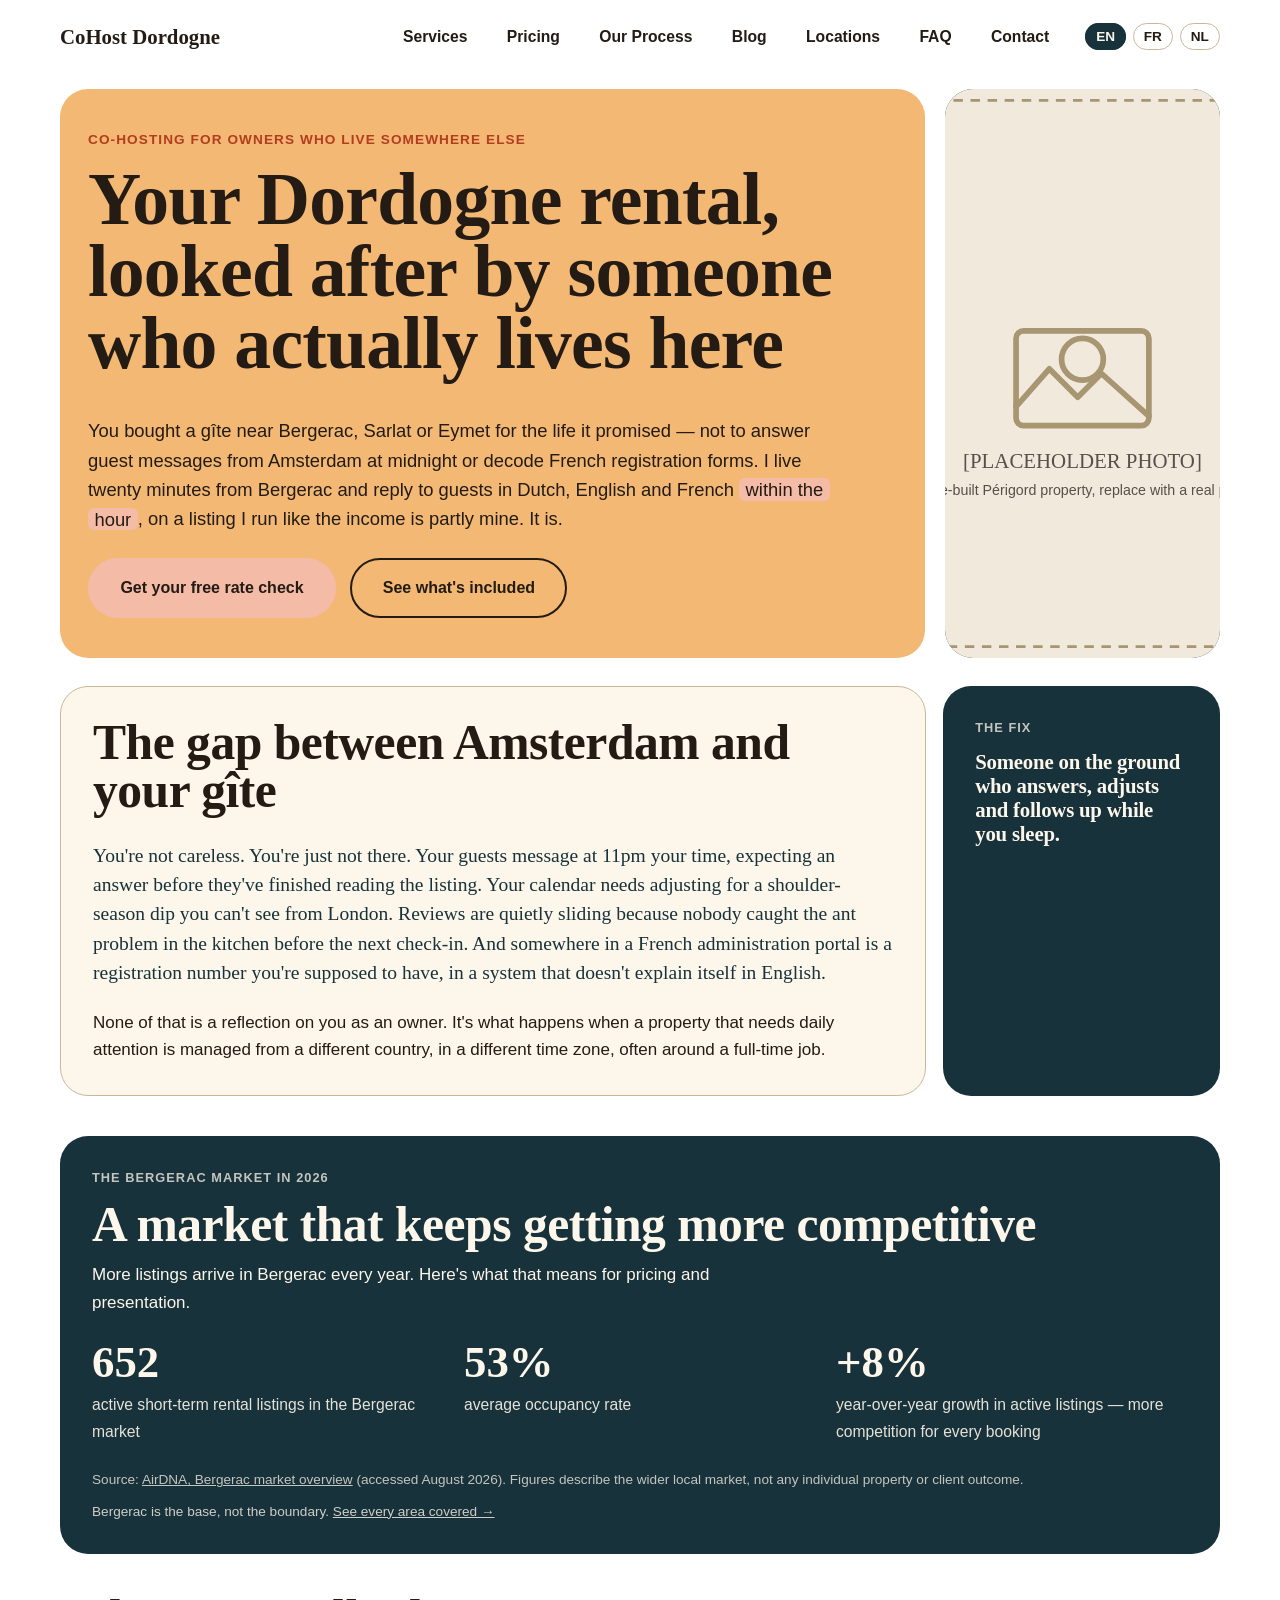
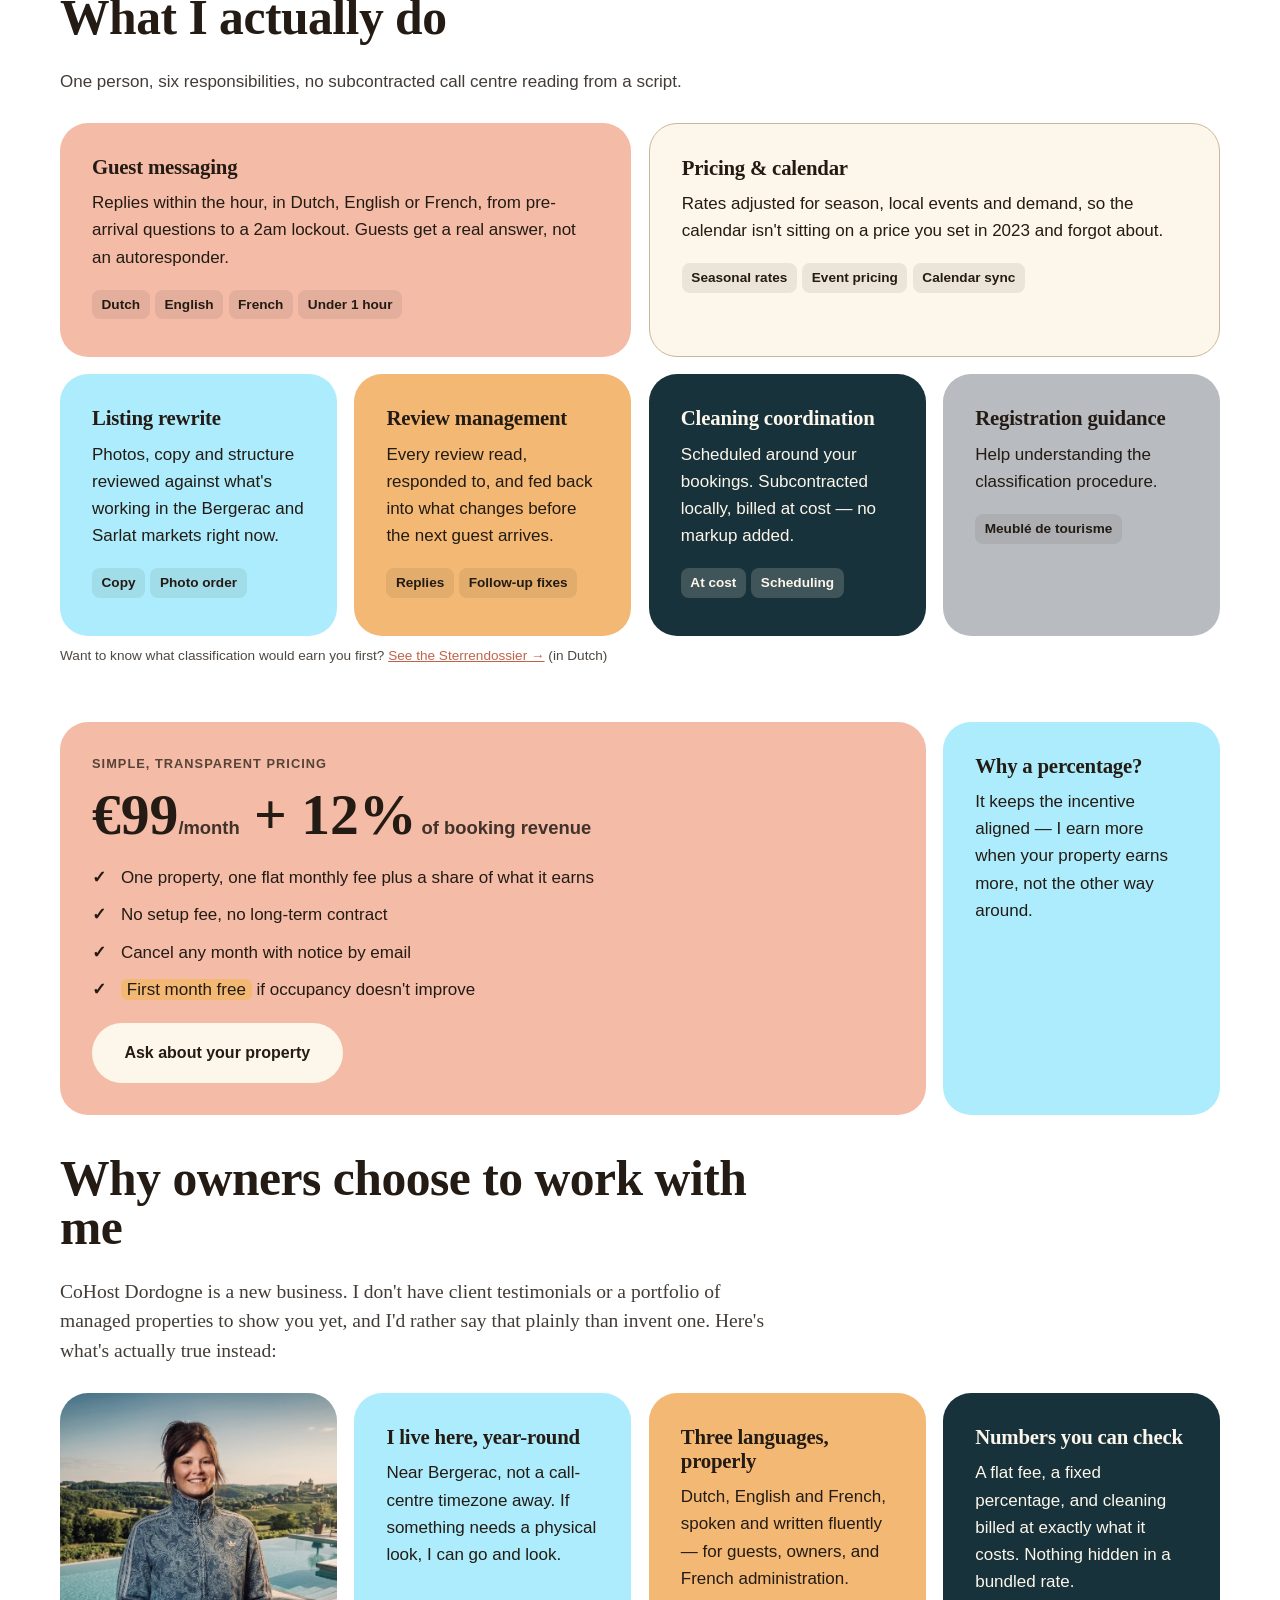
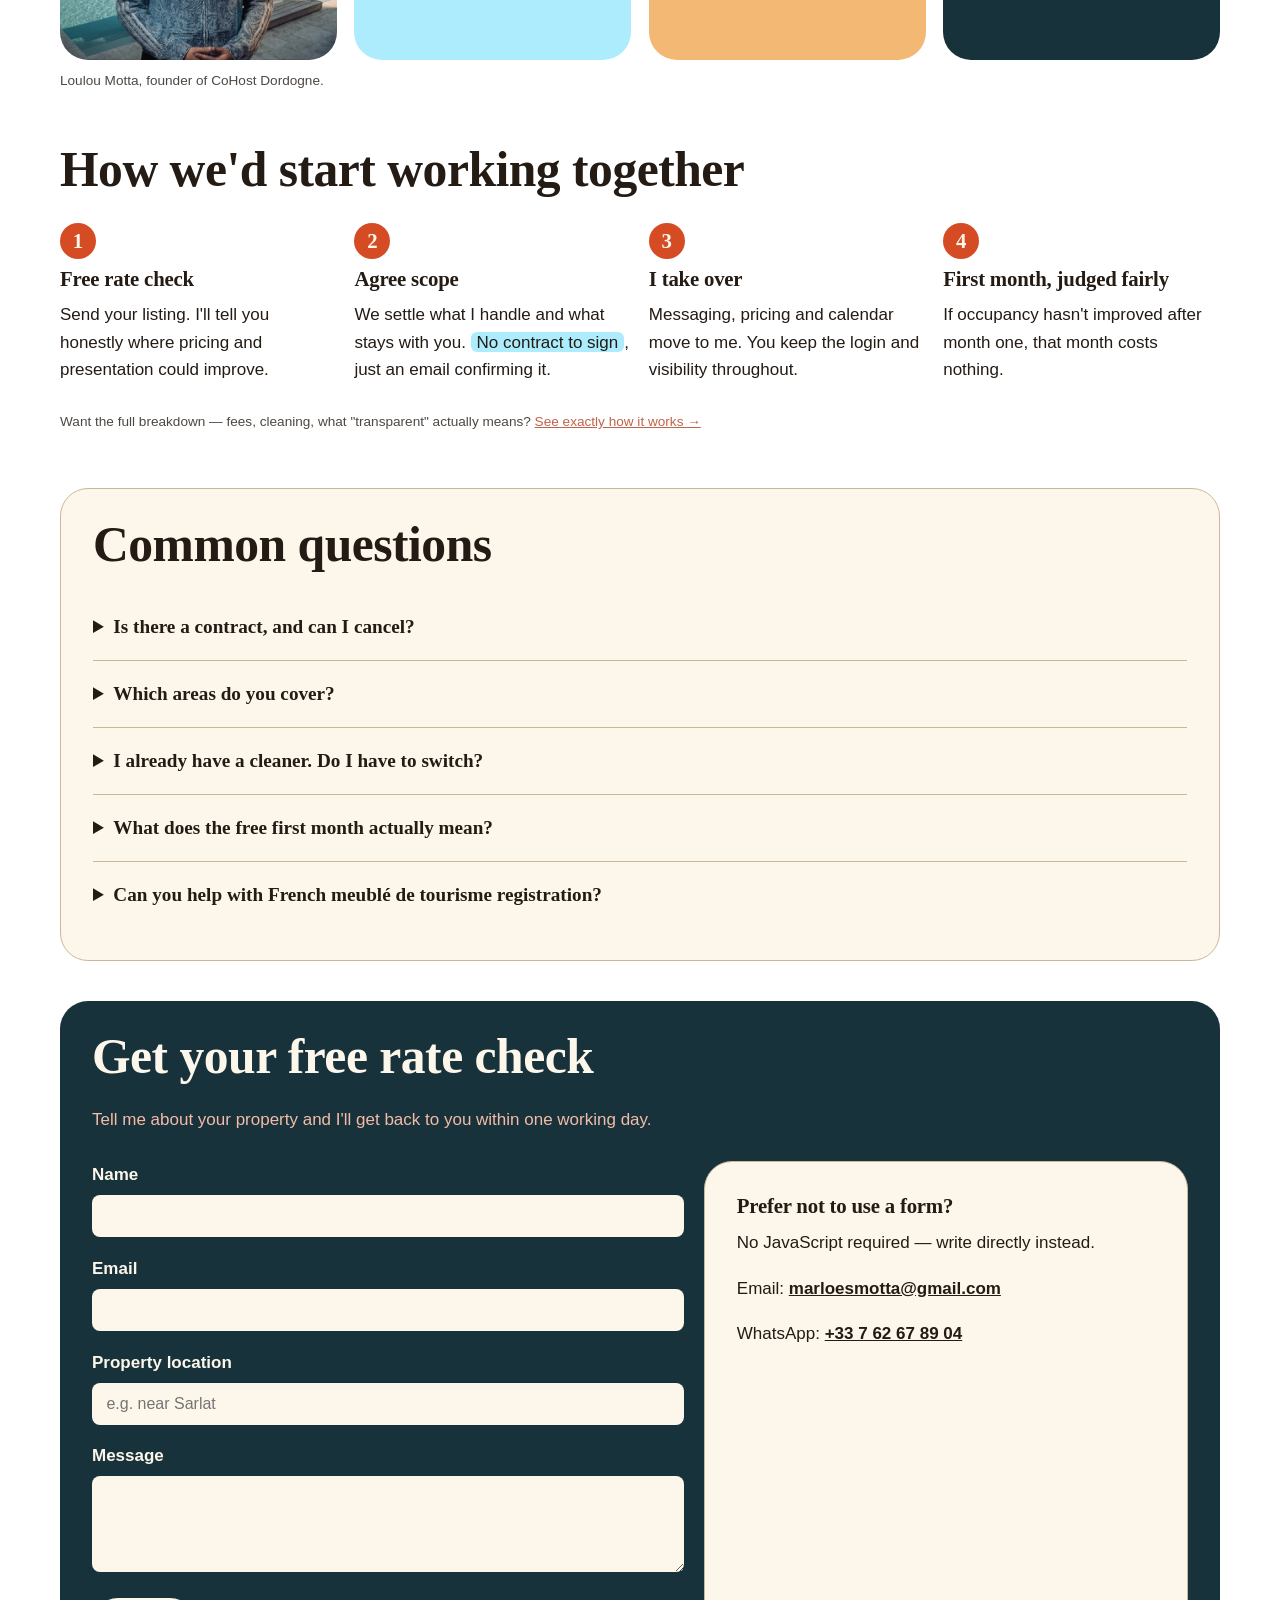
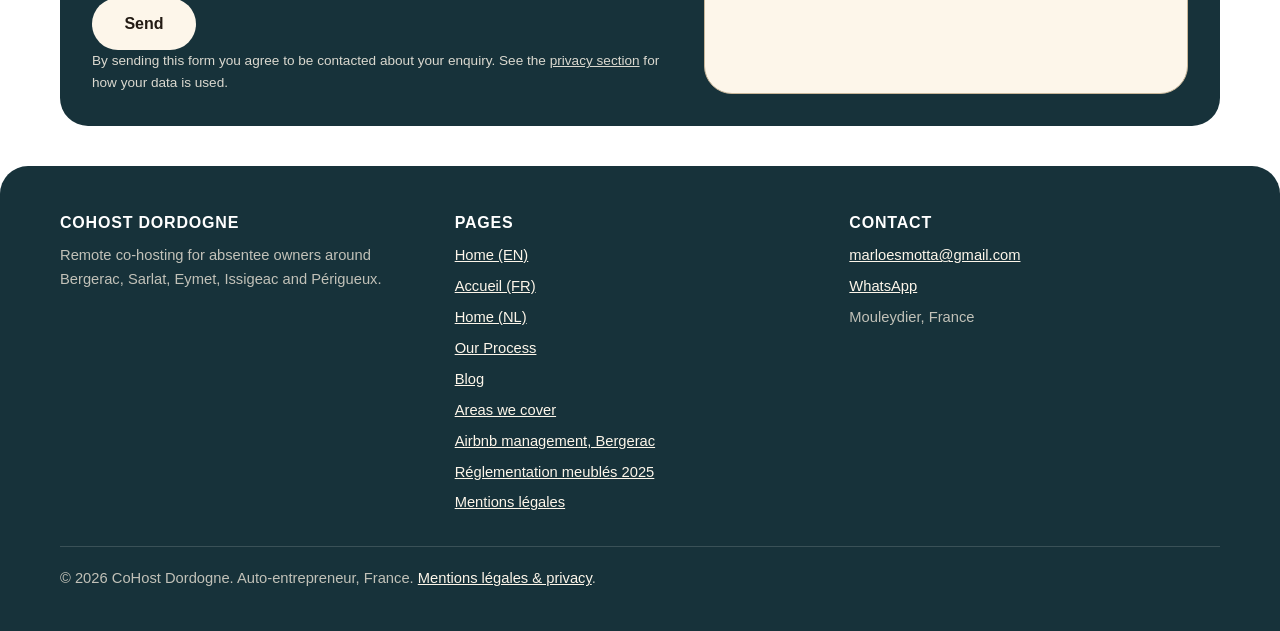
==== commit d7787de1: "Strengthen site structure, navigation and internal linking - Add /airbnb-management-dordogne/ as a l" ====
--- a/index.html
+++ b/index.html
@@ -42,16 +42,13 @@
 {
   "@context": "https://schema.org",
   "@type": "LocalBusiness",
-  "@id": "https://cohostdordogne.com/#business",
   "name": "CoHost Dordogne",
-  "description": "Remote co-hosting management for absentee owners of holiday homes around Bergerac, Sarlat, Eymet, Lalinde, Issigeac and Périgueux.",
+  "description": "Remote co-hosting management for absentee owners of holiday homes around Bergerac, Sarlat, Eymet, Issigeac and Périgueux.",
   "image": "https://cohostdordogne.com/assets/images/founder.jpg",
   "url": "https://cohostdordogne.com/",
   "telephone": "+33 7 62 67 89 04",
   "email": "marloesmotta@gmail.com",
   "priceRange": "€€",
-  "currenciesAccepted": "EUR",
-  "paymentAccepted": "Bank transfer, Cheque, Invoice, Credit card (Stripe)",
   "address": {
     "@type": "PostalAddress",
     "streetAddress": "5 Route du Château d'Eau",
@@ -60,35 +57,7 @@
     "addressRegion": "Dordogne",
     "addressCountry": "FR"
   },
-  "geo": {
-    "@type": "GeoCoordinates",
-    "latitude": 44.855,
-    "longitude": 0.597
-  },
-  "openingHoursSpecification": [
-    {
-      "@type": "OpeningHoursSpecification",
-      "dayOfWeek": ["Monday", "Tuesday", "Wednesday", "Thursday", "Friday", "Saturday"],
-      "opens": "09:00",
-      "closes": "19:00",
-      "description": "By appointment — phone or WhatsApp"
-    }
-  ],
-  "areaServed": [
-    { "@type": "City", "name": "Bergerac" },
-    { "@type": "City", "name": "Eymet" },
-    { "@type": "City", "name": "Lalinde" },
-    { "@type": "City", "name": "Issigeac" },
-    { "@type": "City", "name": "Sainte-Foy-la-Grande" },
-    { "@type": "City", "name": "Monbazillac" },
-    { "@type": "City", "name": "Sarlat-la-Canéda" },
-    { "@type": "City", "name": "Périgueux" },
-    {
-      "@type": "GeoCircle",
-      "geoMidpoint": { "@type": "GeoCoordinates", "latitude": 44.85, "longitude": 0.48 },
-      "geoRadius": "30000"
-    }
-  ],
+  "areaServed": ["Bergerac", "Sarlat-la-Canéda", "Eymet", "Issigeac", "Périgueux"],
   "sameAs": []
 }
 </script>
@@ -111,7 +80,7 @@
       "name": "Which areas do you cover?",
       "acceptedAnswer": {
         "@type": "Answer",
-        "text": "Properties around Bergerac, Sarlat, Eymet, Lalinde, Issigeac, Périgueux and the villages between them. If you're further out, ask — I may still be able to help."
+        "text": "Properties around Bergerac, Sarlat, Eymet, Issigeac, Périgueux and the villages between them. If you're further out, ask — I may still be able to help."
       }
     },
     {
@@ -137,14 +106,6 @@
         "@type": "Answer",
         "text": "I can guide you through what the registration involves and point you to the right local office, in plain English or Dutch. I'm not a lawyer or accountant, so for formal tax or legal advice I'll point you to someone qualified."
       }
-    },
-    {
-      "@type": "Question",
-      "name": "How can I pay you?",
-      "acceptedAnswer": {
-        "@type": "Answer",
-        "text": "Bank transfer, cheque or invoice — whichever is easiest for you. If you'd rather pay by card, I can send a Stripe payment link instead."
-      }
     }
   ]
 }
@@ -161,8 +122,9 @@
         <li><a href="/#services">Services</a></li>
         <li><a href="/#pricing">Pricing</a></li>
         <li><a href="/our-process/">Our Process</a></li>
+        <li><a href="/blog/">Blog</a></li>
+        <li><a href="/airbnb-management-dordogne/">Locations</a></li>
         <li><a href="/#faq">FAQ</a></li>
-        <li><a href="/airbnb-management-bergerac/">Bergerac area</a></li>
         <li><a href="/#contact">Contact</a></li>
       </ul>
       <ul class="lang-switch" aria-label="Language">
@@ -185,6 +147,7 @@
             <li><a href="/#pricing">Pricing</a></li>
             <li><a href="/our-process/">Our Process</a></li>
             <li><a href="/blog/">Blog</a></li>
+            <li><a href="/airbnb-management-dordogne/">Locations</a></li>
             <li><a href="/#faq">FAQ</a></li>
             <li><a href="/airbnb-management-bergerac/">Bergerac area</a></li>
             <li><a href="/reglementation-meubles-tourisme-2025/">Registration guide</a></li>
@@ -260,6 +223,7 @@
             </div>
           </div>
           <p class="stat-source">Source: <a href="https://www.airdna.co/vacation-rental-data/app/fr/new-aquitaine/bergerac/overview">AirDNA, Bergerac market overview</a> (accessed August 2026). Figures describe the wider local market, not any individual property or client outcome.</p>
+          <p class="figure-caption">Bergerac is the base, not the boundary. <a href="/airbnb-management-dordogne/">See every area covered →</a></p>
         </div>
       </div>
     </div>
@@ -368,20 +332,6 @@
     </div>
   </section>
 
-  <section id="service-area" class="section">
-    <div class="container">
-      <div class="section-intro">
-        <h2>Where I work</h2>
-        <p>Based in Mouleydier, a few minutes from Bergerac and its small airport — close enough to check on a property in person, not just by phone.</p>
-      </div>
-      <div class="bento">
-        <div class="block block-mist span-4">
-          <p>Most of the properties I manage sit within about half an hour of Bergerac: <strong>Eymet</strong>, a bastide with a long-established British community; <strong>Lalinde</strong>, on the Dordogne toward the Périgord Noir; <strong>Issigeac</strong>, a circular medieval village that fills on market day; <strong>Sainte-Foy-la-Grande</strong>, downstream toward the Gironde; and <strong>Monbazillac</strong>, where the vineyards and château sit above the valley. Closer in, that includes the villages around Mouleydier itself — <strong>Creysse</strong>, <strong>La Force</strong>, <strong>Prigonrieux</strong>, <strong>Lamonzie-Saint-Martin</strong> and <strong>Saint-Nexans</strong>. Further out, I also manage properties near <strong>Sarlat</strong> and <strong>Périgueux</strong>. See the <a href="/airbnb-management-bergerac/">Bergerac area page</a> for what changes town by town — and if your gîte sits somewhere in between, ask anyway.</p>
-        </div>
-      </div>
-    </div>
-  </section>
-
   <section class="section">
     <div class="container">
       <div class="section-intro">
@@ -410,7 +360,7 @@
           </details>
           <details class="faq-item">
             <summary>Which areas do you cover?</summary>
-            <p>Properties around Bergerac, Sarlat, Eymet, Lalinde, Issigeac, Périgueux and the villages between them. Further out? Ask anyway.</p>
+            <p>Properties around Bergerac, Sarlat, Eymet, Issigeac, Périgueux and the villages between them. Further out? Ask anyway.</p>
           </details>
           <details class="faq-item">
             <summary>I already have a cleaner. Do I have to switch?</summary>
@@ -423,10 +373,6 @@
           <details class="faq-item">
             <summary>Can you help with French meublé de tourisme registration?</summary>
             <p>I can guide you through what the registration involves and point you to the right local office, in plain English or Dutch. I'm not a lawyer or accountant — for formal tax or legal advice I'll point you to someone qualified. See the <a href="/reglementation-meubles-tourisme-2025/">registration guide</a> for the details.</p>
-          </details>
-          <details class="faq-item">
-            <summary>How can I pay you?</summary>
-            <p>Bank transfer, cheque or invoice — whichever is easiest for you. If you'd rather pay by card, I can send a Stripe payment link instead.</p>
           </details>
         </div>
       </div>
@@ -473,7 +419,6 @@
               <p>No JavaScript required — write directly instead.</p>
               <p>Email: <a href="mailto:marloesmotta@gmail.com">marloesmotta@gmail.com</a></p>
               <p>WhatsApp: <a href="https://wa.me/33762678904">+33 7 62 67 89 04</a></p>
-              <p>Usually reachable by phone or WhatsApp Monday–Saturday, 9am–7pm, by appointment.</p>
             </div>
           </div>
         </div>
@@ -488,7 +433,7 @@
     <div class="footer-grid">
       <div>
         <h3>CoHost Dordogne</h3>
-        <p>Remote co-hosting for absentee owners around Bergerac, Sarlat, Eymet, Lalinde, Issigeac and Périgueux.</p>
+        <p>Remote co-hosting for absentee owners around Bergerac, Sarlat, Eymet, Issigeac and Périgueux.</p>
       </div>
       <div>
         <h3>Pages</h3>
@@ -498,6 +443,7 @@
           <li><a href="/nl/">Home (NL)</a></li>
           <li><a href="/our-process/">Our Process</a></li>
           <li><a href="/blog/">Blog</a></li>
+          <li><a href="/airbnb-management-dordogne/">Areas we cover</a></li>
           <li><a href="/airbnb-management-bergerac/">Airbnb management, Bergerac</a></li>
           <li><a href="/reglementation-meubles-tourisme-2025/">Réglementation meublés 2025</a></li>
           <li><a href="/mentions-legales/">Mentions légales</a></li>
@@ -507,10 +453,9 @@
         <h3>Contact</h3>
         <ul>
           <li><a href="mailto:marloesmotta@gmail.com">marloesmotta@gmail.com</a></li>
-          <li><a href="tel:+33762678904">+33 7 62 67 89 04</a></li>
           <li><a href="https://wa.me/33762678904">WhatsApp</a></li>
+          <li>Mouleydier, France</li>
         </ul>
-        <address>CoHost Dordogne<br>5 Route du Château d'Eau<br>24520 Mouleydier, France</address>
       </div>
     </div>
     <div class="footer-bottom">
--- a/css/style.css
+++ b/css/style.css
@@ -300,6 +300,64 @@
   color: var(--color-ink);
 }
 
+/* Breadcrumb trail */
+
+.breadcrumb-nav {
+  max-width: var(--max-width);
+  margin: 0 auto;
+  padding: 0.75rem 1.25rem 0;
+}
+
+.breadcrumb-list {
+  display: flex;
+  flex-wrap: wrap;
+  list-style: none;
+  margin: 0;
+  padding: 0;
+  font-size: 0.85rem;
+  color: var(--color-ink);
+  opacity: 0.75;
+}
+
+.breadcrumb-list li {
+  display: flex;
+  align-items: center;
+}
+
+.breadcrumb-list li + li::before {
+  content: "/";
+  margin: 0 0.5em;
+  opacity: 0.6;
+}
+
+.breadcrumb-list a {
+  color: var(--color-ink);
+  text-decoration: underline;
+  text-decoration-color: var(--color-stone-line);
+  text-underline-offset: 0.15em;
+}
+
+.breadcrumb-list a:hover {
+  text-decoration-color: var(--color-ink);
+}
+
+.breadcrumb-list [aria-current="page"] {
+  font-weight: 700;
+  opacity: 1;
+}
+
+/* Location cards */
+
+.location-card {
+  display: flex;
+  flex-direction: column;
+  gap: 0.5rem;
+}
+
+.location-card .tag-pill {
+  align-self: flex-start;
+}
+
 @media (min-width: 60rem) {
   .nav-toggle {
     display: none;
@@ -844,10 +902,6 @@
   margin-bottom: 0.5em;
 }
 
-.footer-grid address {
-  font-style: normal;
-}
-
 .footer-bottom {
   border-top: 1px solid rgba(255, 255, 255, 0.15);
   padding-top: 1.25rem;
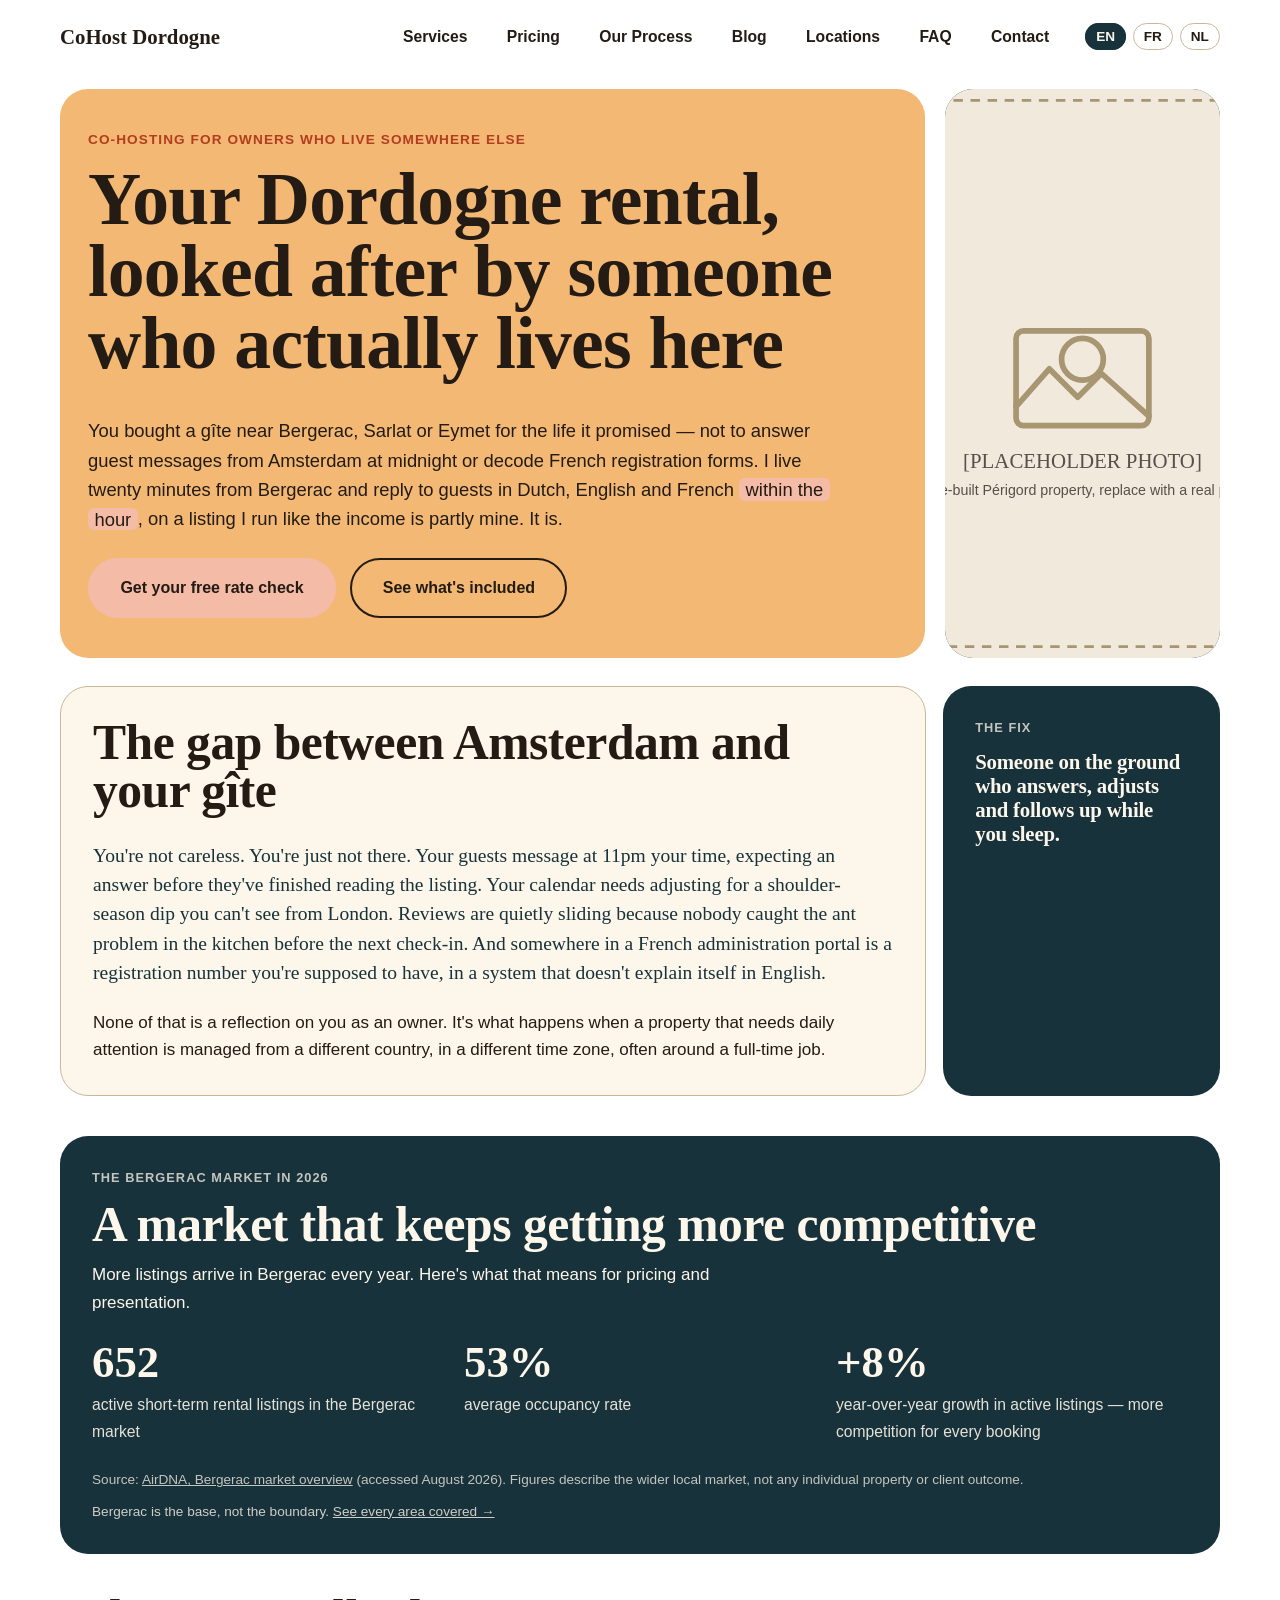
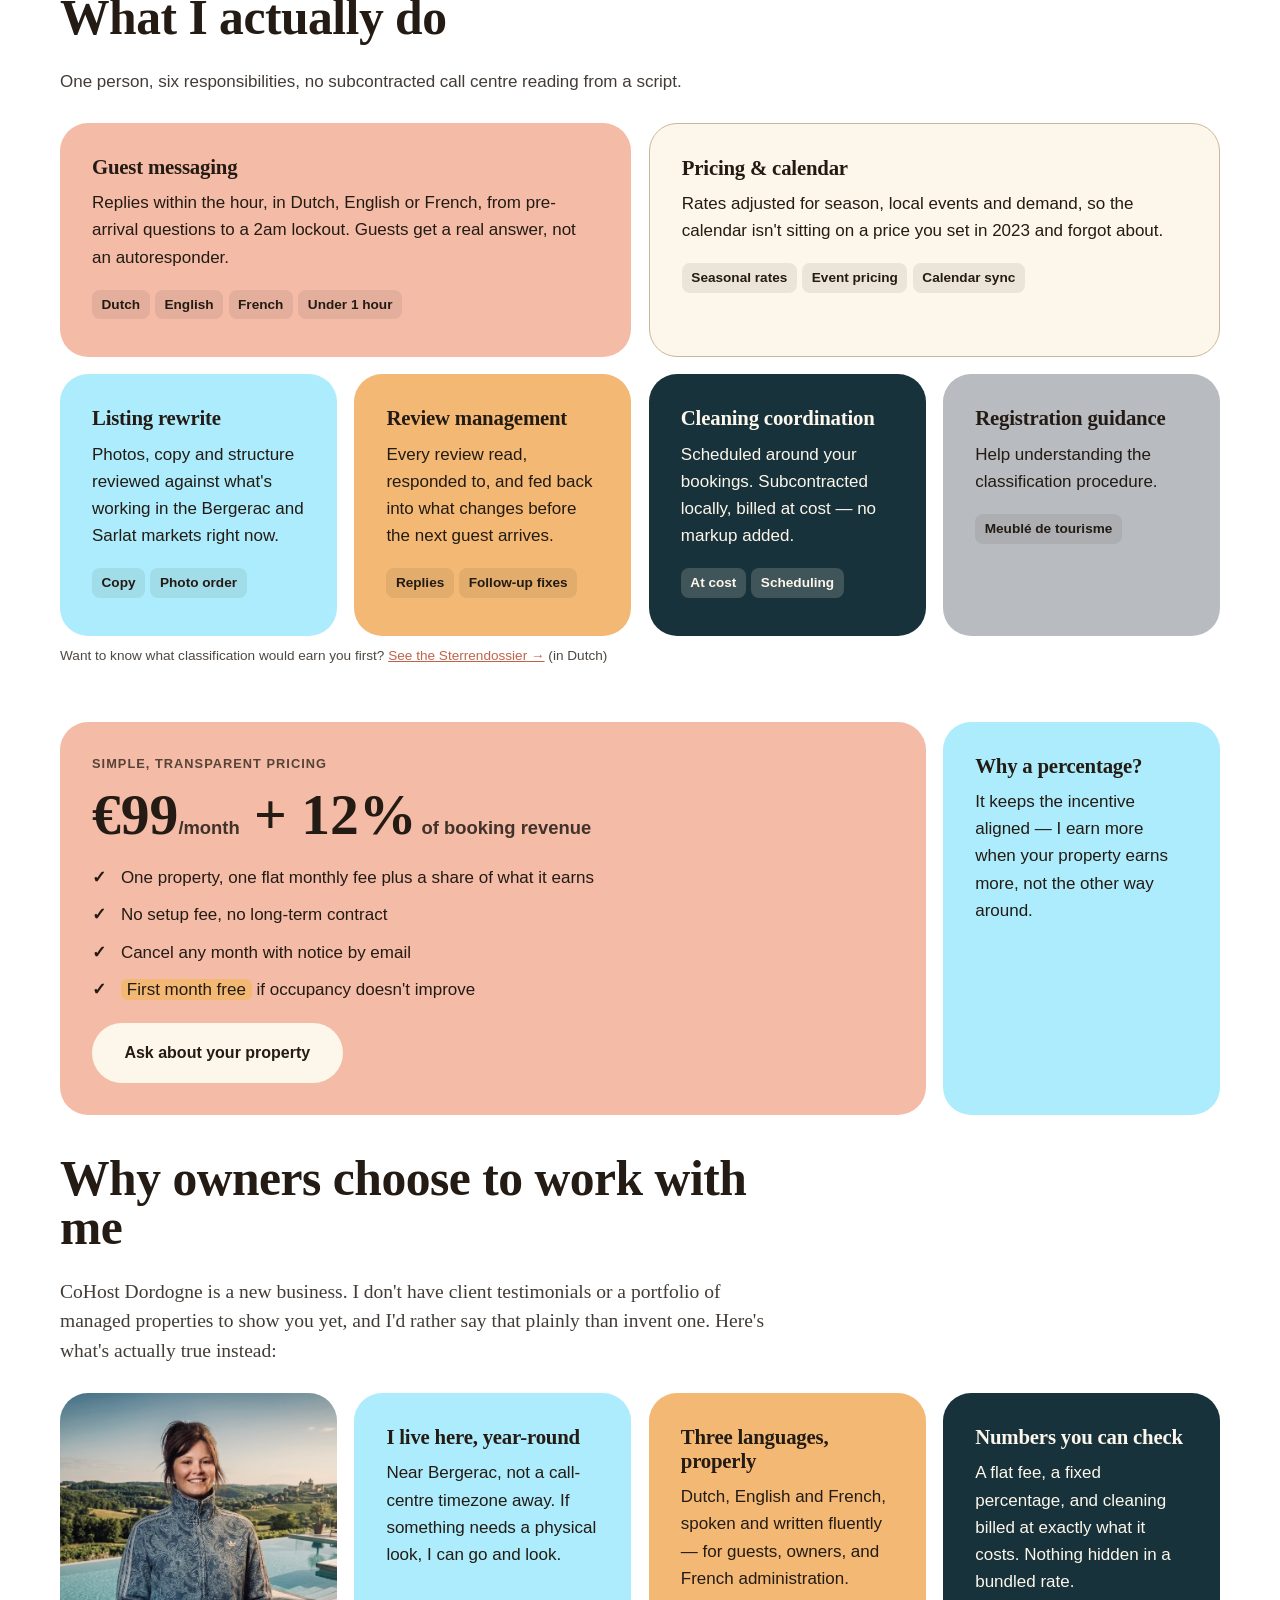
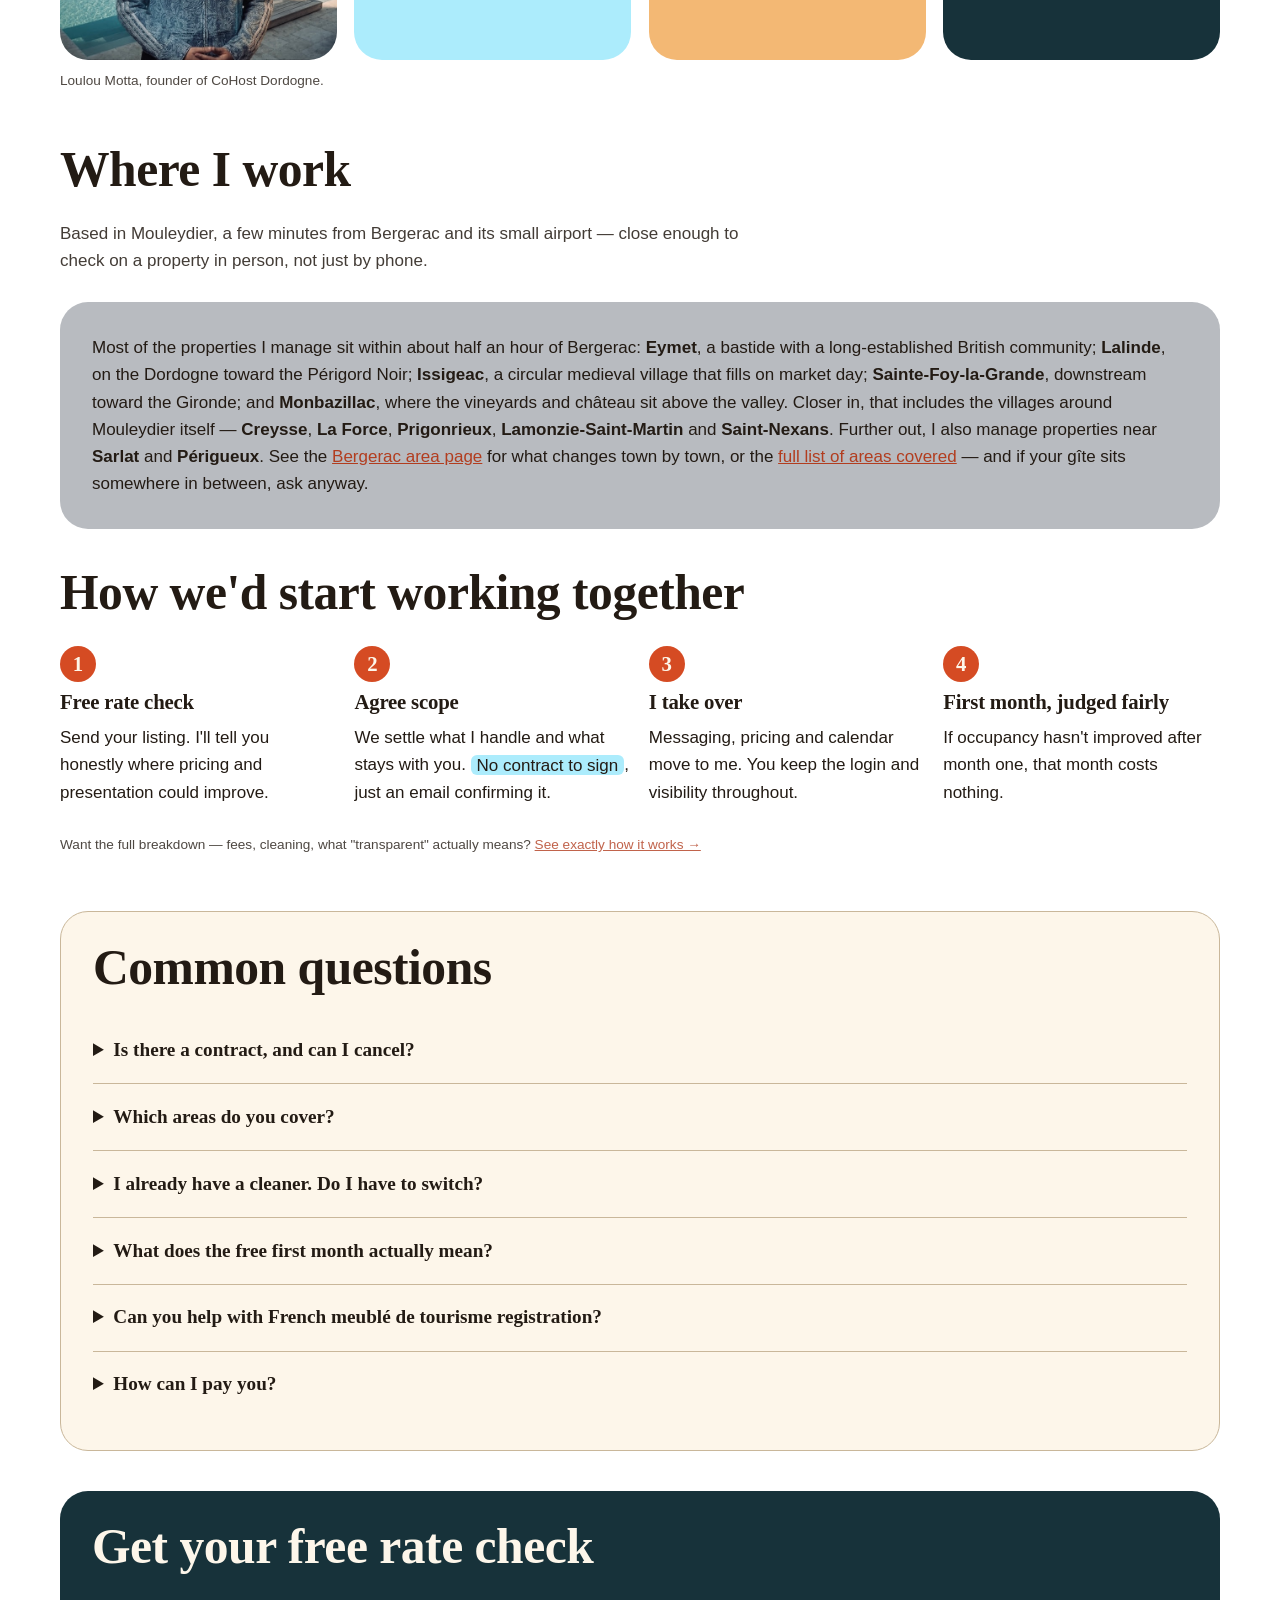
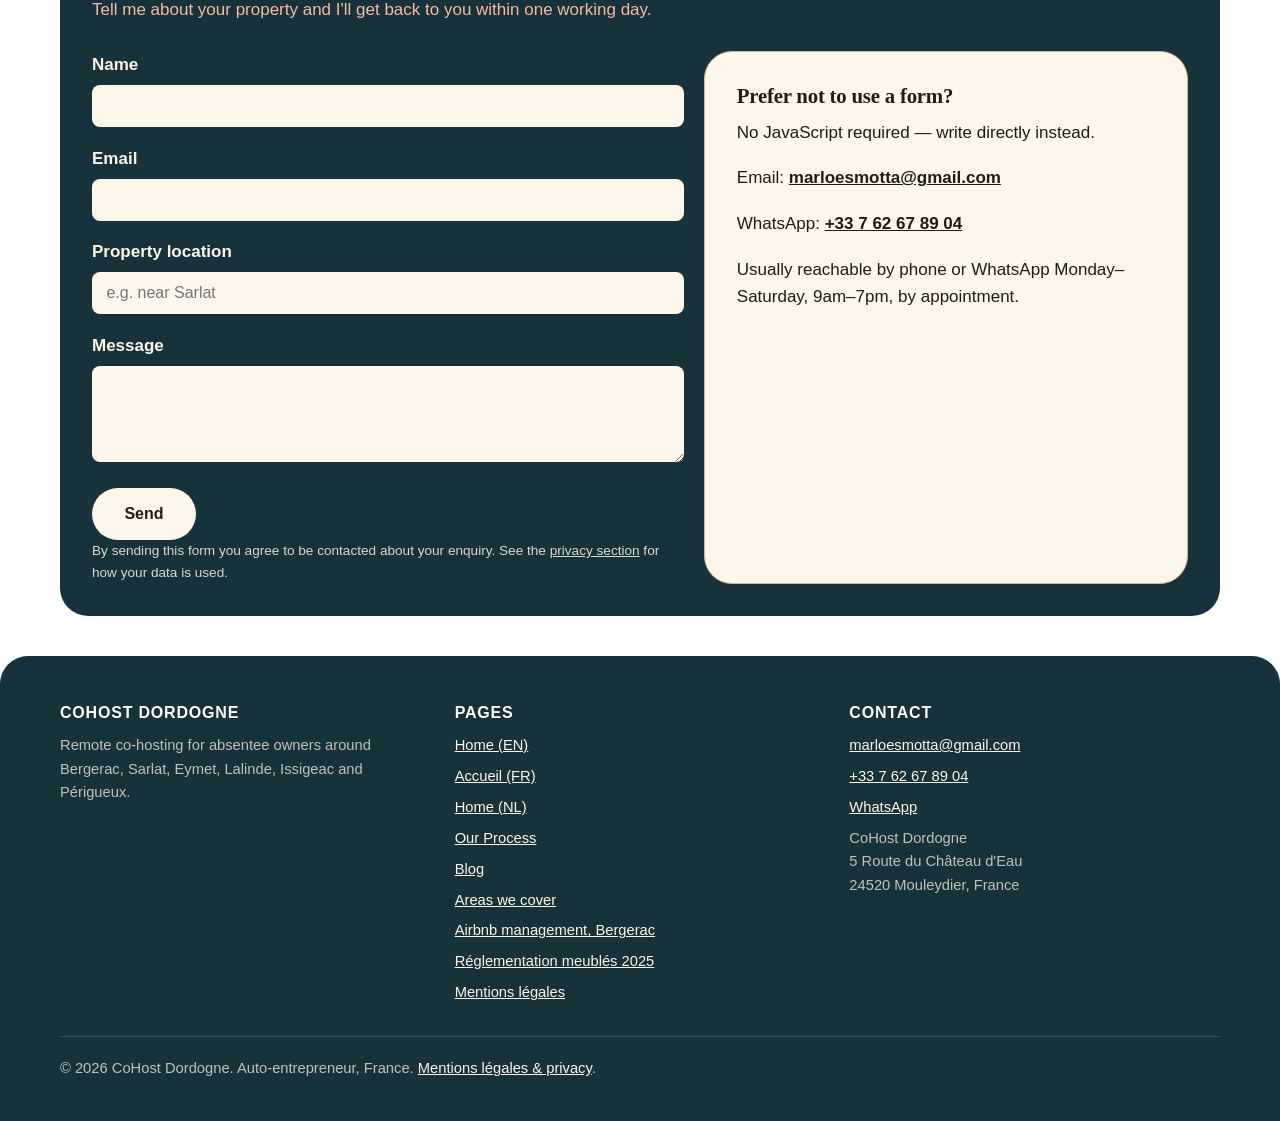
==== commit 73135a00: "Merge remote-tracking branch 'origin/main' into claude/site-structure-seo-8t29nd # Conflicts: #	blog" ====
--- a/index.html
+++ b/index.html
@@ -42,13 +42,16 @@
 {
   "@context": "https://schema.org",
   "@type": "LocalBusiness",
+  "@id": "https://cohostdordogne.com/#business",
   "name": "CoHost Dordogne",
-  "description": "Remote co-hosting management for absentee owners of holiday homes around Bergerac, Sarlat, Eymet, Issigeac and Périgueux.",
+  "description": "Remote co-hosting management for absentee owners of holiday homes around Bergerac, Sarlat, Eymet, Lalinde, Issigeac and Périgueux.",
   "image": "https://cohostdordogne.com/assets/images/founder.jpg",
   "url": "https://cohostdordogne.com/",
   "telephone": "+33 7 62 67 89 04",
   "email": "marloesmotta@gmail.com",
   "priceRange": "€€",
+  "currenciesAccepted": "EUR",
+  "paymentAccepted": "Bank transfer, Cheque, Invoice, Credit card (Stripe)",
   "address": {
     "@type": "PostalAddress",
     "streetAddress": "5 Route du Château d'Eau",
@@ -57,7 +60,35 @@
     "addressRegion": "Dordogne",
     "addressCountry": "FR"
   },
-  "areaServed": ["Bergerac", "Sarlat-la-Canéda", "Eymet", "Issigeac", "Périgueux"],
+  "geo": {
+    "@type": "GeoCoordinates",
+    "latitude": 44.855,
+    "longitude": 0.597
+  },
+  "openingHoursSpecification": [
+    {
+      "@type": "OpeningHoursSpecification",
+      "dayOfWeek": ["Monday", "Tuesday", "Wednesday", "Thursday", "Friday", "Saturday"],
+      "opens": "09:00",
+      "closes": "19:00",
+      "description": "By appointment — phone or WhatsApp"
+    }
+  ],
+  "areaServed": [
+    { "@type": "City", "name": "Bergerac" },
+    { "@type": "City", "name": "Eymet" },
+    { "@type": "City", "name": "Lalinde" },
+    { "@type": "City", "name": "Issigeac" },
+    { "@type": "City", "name": "Sainte-Foy-la-Grande" },
+    { "@type": "City", "name": "Monbazillac" },
+    { "@type": "City", "name": "Sarlat-la-Canéda" },
+    { "@type": "City", "name": "Périgueux" },
+    {
+      "@type": "GeoCircle",
+      "geoMidpoint": { "@type": "GeoCoordinates", "latitude": 44.85, "longitude": 0.48 },
+      "geoRadius": "30000"
+    }
+  ],
   "sameAs": []
 }
 </script>
@@ -80,7 +111,7 @@
       "name": "Which areas do you cover?",
       "acceptedAnswer": {
         "@type": "Answer",
-        "text": "Properties around Bergerac, Sarlat, Eymet, Issigeac, Périgueux and the villages between them. If you're further out, ask — I may still be able to help."
+        "text": "Properties around Bergerac, Sarlat, Eymet, Lalinde, Issigeac, Périgueux and the villages between them. If you're further out, ask — I may still be able to help."
       }
     },
     {
@@ -105,6 +136,14 @@
       "acceptedAnswer": {
         "@type": "Answer",
         "text": "I can guide you through what the registration involves and point you to the right local office, in plain English or Dutch. I'm not a lawyer or accountant, so for formal tax or legal advice I'll point you to someone qualified."
+      }
+    },
+    {
+      "@type": "Question",
+      "name": "How can I pay you?",
+      "acceptedAnswer": {
+        "@type": "Answer",
+        "text": "Bank transfer, cheque or invoice — whichever is easiest for you. If you'd rather pay by card, I can send a Stripe payment link instead."
       }
     }
   ]
@@ -332,6 +371,20 @@
     </div>
   </section>
 
+  <section id="service-area" class="section">
+    <div class="container">
+      <div class="section-intro">
+        <h2>Where I work</h2>
+        <p>Based in Mouleydier, a few minutes from Bergerac and its small airport — close enough to check on a property in person, not just by phone.</p>
+      </div>
+      <div class="bento">
+        <div class="block block-mist span-4">
+          <p>Most of the properties I manage sit within about half an hour of Bergerac: <strong>Eymet</strong>, a bastide with a long-established British community; <strong>Lalinde</strong>, on the Dordogne toward the Périgord Noir; <strong>Issigeac</strong>, a circular medieval village that fills on market day; <strong>Sainte-Foy-la-Grande</strong>, downstream toward the Gironde; and <strong>Monbazillac</strong>, where the vineyards and château sit above the valley. Closer in, that includes the villages around Mouleydier itself — <strong>Creysse</strong>, <strong>La Force</strong>, <strong>Prigonrieux</strong>, <strong>Lamonzie-Saint-Martin</strong> and <strong>Saint-Nexans</strong>. Further out, I also manage properties near <strong>Sarlat</strong> and <strong>Périgueux</strong>. See the <a href="/airbnb-management-bergerac/">Bergerac area page</a> for what changes town by town, or the <a href="/airbnb-management-dordogne/">full list of areas covered</a> — and if your gîte sits somewhere in between, ask anyway.</p>
+        </div>
+      </div>
+    </div>
+  </section>
+
   <section class="section">
     <div class="container">
       <div class="section-intro">
@@ -360,7 +413,7 @@
           </details>
           <details class="faq-item">
             <summary>Which areas do you cover?</summary>
-            <p>Properties around Bergerac, Sarlat, Eymet, Issigeac, Périgueux and the villages between them. Further out? Ask anyway.</p>
+            <p>Properties around Bergerac, Sarlat, Eymet, Lalinde, Issigeac, Périgueux and the villages between them. Further out? Ask anyway.</p>
           </details>
           <details class="faq-item">
             <summary>I already have a cleaner. Do I have to switch?</summary>
@@ -373,6 +426,10 @@
           <details class="faq-item">
             <summary>Can you help with French meublé de tourisme registration?</summary>
             <p>I can guide you through what the registration involves and point you to the right local office, in plain English or Dutch. I'm not a lawyer or accountant — for formal tax or legal advice I'll point you to someone qualified. See the <a href="/reglementation-meubles-tourisme-2025/">registration guide</a> for the details.</p>
+          </details>
+          <details class="faq-item">
+            <summary>How can I pay you?</summary>
+            <p>Bank transfer, cheque or invoice — whichever is easiest for you. If you'd rather pay by card, I can send a Stripe payment link instead.</p>
           </details>
         </div>
       </div>
@@ -419,6 +476,7 @@
               <p>No JavaScript required — write directly instead.</p>
               <p>Email: <a href="mailto:marloesmotta@gmail.com">marloesmotta@gmail.com</a></p>
               <p>WhatsApp: <a href="https://wa.me/33762678904">+33 7 62 67 89 04</a></p>
+              <p>Usually reachable by phone or WhatsApp Monday–Saturday, 9am–7pm, by appointment.</p>
             </div>
           </div>
         </div>
@@ -433,7 +491,7 @@
     <div class="footer-grid">
       <div>
         <h3>CoHost Dordogne</h3>
-        <p>Remote co-hosting for absentee owners around Bergerac, Sarlat, Eymet, Issigeac and Périgueux.</p>
+        <p>Remote co-hosting for absentee owners around Bergerac, Sarlat, Eymet, Lalinde, Issigeac and Périgueux.</p>
       </div>
       <div>
         <h3>Pages</h3>
@@ -453,9 +511,10 @@
         <h3>Contact</h3>
         <ul>
           <li><a href="mailto:marloesmotta@gmail.com">marloesmotta@gmail.com</a></li>
+          <li><a href="tel:+33762678904">+33 7 62 67 89 04</a></li>
           <li><a href="https://wa.me/33762678904">WhatsApp</a></li>
-          <li>Mouleydier, France</li>
         </ul>
+        <address>CoHost Dordogne<br>5 Route du Château d'Eau<br>24520 Mouleydier, France</address>
       </div>
     </div>
     <div class="footer-bottom">
--- a/css/style.css
+++ b/css/style.css
@@ -902,6 +902,10 @@
   margin-bottom: 0.5em;
 }
 
+.footer-grid address {
+  font-style: normal;
+}
+
 .footer-bottom {
   border-top: 1px solid rgba(255, 255, 255, 0.15);
   padding-top: 1.25rem;
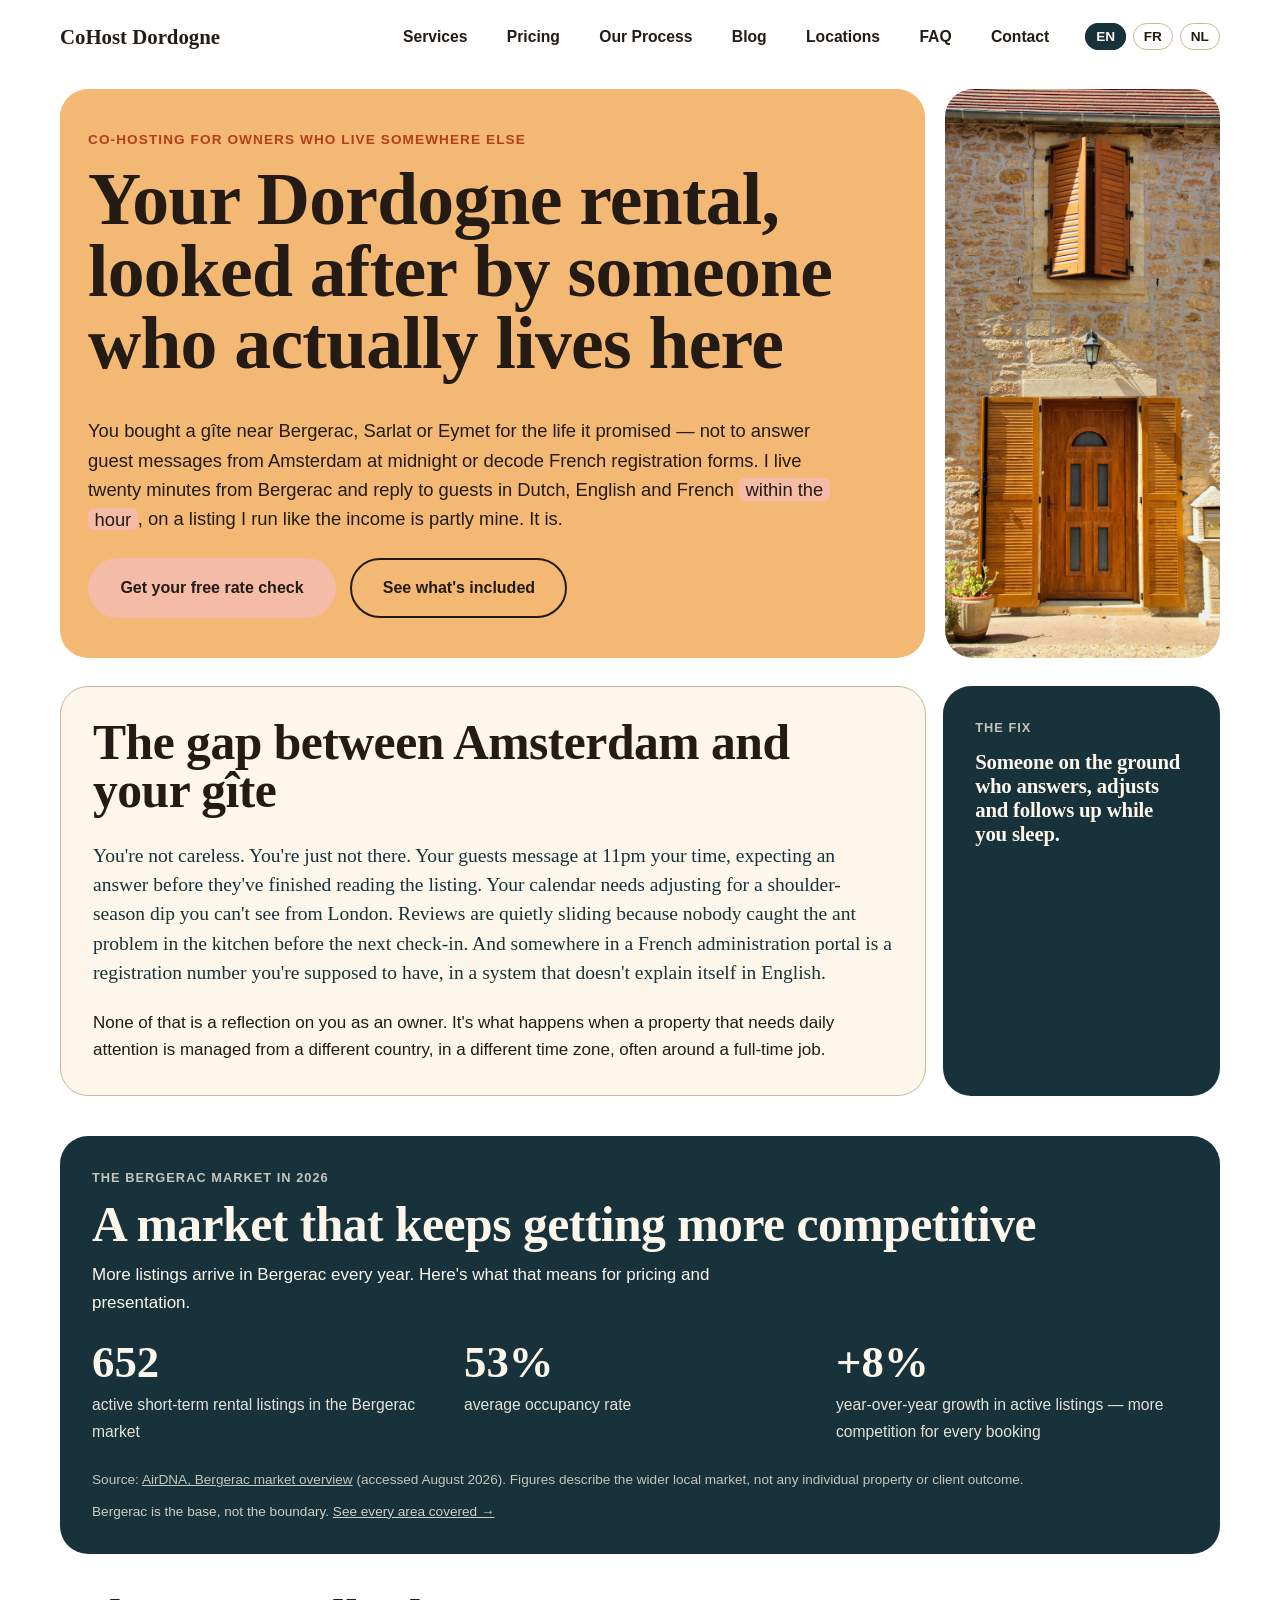
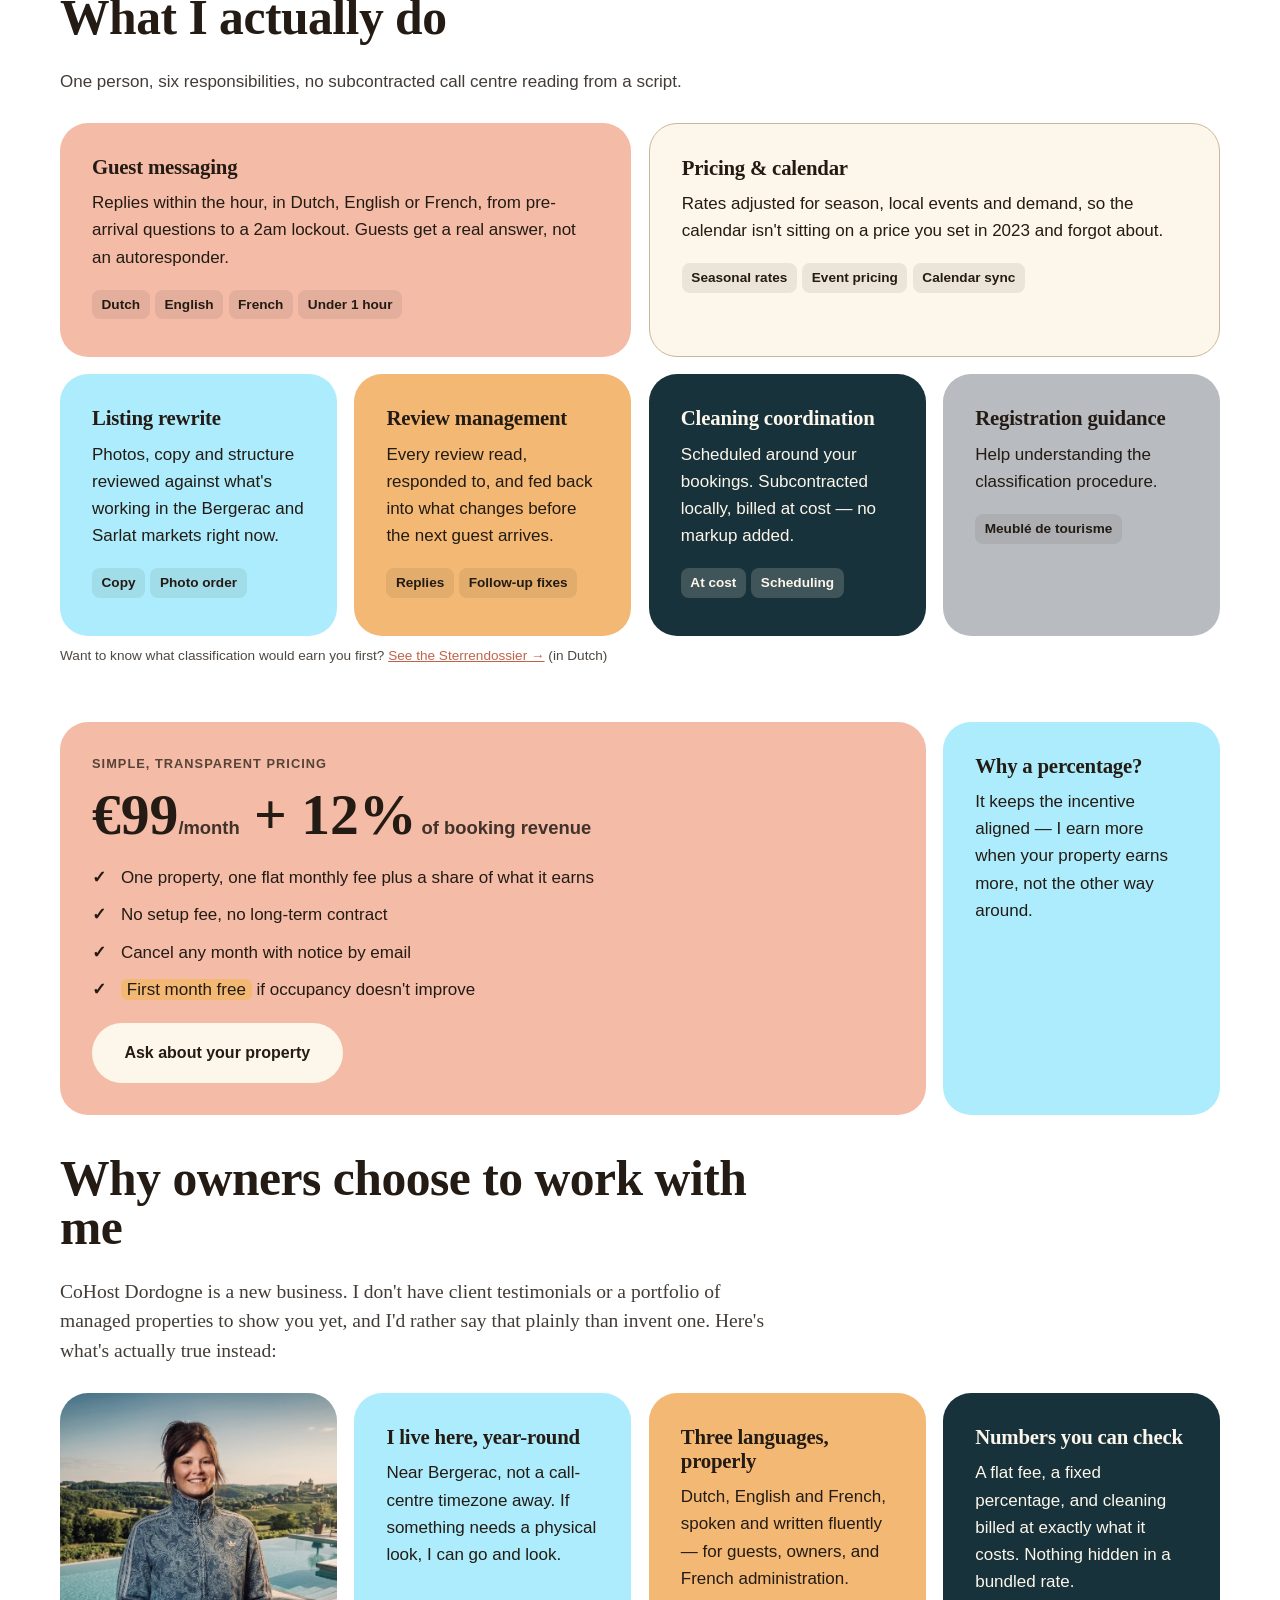
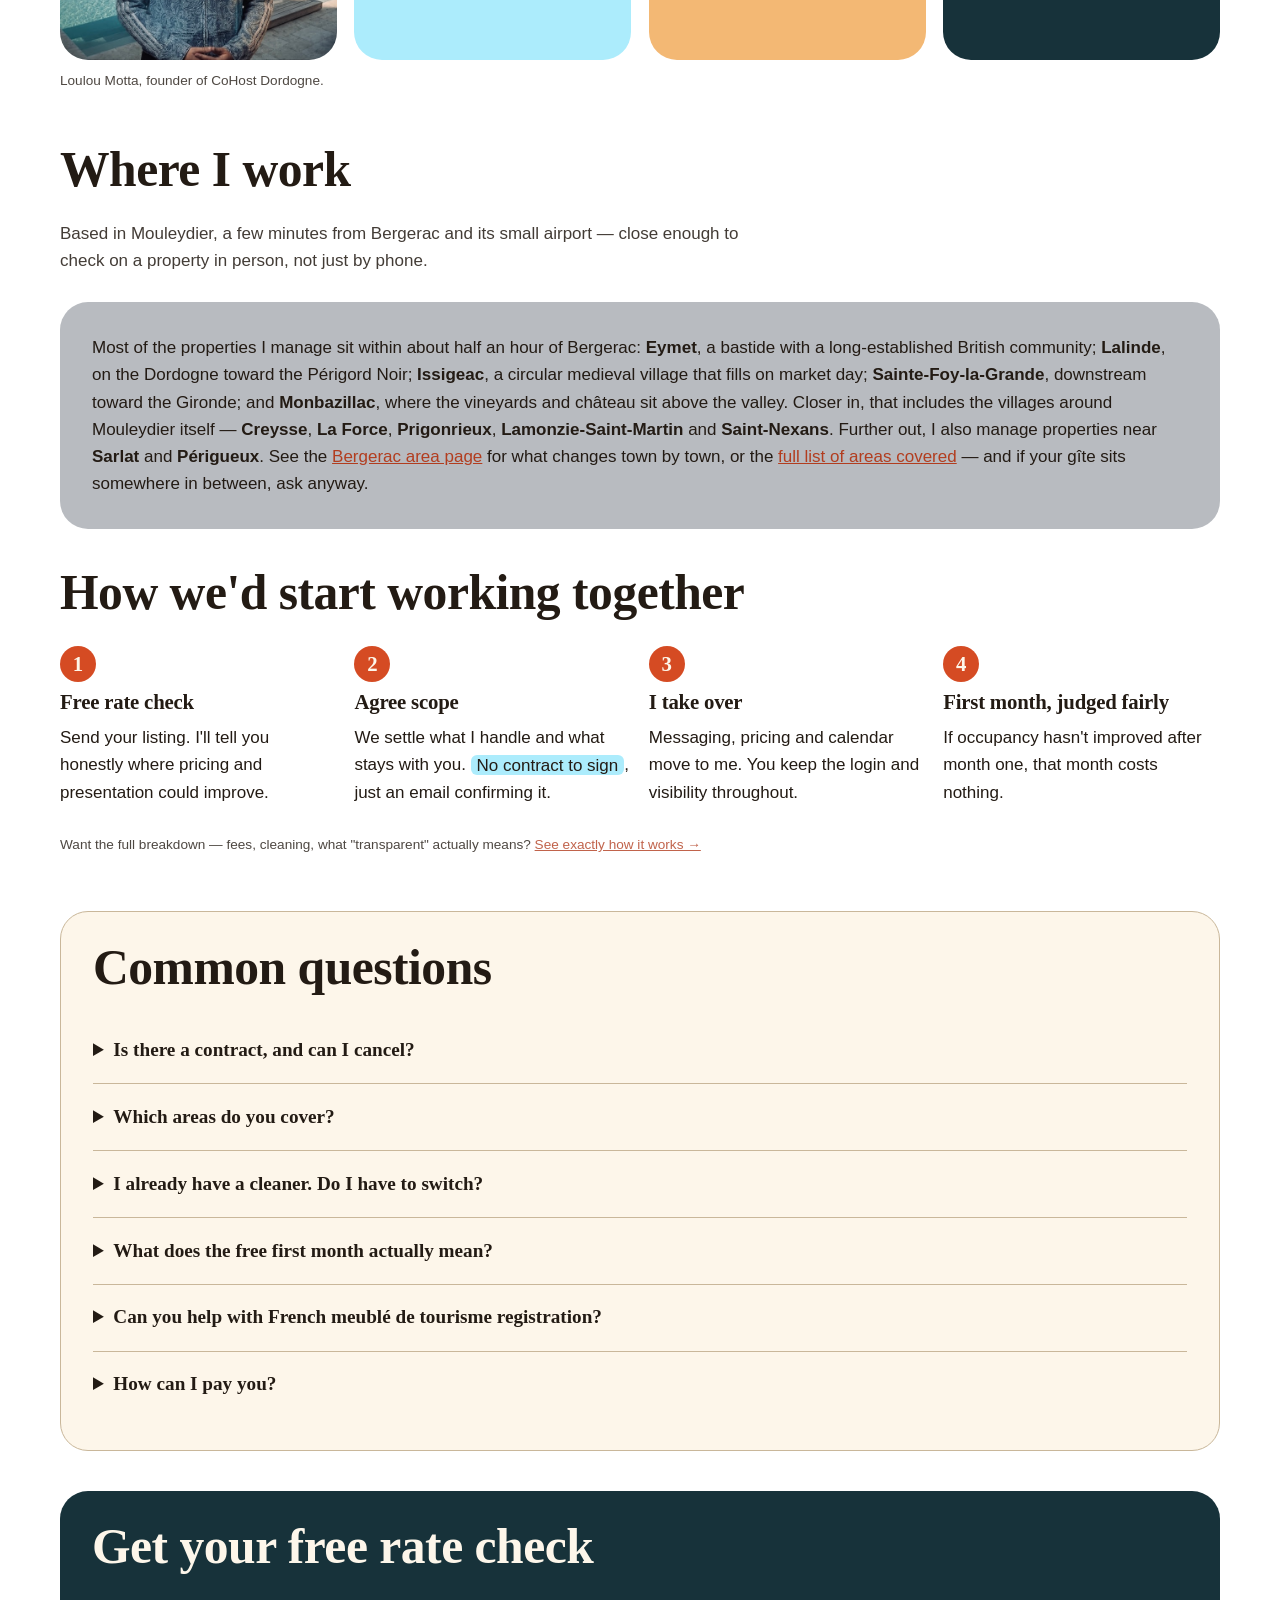
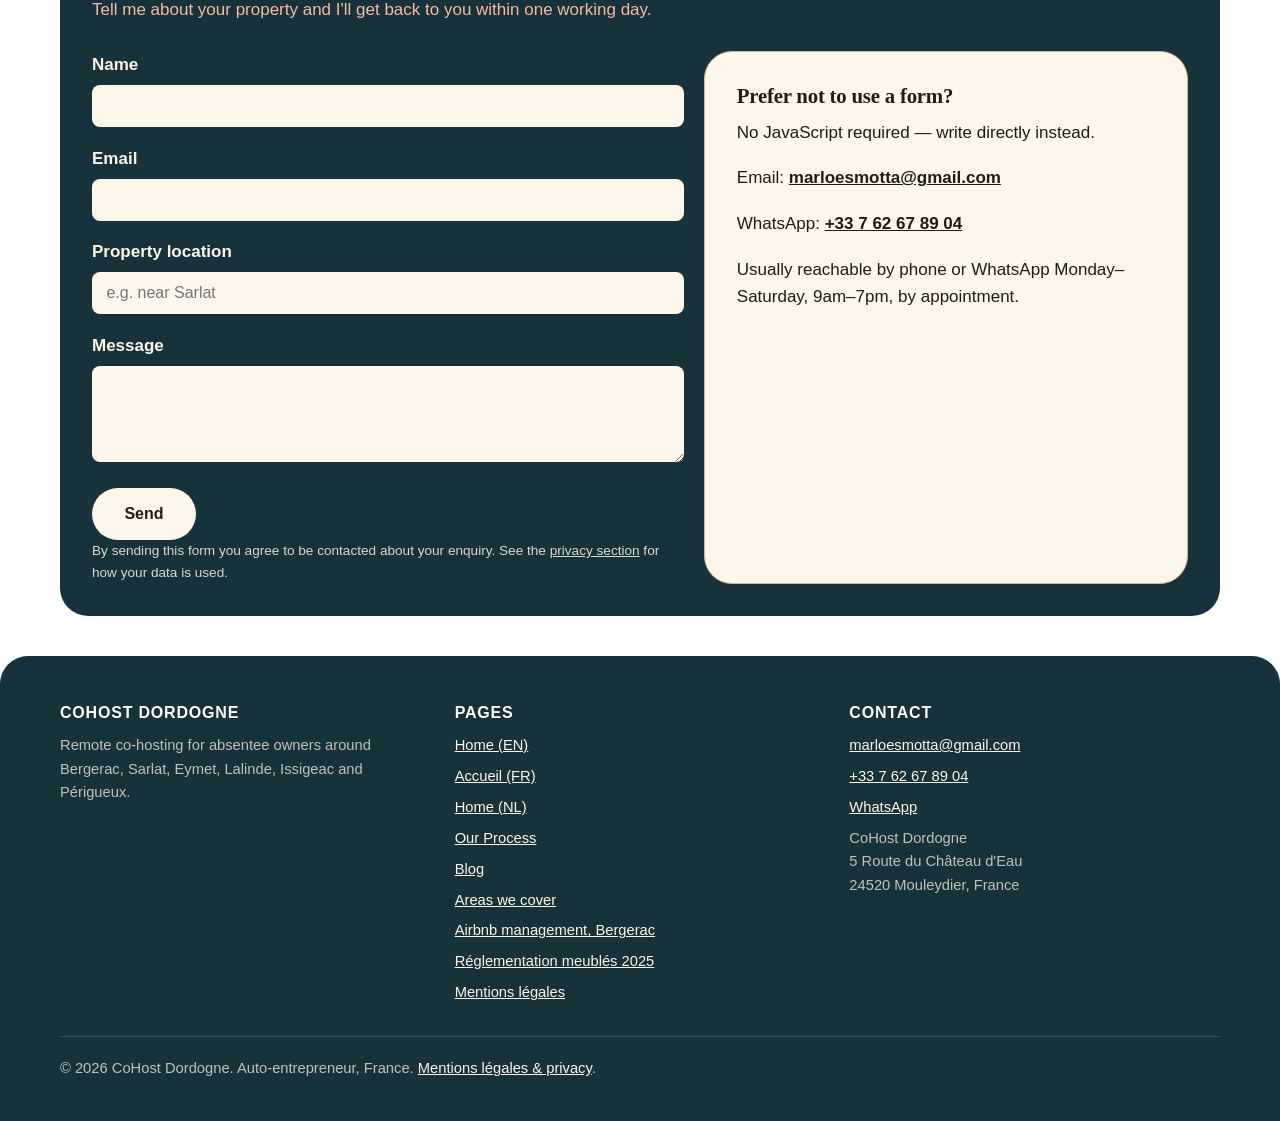
==== commit b8073f0a: "Wire the new hero photo into pages and update meta tags Points every og:image/twitter:image tag, the" ====
--- a/index.html
+++ b/index.html
@@ -19,12 +19,12 @@
 <meta property="og:locale" content="en_GB">
 <meta property="og:locale:alternate" content="fr_FR">
 <meta property="og:locale:alternate" content="nl_NL">
-<meta property="og:image" content="https://cohostdordogne.com/assets/images/placeholder-hero.svg">
+<meta property="og:image" content="https://cohostdordogne.com/assets/images/hero-property.jpg">
 
 <meta name="twitter:card" content="summary_large_image">
 <meta name="twitter:title" content="CoHost Dordogne – Co-Hosting for Absentee Owners">
 <meta name="twitter:description" content="Local, trilingual co-host management for Dordogne holiday homes. Fast guest replies, transparent pricing, no contract.">
-<meta name="twitter:image" content="https://cohostdordogne.com/assets/images/placeholder-hero.svg">
+<meta name="twitter:image" content="https://cohostdordogne.com/assets/images/hero-property.jpg">
 
 <link rel="icon" href="/favicon.svg" type="image/svg+xml">
 <link rel="stylesheet" href="/css/style.css">
@@ -218,7 +218,7 @@
           </div>
         </div>
         <figure class="figure-placeholder hero-figure">
-          <img src="/assets/images/placeholder-hero.svg" alt="[PLACEHOLDER PHOTO] Stone-built Périgord property with pool, to be replaced with a real photo of a managed home" loading="lazy" width="800" height="600">
+          <img src="/assets/images/hero-property.jpg" alt="Traditional Périgord stone house with an open wooden front door and matching shutters" loading="lazy" width="900" height="1350">
         </figure>
       </div>
     </div>
